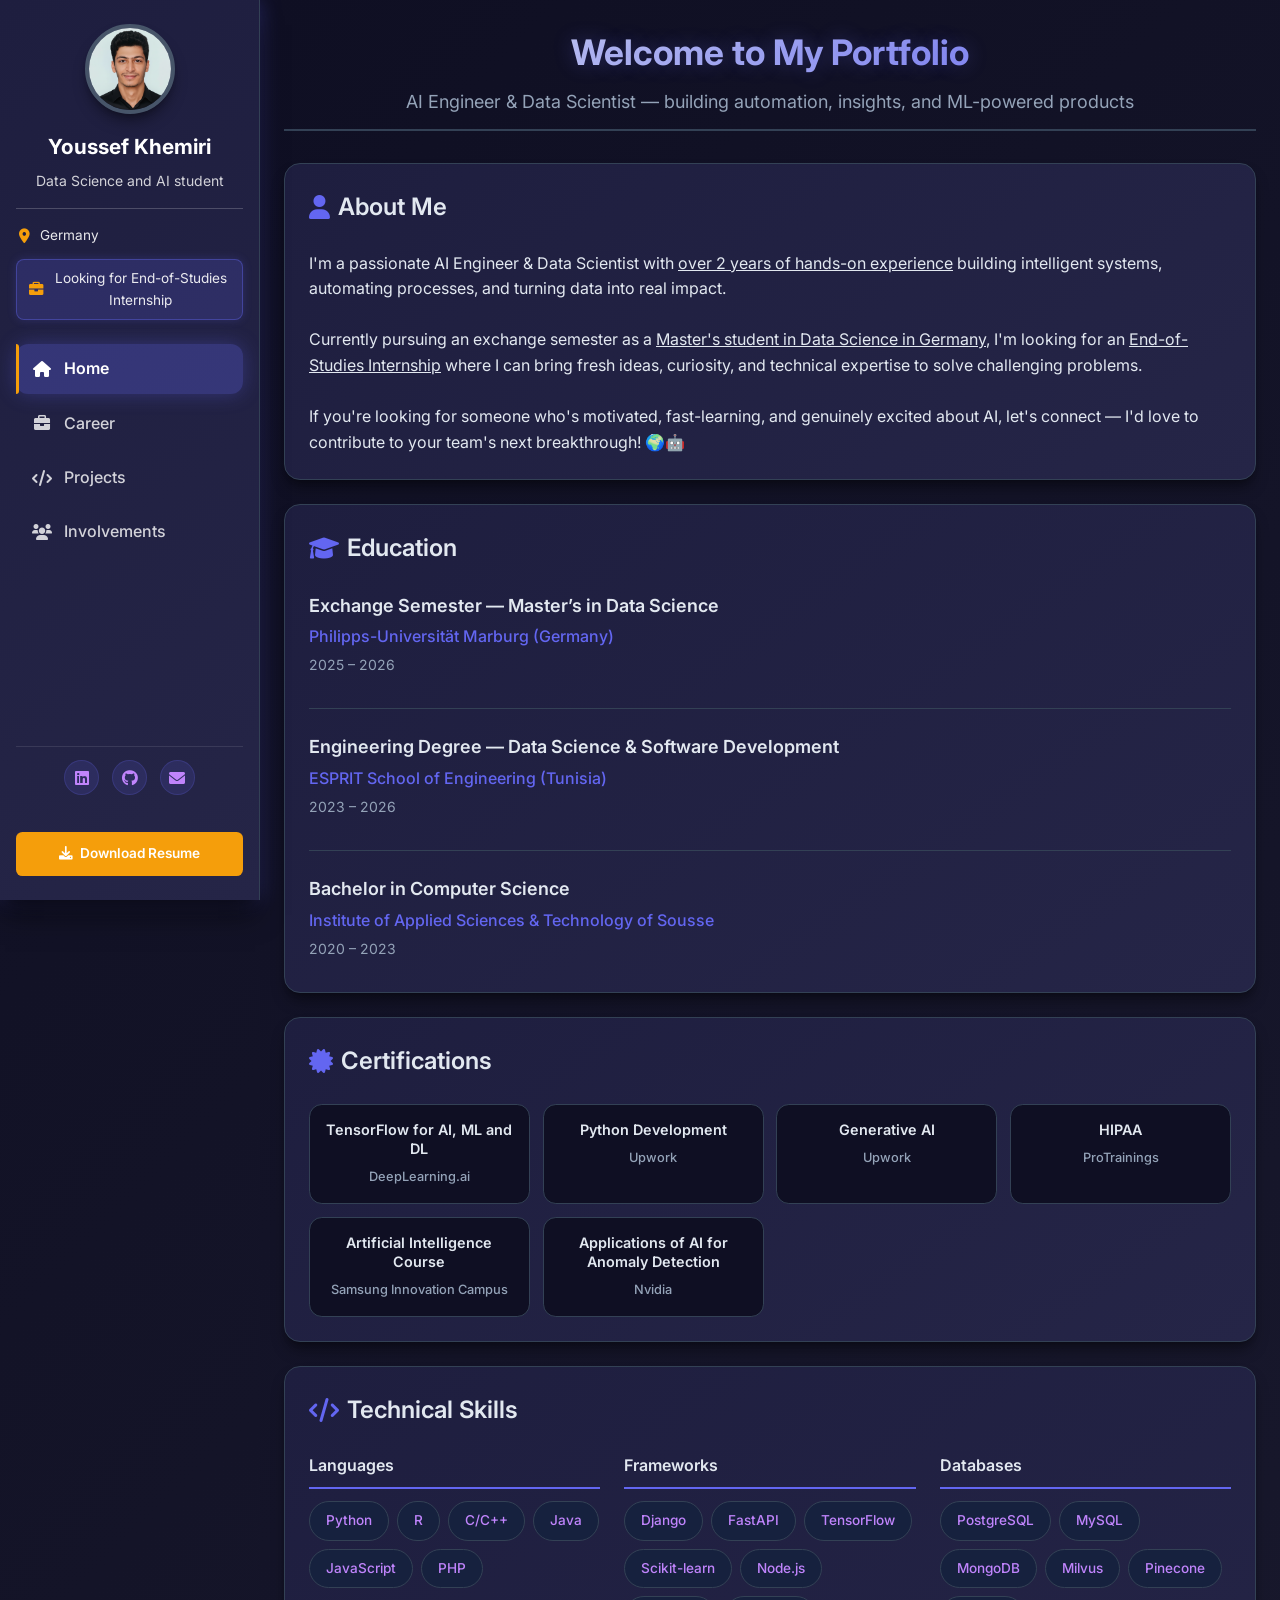
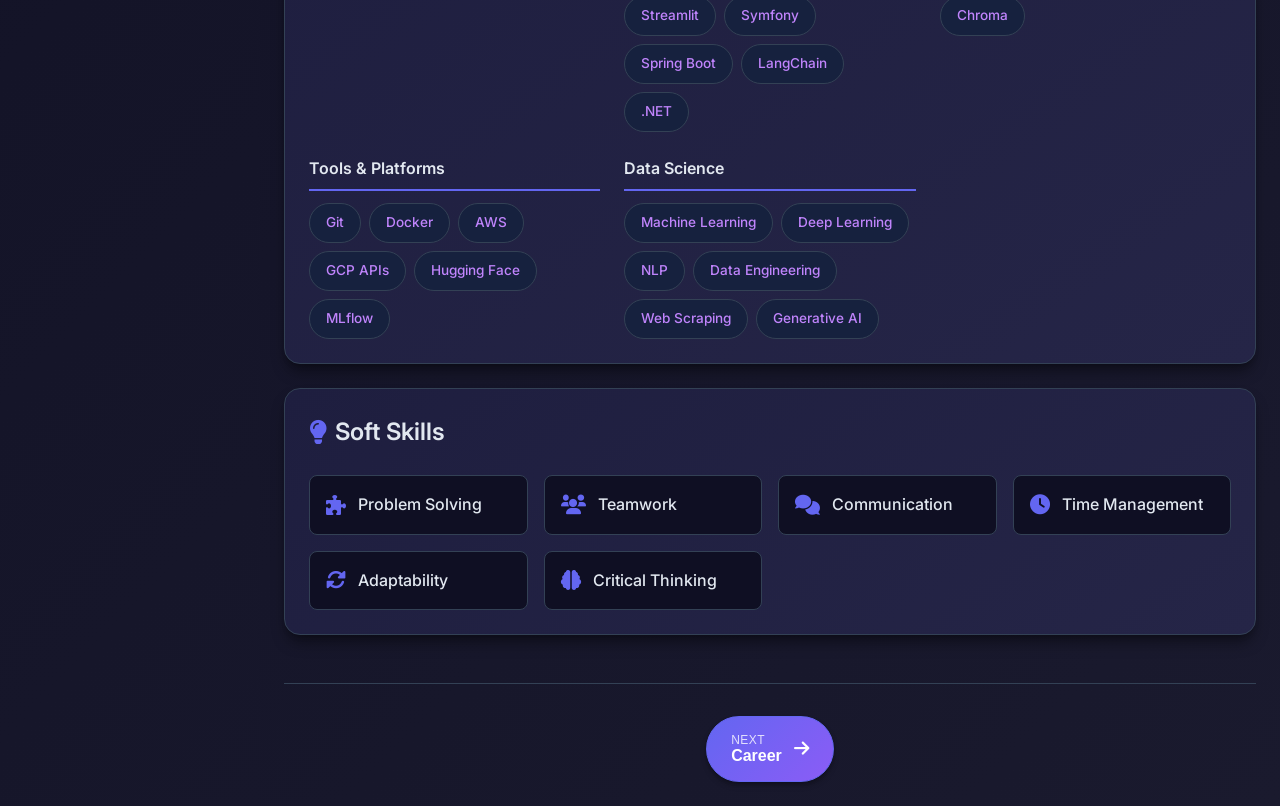
==== index.html @ d5d9f9f3 "expanding work description" ====
<!DOCTYPE html>
<html lang="en">
<head>
    <meta charset="UTF-8" />
    <meta name="viewport" content="width=device-width, initial-scale=1.0"/>
    <title>Youssef Khemiri • Portfolio</title>
    <link rel="stylesheet" href="static/css/style.css"/>
    <link href="https://cdnjs.cloudflare.com/ajax/libs/font-awesome/6.0.0/css/all.min.css" rel="stylesheet"/>
    <link href="https://fonts.googleapis.com/css2?family=Inter:wght@300;400;500;600;700&display=swap" rel="stylesheet"/>
</head>
<body>
    <!-- Fixed Sidebar -->
    <aside class="sidebar">
        <div class="profile-section">
            <div class="profile-image">
                <img src="static/assets/images/profile.jpg" alt="Youssef Khemiri Profile Picture"/>
            </div>
            <h1 class="name">Youssef Khemiri</h1>
            <div class="roles">
                <span class="role">Data Science and AI student</span>
                <!-- <span class="role">Data Science Student</span> -->
                <!-- <span class="role">Python Developer</span> -->
            </div>
            <div class="location-info">
                <div class="location">
                    <i class="fas fa-map-marker-alt"></i>
                    <span>Germany</span>
                </div>
                <div class="availability">
                    <i class="fas fa-briefcase"></i>
                    <span>Looking for End-of-Studies Internship</span>
                </div>
            </div>
        </div>

        <nav class="navigation">
            <ul>
                <li><a href="#" class="nav-link active" data-page="home"><i class="fas fa-home"></i> Home</a></li>
                <li><a href="#" class="nav-link" data-page="career"><i class="fas fa-briefcase"></i> Career</a></li>
                <li><a href="#" class="nav-link" data-page="projects"><i class="fas fa-code"></i> Projects</a></li>
                <li><a href="#" class="nav-link" data-page="involvements"><i class="fas fa-users"></i> Involvements</a></li>
                <!-- <li><a href="#" class="nav-link" data-page="chatbot"><i class="fas fa-robot"></i> Chatbot</a></li> -->
            </ul>
        </nav>

        <div class="social-links">
            <a href="https://linkedin.com/in/youssef-khemiri" target="_blank" aria-label="LinkedIn"><i class="fab fa-linkedin"></i></a>
            <a href="https://github.com/youssefkhemiri" target="_blank" aria-label="GitHub"><i class="fab fa-github"></i></a>
            <!-- Remove Twitter if unused -->
            <!-- <a href="https://twitter.com/youssef_khemiri" target="_blank"><i class="fab fa-twitter"></i></a> -->
            <a href="mailto:khemiri.youssef@esprit.tn"><i class="fas fa-envelope"></i></a>
        </div>

        <!-- Download CV Button - Commented Out -->
        
        <a href="static/assets/Youssef_Khemiri_CV_ENG (1).pdf" class="resume-btn" download>
            <i class="fas fa-download"></i>
            Download Resume
        </a>
       
    </aside>

    <!-- Main Content Area -->
    <main class="main-content">
        <!-- Home Page -->
        <section id="home" class="page active">
            <div class="page-header">
                <h2>Welcome to My Portfolio</h2>
                <p class="subtitle">AI Engineer & Data Scientist — building automation, insights, and ML-powered products</p>
            </div>

            <!-- Internship Availability Banner -->
            <!-- <div class="internship-banner">
                <div class="banner-content">
                    <div class="banner-icon">
                        <i class="fas fa-graduation-cap"></i>
                    </div>
                    <div class="banner-text">
                        <h3>Available for End-of-Studies Internship</h3>
                        <p>Seeking opportunities in AI, Data Science, or Machine Learning • Ready to contribute to innovative projects</p>
                    </div>
                    <div class="banner-action">
                        <a href="mailto:khemiri.youssef@esprit.tn" class="contact-btn">
                            <i class="fas fa-envelope"></i>
                            Get in Touch
                        </a>
                    </div>
                </div>
            </div> -->

            <div class="content-grid">
                <div class="about-section">
                    <h3><i class="fas fa-user"></i> About Me</h3>
                    <p>
                        I'm a passionate AI Engineer & Data Scientist with <u>over 2 years of hands-on experience</u> building intelligent systems, automating processes, and turning data into real impact.<br><br>

                        Currently pursuing an exchange semester as a <u>Master's student in Data Science in Germany</u>, I'm looking for an <u>End-of-Studies Internship</u> where I can bring fresh ideas, curiosity, and technical expertise to solve challenging problems.<br><br>
                        If you're looking for someone who's motivated, fast-learning, and genuinely excited about AI, let's connect — I'd love to contribute to your team's next breakthrough! 🌍🤖</p>


                        <!-- and process automation. Currently resident in Germany for an exchange semester in Data Science, Looking for End-of-Studies Internship.
                        if you're looking for a motivated intern, a problem solver, an innovative mind, and a quick learner, feel free to reach out! --> 
                        <!-- Problem solver, quick learner, and passionate about leveraging AI to solve real-world problems. -->
                        <!-- I’ve built LLM-enabled apps, ML models, and pipelines on AWS; taught Python;
                        and shipped projects for clients as a Top-Rated Upwork freelancer. I love turning messy, real-world data into
                        reliable systems that ship value. -->
                    </p>
                </div>

                <div class="education-section">
                    <h3><i class="fas fa-graduation-cap"></i> Education</h3>

                    <div class="education-item">
                        <h4>Exchange Semester — Master’s in Data Science</h4>
                        <p class="institution">Philipps-Universität Marburg (Germany)</p>
                        <p class="year">2025 – 2026</p>
                    </div>

                    <div class="education-item">
                        <h4>Engineering Degree — Data Science & Software Development</h4>
                        <p class="institution">ESPRIT School of Engineering (Tunisia)</p>
                        <p class="year">2023 – 2026</p>
                    </div>

                    <div class="education-item">
                        <h4>Bachelor in Computer Science</h4>
                        <p class="institution">Institute of Applied Sciences & Technology of Sousse</p>
                        <p class="year">2020 – 2023</p>
                    </div>
                </div>

                <div class="certifications-section">
                    <h3><i class="fas fa-certificate"></i> Certifications</h3>
                    <div class="certifications-grid">
                        <div class="cert-box">
                            <div class="cert-title">TensorFlow for AI, ML and DL</div>
                            <div class="cert-provider">DeepLearning.ai</div>
                        </div>
                        <div class="cert-box">
                            <div class="cert-title">Python Development</div>
                            <div class="cert-provider">Upwork</div>
                        </div>
                        <div class="cert-box">
                            <div class="cert-title">Generative AI</div>
                            <div class="cert-provider">Upwork</div>
                        </div>
                        <div class="cert-box">
                            <div class="cert-title">HIPAA</div>
                            <div class="cert-provider">ProTrainings</div>
                        </div>
                        <div class="cert-box">
                            <div class="cert-title">Artificial Intelligence Course</div>
                            <div class="cert-provider">Samsung Innovation Campus</div>
                        </div>
                        <div class="cert-box">
                            <div class="cert-title">Applications of AI for Anomaly Detection</div>
                            <div class="cert-provider">Nvidia</div>
                        </div>
                    </div>
                </div>

                <div class="skills-section">
                    <h3><i class="fas fa-code"></i> Technical Skills</h3>
                    <div class="skills-grid">
                        <div class="skill-category">
                            <h4>Languages</h4>
                            <div class="skill-tags">
                                <span class="skill-tag">Python</span>
                                <span class="skill-tag">R</span>
                                <span class="skill-tag">C/C++</span>
                                <span class="skill-tag">Java</span>
                                <span class="skill-tag">JavaScript</span>
                                <span class="skill-tag">PHP</span>
                            </div>
                        </div>

                        <div class="skill-category">
                            <h4>Frameworks</h4>
                            <div class="skill-tags">
                                <span class="skill-tag">Django</span>
                                <span class="skill-tag">FastAPI</span>
                                <span class="skill-tag">TensorFlow</span>
                                <span class="skill-tag">Scikit-learn</span>
                                <span class="skill-tag">Node.js</span>
                                <span class="skill-tag">Streamlit</span>
                                <span class="skill-tag">Symfony</span>
                                <span class="skill-tag">Spring Boot</span>
                                <span class="skill-tag">LangChain</span>
                                <span class="skill-tag">.NET</span>
                            </div>
                        </div>

                        <div class="skill-category">
                            <h4>Databases</h4>
                            <div class="skill-tags">
                                <span class="skill-tag">PostgreSQL</span>
                                <span class="skill-tag">MySQL</span>
                                <span class="skill-tag">MongoDB</span>
                                <span class="skill-tag">Milvus</span>
                                <span class="skill-tag">Pinecone</span>
                                <span class="skill-tag">Chroma</span>
                            </div>
                        </div>

                        <div class="skill-category">
                            <h4>Tools & Platforms</h4>
                            <div class="skill-tags">
                                <span class="skill-tag">Git</span>
                                <span class="skill-tag">Docker</span>
                                <span class="skill-tag">AWS</span>
                                <span class="skill-tag">GCP APIs</span>
                                <span class="skill-tag">Hugging Face</span>
                                <span class="skill-tag">MLflow</span>
                            </div>
                        </div>

                        <div class="skill-category">
                            <h4>Data Science</h4>
                            <div class="skill-tags">
                                <span class="skill-tag">Machine Learning</span>
                                <span class="skill-tag">Deep Learning</span>
                                <span class="skill-tag">NLP</span>
                                <span class="skill-tag">Data Engineering</span>
                                <span class="skill-tag">Web Scraping</span>
                                <span class="skill-tag">Generative AI</span>
                            </div>
                        </div>
                    </div>
                </div>

                <div class="soft-skills-section">
                    <h3><i class="fas fa-lightbulb"></i> Soft Skills</h3>
                    <div class="soft-skills-grid">
                        <div class="soft-skill"><i class="fas fa-puzzle-piece"></i><span>Problem Solving</span></div>
                        <div class="soft-skill"><i class="fas fa-users"></i><span>Teamwork</span></div>
                        <div class="soft-skill"><i class="fas fa-comments"></i><span>Communication</span></div>
                        <div class="soft-skill"><i class="fas fa-clock"></i><span>Time Management</span></div>
                        <div class="soft-skill"><i class="fas fa-sync-alt"></i><span>Adaptability</span></div>
                        <div class="soft-skill"><i class="fas fa-brain"></i><span>Critical Thinking</span></div>
                    </div>
                </div>
            </div>

            <!-- Page Navigation -->
            <div class="page-navigation">
                <button class="nav-arrow-btn next-btn" data-target="career">
                    <div class="nav-text">
                        <span class="nav-label">Next</span>
                        <span class="nav-title">Career</span>
                    </div>
                    <i class="fas fa-arrow-right arrow-icon"></i>
                </button>
            </div>
        </section>

        <!-- Career Page -->
        <section id="career" class="page">
            <div class="page-header">
                <h2>My Career Journey</h2>
                <p class="subtitle">Professional experience and growth</p>
            </div>

            <div class="timeline">
                <div class="timeline-item" id="ai-engineer-role">
                    <div class="timeline-date-container">
                        <div class="timeline-date">Mar 2023 – Present</div>
                        <span class="duration-badge ongoing" id="ai-engineer-duration">2 years and ongoing</span>
                    </div>
                    <div class="timeline-content">
                        <h3>AI Engineer</h3>
                        <h4>42Robots AI (USA — Remote)</h4>
                        <ul>
                            <li>Built and optimized AI agents, leveraging LLMs and vector databases for information extraction.</li>
                            <li>Automated the extraction and manipulation of large-scale data using web scraping and LLM integration.</li>
                            <li>Built AI-powered automation systems to improve decision-making and operational efficiency.</li>
                            <li>Built and monitored APIs on AWS EC2 with data storage on AWS RDS.</li>
                            <li>Collaborated with cross-functional teams to meet client needs and deliver robust solutions.</li>
                            <li>Provided on-call support for production systems and conducted GitHub PR reviews.</li>
                        </ul>
                    </div>
                </div>

                <div class="timeline-item">
                    <div class="timeline-date-container">
                        <div class="timeline-date">Jul 2025 – Aug 2025</div>
                        <span class="duration-badge">2 months</span>
                    </div>
                    <div class="timeline-content">
                        <h3>Machine Learning Intern</h3>
                        <h4>ESPRIT</h4>
                        <ul>
                            <li>Built a real-estate price prediction system using ML, LLMs, and MLOps best practices.</li>
                            <li>Scraped Tunisian real-estate sites and enriched data via LLM description analysis.</li>
                        </ul>
                    </div>
                </div>

                <div class="timeline-item">
                    <div class="timeline-date-container">
                        <div class="timeline-date">Project-Based</div>
                        <span class="duration-badge project-based">800+ hours</span>
                    </div>
                    <div class="timeline-content">
                        <h3>Top-Rated Freelancer</h3>
                        <h4>Upwork</h4>
                        <ul>
                            <li>Delivered 14+ projects (800+ hours) in Python, ML, and AI with 100% job success.</li>
                        </ul>
                        <div class="timeline-links">
                            <a href="https://www.upwork.com/freelancers/~018f97406bf59f38e7" class="timeline-btn" target="_blank">
                                <i class="fas fa-external-link-alt"></i>
                                View Upwork Profile
                            </a>
                        </div>
                    </div>
                </div>

                <div class="timeline-item">
                    <div class="timeline-date-container">
                        <div class="timeline-date">Jun 2024 – Jul 2024</div>
                        <span class="duration-badge">2 months</span>
                    </div>
                    <div class="timeline-content">
                        <h3>AI Engineering Intern</h3>
                        <h4>Arrow International</h4>
                        <ul>
                            <li>Designed and developed a Smart YouTube Agent using OpenAI GPT models to provide real-time summaries, extract key points, and answer questions about YouTube video content.</li>
                            <li>Utilized NLP techniques to analyze user questions, enabling accurate and context-aware answers.</li>
                        </ul>
                    </div>
                </div>

                <div class="timeline-item">
                    <div class="timeline-date-container">
                        <div class="timeline-date">May 2023 – Jun 2023</div>
                        <span class="duration-badge">2 months</span>
                    </div>
                    <div class="timeline-content">
                        <h3>Python Instructor</h3>
                        <h4>GoMyCode Tunisia</h4>
                        <ul>
                            <li>Taught Python via workshops; received excellent student feedback.</li>
                        </ul>
                    </div>
                </div>

                <div class="timeline-item">
                    <div class="timeline-date-container">
                        <div class="timeline-date">Feb 2023 – Jul 2023</div>
                        <span class="duration-badge">6 months</span>
                    </div>
                    <div class="timeline-content">
                        <h3>Data Science Intern</h3>
                        <h4>For Right Solutions (FRS)</h4>
                        <ul>
                            <li>Developed a platform using Python, Streamlit, and TensorFlow to streamline the process of building image classification models, providing an end-to-end solution.</li>
                            <li>The platform enables users to seamlessly upload their data, perform pre-processing with various available options, build a custom neural network or utilize transfer learning, comprehensively test the model through an array of graphs and detailed performance metrics, and download the model.</li>
                            <li>The DL platform significantly improves work efficiency and decreases the working time for data scientists.</li>
                        </ul>
                    </div>
                </div>

                <div class="timeline-item">
                    <div class="timeline-date-container">
                        <div class="timeline-date">Jun 2022</div>
                        <span class="duration-badge">1 month</span>
                    </div>
                    <div class="timeline-content">
                        <h3>Backend Development Intern</h3>
                        <h4>Booster BC</h4>
                        <ul>
                            <li>Developed REST APIs with Node.js/Express & MongoDB; implemented JWT auth.</li>
                        </ul>
                    </div>
                </div>
            </div>

            <!-- Page Navigation -->
            <div class="page-navigation">
                <button class="nav-arrow-btn prev-btn" data-target="home">
                    <i class="fas fa-arrow-left arrow-icon"></i>
                    <div class="nav-text">
                        <span class="nav-label">Previous</span>
                        <span class="nav-title">Home</span>
                    </div>
                </button>
                <button class="nav-arrow-btn next-btn" data-target="projects">
                    <div class="nav-text">
                        <span class="nav-label">Next</span>
                        <span class="nav-title">Projects</span>
                    </div>
                    <i class="fas fa-arrow-right arrow-icon"></i>
                </button>
            </div>
        </section>

        <!-- Projects Page -->
        <section id="projects" class="page">
            <div class="page-header">
                <h2>My Projects</h2>
                <p class="subtitle">These are my personal/academic projects aside from my professional work.</p>
            </div>

            <div class="projects-grid">
                <div class="project-card" data-project="emailagent">
                    <div class="project-image">
                        <img src="static/assets/images/filler_img.jpg" alt="AI Email Multi-Agent System" loading="lazy">
                        <div class="project-overlay">
                            <button class="view-details-btn">
                                <i class="fas fa-eye"></i>
                                View Details
                            </button>
                        </div>
                    </div>
                    <div class="project-content">
                        <div class="project-header">
                            <h3>AI Email Multi-Agent System</h3>
                            <div class="project-status">
                                <span class="status-badge completed">Completed</span>
                            </div>
                        </div>
                        <p class="project-summary">Intelligent multi-agent system that communicates via email, integrating Google Workspace APIs to handle tasks like web research, document processing, calendar management, and spreadsheet operations - all through natural email conversations.</p>
                        <div class="project-details">
                            <div class="project-stats">
                                <div class="stat">
                                    <i class="fas fa-calendar"></i>
                                    <span>2024</span>
                                </div>
                                <div class="stat">
                                    <i class="fas fa-user"></i>
                                    <span>Solo Project</span>
                                </div>
                                <div class="stat">
                                    <i class="fas fa-clock"></i>
                                    <span>6 weeks</span>
                                </div>
                            </div>
                        </div>
                        <div class="project-tech">
                            <span class="tech-tag">Python</span>
                            <span class="tech-tag">LLMs</span>
                            <span class="tech-tag">Multi-Agent Systems</span>
                            <span class="tech-tag">Google Cloud Platform</span>
                            <span class="tech-tag">RAG</span>
                            <span class="tech-tag">Gmail API</span>
                            <span class="tech-tag">Google Docs API</span>
                            <span class="tech-tag">Google Calendar API</span>
                        </div>
                        <div class="project-links">
                            <button class="btn-primary view-details-btn" data-project="emailagent">
                                <i class="fas fa-info-circle"></i> View Details
                            </button>
                        </div>
                    </div>
                </div>

                <div class="project-card" data-project="pulmonary">
                    <div class="project-image">
                        <img src="static/assets/images/filler_img.jpg" alt="Pulmonary Nodule Detection" loading="lazy">
                        <div class="project-overlay">
                            <button class="view-details-btn">
                                <i class="fas fa-eye"></i>
                                View Details
                            </button>
                        </div>
                    </div>
                    <div class="project-content">
                        <div class="project-header">
                            <h3>Automatic Detection of Pulmonary Nodules</h3>
                            <div class="project-status">
                                <span class="status-badge completed">Completed</span>
                                <!-- <span class="award-badge">🏆 Best Project</span> -->
                            </div>
                        </div>
                        <p class="project-summary">Applied Deep Learning for detection, classification, and analysis of pulmonary nodules in medical imaging. Awarded Best Project among Data Science classes.</p>
                        <div class="project-details">
                            <div class="project-stats">
                                <div class="stat">
                                    <i class="fas fa-calendar"></i>
                                    <span>2024</span>
                                </div>
                                <div class="stat">
                                    <i class="fas fa-users"></i>
                                    <span>Team of 6</span>
                                </div>
                                <div class="stat">
                                    <i class="fas fa-clock"></i>
                                    <span>4 months</span>
                                </div>
                            </div>
                        </div>
                        <div class="project-tech">
                            <span class="tech-tag">Python</span>
                            <span class="tech-tag">TensorFlow</span>
                            <span class="tech-tag">CNN</span>
                            <span class="tech-tag">Medical Imaging</span>
                            <span class="tech-tag">OpenCV</span>
                        </div>
                        <div class="project-links">
                            <button class="btn-primary view-details-btn" data-project="pulmonary">
                                <i class="fas fa-info-circle"></i> View Details
                            </button>
                                                        <a href="https://github.com/youssefkhemiri/PulmoScan4DS6" class="btn-secondary" target="_blank">
                                <i class="fab fa-github"></i> GitHub
                            </a>
                            <!-- <a href="#" class="btn-secondary" target="_blank"><i class="fab fa-github"></i> GitHub</a> -->
                        </div>
                    </div>
                </div>

                <div class="project-card" data-project="mars">
                    <div class="project-image">
                        <img src="static/assets/images/filler_img.jpg" alt="Mars Crater Segmentation" loading="lazy">
                        <div class="project-overlay">
                            <button class="view-details-btn">
                                <i class="fas fa-eye"></i>
                                View Details
                            </button>
                        </div>
                    </div>
                    <div class="project-content">
                        <div class="project-header">
                            <h3>Mars Crater Detection with U-Net</h3>
                            <div class="project-status">
                                <span class="status-badge completed">Completed</span>
                            </div>
                        </div>
                        <p class="project-summary">Reproduced research paper with improved data pipelines and trained U-Net architecture on large 7680×7680 satellite images for crater detection.</p>
                        <div class="project-details">
                            <div class="project-stats">
                                <div class="stat">
                                    <i class="fas fa-calendar"></i>
                                    <span>2022</span>
                                </div>
                                <div class="stat">
                                    <i class="fas fa-user"></i>
                                    <span>Team of 2</span>
                                </div>
                                <div class="stat">
                                    <i class="fas fa-clock"></i>
                                    <span>3 months</span>
                                </div>
                            </div>
                        </div>
                        <div class="project-tech">
                            <span class="tech-tag">Python</span>
                            <span class="tech-tag">U-Net</span>
                            <span class="tech-tag">Computer Vision</span>
                            <span class="tech-tag">PyTorch</span>
                            <span class="tech-tag">Satellite Imagery</span>
                        </div>
                        <div class="project-links">
                            <button class="btn-primary view-details-btn" data-project="mars">
                                <i class="fas fa-info-circle"></i> View Details
                            </button>
                            <a href="https://github.com/youssefkhemiri/Crater-Segmentation" class="btn-secondary" target="_blank">
                                <i class="fab fa-github"></i> GitHub
                            </a>
                        </div>
                    </div>
                </div>

                <div class="project-card" data-project="forecast">
                    <div class="project-image">
                        <img src="static/assets/images/filler_img.jpg" alt="Cab Booking Demand Forecasting" loading="lazy">
                        <div class="project-overlay">
                            <button class="view-details-btn">
                                <i class="fas fa-eye"></i>
                                View Details
                            </button>
                        </div>
                    </div>
                    <div class="project-content">
                        <div class="project-header">
                            <h3>Cab Booking Demand Forecasting</h3>
                            <div class="project-status">
                                <span class="status-badge completed">Completed</span>
                            </div>
                        </div>
                        <p class="project-summary">Built ML forecasting model achieving ~0.1 RMSE through feature engineering, correlation analysis, and GridSearchCV hyperparameter tuning.</p>
                        <div class="project-details">
                            <div class="project-stats">
                                <div class="stat">
                                    <i class="fas fa-calendar"></i>
                                    <span>2023</span>
                                </div>
                                <div class="stat">
                                    <i class="fas fa-users"></i>
                                    <span>Solo project</span>
                                </div>
                                <div class="stat">
                                    <i class="fas fa-clock"></i>
                                    <span>6 weeks</span>
                                </div>
                            </div>
                        </div>
                        <div class="project-tech">
                            <span class="tech-tag">Python</span>
                            <span class="tech-tag">Scikit-learn</span>
                            <span class="tech-tag">Forecasting</span>
                            <span class="tech-tag">Pandas</span>
                            <span class="tech-tag">Matplotlib</span>
                        </div>
                        <div class="project-links">
                            <button class="btn-primary view-details-btn" data-project="forecast">
                                <i class="fas fa-info-circle"></i> View Details
                            </button>
                            <!-- <a href="#" class="btn-secondary" target="_blank"><i class="fab fa-github"></i> GitHub</a> -->
                        </div>
                    </div>
                </div>

                <div class="project-card" data-project="realestate">
                    <div class="project-image">
                        <img src="static/assets/images/filler_img.jpg" alt="Real Estate Price Prediction" loading="lazy">
                        <div class="project-overlay">
                            <button class="view-details-btn">
                                <i class="fas fa-eye"></i>
                                View Details
                            </button>
                        </div>
                    </div>
                    <div class="project-content">
                        <div class="project-header">
                            <h3>Real-Estate Price Prediction (Tunisia)</h3>
                            <div class="project-status">
                                <span class="status-badge completed">Completed</span>
                            </div>
                        </div>
                        <p class="project-summary">End-to-end pipeline with multi-site scraping, LLM-aided description analysis, and MLOps-ready model for accurate property pricing in Tunisian market.</p>
                        <div class="project-details">
                            <div class="project-stats">
                                <div class="stat">
                                    <i class="fas fa-calendar"></i>
                                    <span>2025</span>
                                </div>
                                <div class="stat">
                                    <i class="fas fa-user"></i>
                                    <span>Solo Project</span>
                                </div>
                                <div class="stat">
                                    <i class="fas fa-clock"></i>
                                    <span>8 weeks</span>
                                </div>
                            </div>
                        </div>
                        <div class="project-tech">
                            <span class="tech-tag">Python</span>
                            <span class="tech-tag">LLMs</span>
                            <span class="tech-tag">MLOps</span>
                            <span class="tech-tag">AWS</span>
                            <span class="tech-tag">BeautifulSoup</span>
                            <span class="tech-tag">FastAPI</span>
                        </div>
                        <div class="project-links">
                            <button class="btn-primary view-details-btn" data-project="realestate">
                                <i class="fas fa-info-circle"></i> View Details
                            </button>
                            <a href="https://github.com/youssefkhemiri/House_price_prediction" class="btn-secondary" target="_blank">
                                <i class="fab fa-github"></i> GitHub
                            </a>
                        </div>
                    </div>
                </div>

                <div class="project-card" data-project="studentmonitoring">
                    <div class="project-image">
                        <img src="static/assets/images/filler_img.jpg" alt="Student Monitoring Platform" loading="lazy">
                        <div class="project-overlay">
                            <button class="view-details-btn">
                                <i class="fas fa-eye"></i>
                                View Details
                            </button>
                        </div>
                    </div>
                    <div class="project-content">
                        <div class="project-header">
                            <h3>Student Monitoring Platform</h3>
                            <div class="project-status">
                                <span class="status-badge completed">Completed</span>
                                <!-- <span class="award-badge">📱 Samsung Certified</span> -->
                            </div>
                        </div>
                        <p class="project-summary">AI-powered platform to help teachers monitor student engagement during online learning through computer vision and LLM-based analytics. Built as part of Samsung Innovation Campus certification.</p>
                        <div class="project-details">
                            <div class="project-stats">
                                <div class="stat">
                                    <i class="fas fa-calendar"></i>
                                    <span>2025</span>
                                </div>
                                <div class="stat">
                                    <i class="fas fa-users"></i>
                                    <span>Team of 3</span>
                                </div>
                                <div class="stat">
                                    <i class="fas fa-clock"></i>
                                    <span>2 weeks</span>
                                </div>
                            </div>
                        </div>
                        <div class="project-tech">
                            <span class="tech-tag">Python</span>
                            <span class="tech-tag">CNN</span>
                            <span class="tech-tag">Transfer Learning</span>
                            <span class="tech-tag">LLMs</span>
                            <span class="tech-tag">Computer Vision</span>
                            <span class="tech-tag">Data Augmentation</span>
                        </div>
                        <div class="project-links">
                            <button class="btn-primary view-details-btn" data-project="studentmonitoring">
                                <i class="fas fa-info-circle"></i> View Details
                            </button>
                            <a href="https://github.com/youssefkhemiri/Enigma_Student_Monitoring" class="btn-secondary" target="_blank">
                                <i class="fab fa-github"></i> GitHub
                            </a>
                        </div>
                    </div>
                </div>

                <div class="project-card" data-project="clinicaldoc">
                    <div class="project-image">
                        <img src="static/assets/images/filler_img.jpg" alt="Clinical Document Classification" loading="lazy">
                        <div class="project-overlay">
                            <button class="view-details-btn">
                                <i class="fas fa-eye"></i>
                                View Details
                            </button>
                        </div>
                    </div>
                    <div class="project-content">
                        <div class="project-header">
                            <h3>LLM-Based Clinical Document Classification</h3>
                            <div class="project-status">
                                <span class="status-badge archived">POC - Archived</span>
                            </div>
                        </div>
                        <p class="project-summary">Proof of Concept for automated document relevance classification in Clinical Evaluation Reports (CER) using LLMs and rule-based systems for regulatory compliance.</p>
                        <div class="project-details">
                            <div class="project-stats">
                                <div class="stat">
                                    <i class="fas fa-calendar"></i>
                                    <span>2025</span>
                                </div>
                                <div class="stat">
                                    <i class="fas fa-user"></i>
                                    <span>Solo Project</span>
                                </div>
                                <div class="stat">
                                    <i class="fas fa-flask"></i>
                                    <span>POC</span>
                                </div>
                            </div>
                        </div>
                        <div class="project-tech">
                            <span class="tech-tag">LLMs</span>
                            <span class="tech-tag">NLP</span>
                            <span class="tech-tag">Document Processing</span>
                            <span class="tech-tag">Web Scraping</span>
                            <span class="tech-tag">Regulatory AI</span>
                            <span class="tech-tag">Python</span>
                        </div>
                        <div class="project-links">
                            <button class="btn-primary view-details-btn" data-project="clinicaldoc">
                                <i class="fas fa-info-circle"></i> View Details
                            </button>
                        </div>
                    </div>
                </div>

                <div class="project-card" data-project="chesscv">
                    <div class="project-image">
                        <img src="static/assets/images/filler_img.jpg" alt="Chess Computer Vision" loading="lazy">
                        <div class="project-overlay">
                            <button class="view-details-btn">
                                <i class="fas fa-eye"></i>
                                View Details
                            </button>
                        </div>
                    </div>
                    <div class="project-content">
                        <div class="project-header">
                            <h3>Chessboard Piece Localization & Recognition</h3>
                            <div class="project-status">
                                <span class="status-badge completed">Completed</span>
                            </div>
                        </div>
                        <p class="project-summary">Extended open-source computer vision project to build robust chess piece detection and classification system using deep learning and advanced image processing techniques.</p>
                        <div class="project-details">
                            <div class="project-stats">
                                <div class="stat">
                                    <i class="fas fa-calendar"></i>
                                    <span>2024</span>
                                </div>
                                <div class="stat">
                                    <i class="fas fa-user"></i>
                                    <span>Solo Project</span>
                                </div>
                                <div class="stat">
                                    <i class="fas fa-clock"></i>
                                    <span>3 weeks</span>
                                </div>
                            </div>
                        </div>
                        <div class="project-tech">
                            <span class="tech-tag">Computer Vision</span>
                            <span class="tech-tag">TensorFlow</span>
                            <span class="tech-tag">Deep Learning</span>
                            <span class="tech-tag">Python</span>
                            <span class="tech-tag">OpenCV</span>
                            <span class="tech-tag">CNN</span>
                        </div>
                        <div class="project-links">
                            <button class="btn-primary view-details-btn" data-project="chesscv">
                                <i class="fas fa-info-circle"></i> View Details
                            </button>
                            <a href="https://github.com/youssefkhemiri/chess-cv-remake" class="btn-secondary" target="_blank">
                                <i class="fab fa-github"></i> GitHub
                            </a>
                        </div>
                    </div>
                </div>

                <div class="project-card" data-project="chatyoutube">
                    <div class="project-image">
                        <img src="static/assets/images/filler_img.jpg" alt="Chat with YouTube" loading="lazy">
                        <div class="project-overlay">
                            <button class="view-details-btn">
                                <i class="fas fa-eye"></i>
                                View Details
                            </button>
                        </div>
                    </div>
                    <div class="project-content">
                        <div class="project-header">
                            <h3>Chat with YouTube</h3>
                            <div class="project-status">
                                <span class="status-badge completed">Completed</span>
                            </div>
                        </div>
                        <p class="project-summary">Interactive AI system that enables conversational analysis of YouTube videos through transcript processing, intelligent summarization, and Q&A capabilities using advanced LLM techniques.</p>
                        <div class="project-details">
                            <div class="project-stats">
                                <div class="stat">
                                    <i class="fas fa-calendar"></i>
                                    <span>2024</span>
                                </div>
                                <div class="stat">
                                    <i class="fas fa-user"></i>
                                    <span>Solo Project</span>
                                </div>
                                <div class="stat">
                                    <i class="fas fa-clock"></i>
                                    <span>3 weeks</span>
                                </div>
                            </div>
                        </div>
                        <div class="project-tech">
                            <span class="tech-tag">LLMs</span>
                            <span class="tech-tag">YouTube API</span>
                            <span class="tech-tag">GCP</span>
                            <span class="tech-tag">NLP</span>
                            <span class="tech-tag">Vector Search</span>
                            <span class="tech-tag">Python</span>
                        </div>
                        <div class="project-links">
                            <button class="btn-primary view-details-btn" data-project="chatyoutube">
                                <i class="fas fa-info-circle"></i> View Details
                            </button>
                            <a href="https://github.com/youssefkhemiri/chat_with_youtube" class="btn-secondary" target="_blank">
                                <i class="fab fa-github"></i> GitHub
                            </a>
                        </div>
                    </div>
                </div>

                <div class="project-card" data-project="aimeetsupport">
                    <div class="project-image">
                        <img src="static/assets/images/filler_img.jpg" alt="AI Meet Support" loading="lazy">
                        <div class="project-overlay">
                            <button class="view-details-btn">
                                <i class="fas fa-eye"></i>
                                View Details
                            </button>
                        </div>
                    </div>
                    <div class="project-content">
                        <div class="project-header">
                            <h3>AI-Meet-Support</h3>
                            <div class="project-status">
                                <span class="status-badge completed">Completed</span>
                                <!-- <span class="award-badge">🚀 First-to-Market</span> -->
                            </div>
                        </div>
                        <p class="project-summary">Pioneer AI meeting assistant built before Google Meet's native feature launch, automatically generating meeting notes and action items from transcriptions with direct Slack integration.</p>
                        <div class="project-details">
                            <div class="project-stats">
                                <div class="stat">
                                    <i class="fas fa-calendar"></i>
                                    <span>2023</span>
                                </div>
                                <div class="stat">
                                    <i class="fas fa-user"></i>
                                    <span>Solo Project</span>
                                </div>
                                <div class="stat">
                                    <i class="fas fa-clock"></i>
                                    <span>4 weeks</span>
                                </div>
                            </div>
                        </div>
                        <div class="project-tech">
                            <span class="tech-tag">GPT-3.5</span>
                            <span class="tech-tag">NLP</span>
                            <span class="tech-tag">Slack API</span>
                            <span class="tech-tag">Meeting Transcription</span>
                            <span class="tech-tag">Automation</span>
                            <span class="tech-tag">Python</span>
                        </div>
                        <div class="project-links">
                            <button class="btn-primary view-details-btn" data-project="aimeetsupport">
                                <i class="fas fa-info-circle"></i> View Details
                            </button>
                        </div>
                    </div>
                </div>

                <div class="project-card" data-project="flappybird">
                    <div class="project-image">
                        <img src="static/assets/images/filler_img.jpg" alt="Flappy Bird Game" loading="lazy">
                        <div class="project-overlay">
                            <button class="view-details-btn">
                                <i class="fas fa-eye"></i>
                                View Details
                            </button>
                        </div>
                    </div>
                    <div class="project-content">
                        <div class="project-header">
                            <h3>Flappy Bird Game</h3>
                            <div class="project-status">
                                <span class="status-badge completed">Completed</span>
                            </div>
                        </div>
                        <p class="project-summary">Classic Flappy Bird game recreation built with Python and Tkinter, demonstrating fundamental game development skills, GUI programming, and object-oriented design principles.</p>
                        <div class="project-details">
                            <div class="project-stats">
                                <div class="stat">
                                    <i class="fas fa-calendar"></i>
                                    <span>2023</span>
                                </div>
                                <div class="stat">
                                    <i class="fas fa-user"></i>
                                    <span>Solo Project</span>
                                </div>
                                <div class="stat">
                                    <i class="fas fa-clock"></i>
                                    <span>1 week</span>
                                </div>
                            </div>
                        </div>
                        <div class="project-tech">
                            <span class="tech-tag">Python</span>
                            <span class="tech-tag">Tkinter</span>
                            <span class="tech-tag">Game Development</span>
                            <span class="tech-tag">GUI Programming</span>
                            <span class="tech-tag">OOP</span>
                        </div>
                        <div class="project-links">
                            <button class="btn-primary view-details-btn" data-project="flappybird">
                                <i class="fas fa-info-circle"></i> View Details
                            </button>
                            <a href="https://github.com/youssefkhemiri/Flappy_bird" class="btn-secondary" target="_blank">
                                <i class="fab fa-github"></i> GitHub
                            </a>
                        </div>
                    </div>
                </div>
<!-- 
                <div class="project-card" data-project="weather">
                    <div class="project-image">
                        <img src="static/assets/images/filler_img.jpg" alt="Weather Dashboard Application" loading="lazy">
                        <div class="project-overlay">
                            <button class="view-details-btn">
                                <i class="fas fa-eye"></i>
                                View Details
                            </button>
                        </div>
                    </div>
                    <div class="project-content">
                        <div class="project-header">
                            <h3>Weather Dashboard Application</h3>
                            <div class="project-status">
                                <span class="status-badge completed">Completed</span>
                            </div>
                        </div>
                        <p class="project-summary">Interactive weather dashboard with real-time data, forecasts, and beautiful visualizations. Features responsive design and location-based weather tracking.</p>
                        <div class="project-details">
                            <div class="project-stats">
                                <div class="stat">
                                    <i class="fas fa-calendar"></i>
                                    <span>2023</span>
                                </div>
                                <div class="stat">
                                    <i class="fas fa-user"></i>
                                    <span>Solo Project</span>
                                </div>
                                <div class="stat">
                                    <i class="fas fa-clock"></i>
                                    <span>3 weeks</span>
                                </div>
                            </div>
                        </div>
                        <div class="project-tech">
                            <span class="tech-tag">JavaScript</span>
                            <span class="tech-tag">React</span>
                            <span class="tech-tag">Weather API</span>
                            <span class="tech-tag">Chart.js</span>
                            <span class="tech-tag">CSS3</span>
                        </div>
                        <div class="project-links">
                            <button class="btn-primary view-details-btn" data-project="weather">
                                <i class="fas fa-info-circle"></i> View Details
                            </button>
                            <a href="https://weather-dashboard-demo.netlify.app" class="btn-secondary" target="_blank">
                                <i class="fas fa-external-link-alt"></i> Live Demo
                            </a>
                        </div>
                    </div>
                </div> -->

            </div>

            <!-- Page Navigation -->
            <div class="page-navigation">
                <button class="nav-arrow-btn prev-btn" data-target="career">
                    <i class="fas fa-arrow-left arrow-icon"></i>
                    <div class="nav-text">
                        <span class="nav-label">Previous</span>
                        <span class="nav-title">Career</span>
                    </div>
                </button>
                <button class="nav-arrow-btn next-btn" data-target="involvements">
                    <div class="nav-text">
                        <span class="nav-label">Next</span>
                        <span class="nav-title">Involvements</span>
                    </div>
                    <i class="fas fa-arrow-right arrow-icon"></i>
                </button>
            </div>
        </section>

        <!-- Project Detail Modal -->
        <div id="projectModal" class="project-modal">
            <div class="modal-content">
                <div class="modal-header">
                    <h2 id="modalTitle">Project Title</h2>
                    <button class="modal-close">&times;</button>
                </div>
                <div class="modal-body">
                    <div class="modal-image-gallery">
                        <div class="main-image">
                            <img id="modalMainImage" src="" alt="">
                        </div>
                        <div class="image-thumbnails" id="modalThumbnails">
                            <!-- Thumbnails will be inserted here -->
                        </div>
                    </div>
                    <div class="modal-details">
                        <div class="modal-info">
                            <div class="project-overview">
                                <h3>Overview</h3>
                                <p id="modalOverview"></p>
                            </div>
                            <div class="project-features">
                                <h3>Key Features</h3>
                                <ul id="modalFeatures"></ul>
                            </div>
                            <div class="project-challenges">
                                <h3>Challenges & Solutions</h3>
                                <p id="modalChallenges"></p>
                            </div>
                            <div class="project-results">
                                <h3>Results & Impact</h3>
                                <p id="modalResults"></p>
                            </div>
                        </div>
                        <div class="modal-meta">
                            <div class="project-stats-detailed">
                                <h3>Project Details</h3>
                                <div class="stats-grid">
                                    <div class="stat-item">
                                        <span class="stat-label">Duration</span>
                                        <span class="stat-value" id="modalDuration"></span>
                                    </div>
                                    <div class="stat-item">
                                        <span class="stat-label">Team Size</span>
                                        <span class="stat-value" id="modalTeam"></span>
                                    </div>
                                    <div class="stat-item">
                                        <span class="stat-label">Year</span>
                                        <span class="stat-value" id="modalYear"></span>
                                    </div>
                                    <div class="stat-item">
                                        <span class="stat-label">Status</span>
                                        <span class="stat-value" id="modalStatus"></span>
                                    </div>
                                </div>
                            </div>
                            <div class="project-tech-detailed">
                                <h3>Technologies Used</h3>
                                <div id="modalTech" class="tech-tags-detailed"></div>
                            </div>
                            <div class="project-links-detailed">
                                <h3>Links</h3>
                                <div id="modalLinks" class="links-container"></div>
                            </div>
                        </div>
                    </div>
                </div>
            </div>
        </div></section>

        <!-- Involvements Page -->
        <section id="involvements" class="page">
            <div class="page-header">
                <h2>Involvements & Achievements</h2>
                <p class="subtitle">Community, leadership, and competitions</p>
            </div>

            <div class="involvements-grid">
                <div class="involvement-section">
                    <h3><i class="fas fa-chalkboard-teacher"></i> Mentoring & Teaching</h3>
                    <div class="involvement-items">
                        <div class="involvement-item">
                            <h4>Technical Mentor</h4>
                            <span class="period">lablab.ai — Jul 2023 – Oct 2023</span>
                            <p>Mentored participants in Python & AI.</p>
                        </div>
                        <div class="involvement-item">
                            <h4>Python Instructor</h4>
                            <span class="period">GoMyCode — May 2023 – Jun 2023</span>
                            <p>Structured Python workshops; excellent feedback.</p>
                        </div>
                                                <div class="involvement-item">
                            <h4>Instructor</h4>
                            <span class="period">IEEE CS SBC</span>
                            <p>Instructed and guided students in AI and python programming.</p>
                        </div>
                    </div>
                </div>

                <div class="involvement-section">
                    <h3><i class="fas fa-trophy"></i> Awards & Competitions</h3>
                    <div class="involvement-items">
                        <div class="involvement-item">
                            <h4>Best Project — PulmoScan</h4>
                            <span class="period">Data Science Category</span>
                            <p>Awarded among DS classes for medical imaging project.</p>
                        </div>
                        <div class="involvement-item">
                            <h4>Second Prize — IEEE TSYP CS Challenge</h4>
                            <span class="period">Dec 2023</span>
                            <p>National competition in AI — scientific research reproducibility.</p>
                        </div>
                        <div class="involvement-item">
                            <h4>First Prize — Pristini School of AI (MLM)</h4>
                            <span class="period">Mar 2023</span>
                            <p>Built an innovative AI app within tight timelines.</p>
                        </div>
                        <div class="involvement-item">
                            <h4>IEEEXtreme 15.0, 16.0, 17.0</h4>
                            <span class="period">Participant</span>
                            <p>Solved multiple algorithmic challenges under time pressure.</p>
                        </div>
                    </div>
                </div>

                <div class="involvement-section">
                    <h3><i class="fas fa-users"></i> Leadership & Community</h3>
                    <div class="involvement-items">
                        <div class="involvement-item">
                            <h4>Chairman — IEEE ISSATso Computer Society SBC</h4>
                            <span class="period">Jan 2022 – Jan 2023</span>
                            <p>Led teams; developed leadership, delegation, and project management skills.</p>
                        </div>
                        <div class="involvement-item">
                            <h4>Member — ARSII</h4>
                            <span class="period">Jan 2022 – Dec 2023</span>
                            <p>Active in conferences and competitions.</p>
                        </div>
                        <div class="involvement-item">
                            <h4>Member — IEEE</h4>
                            <span class="period">2021 – Present</span>
                            <p>Program Manager, Media Manager, Ambassador, and Charity Work participant; delivered trainings in Python & ML.</p>
                        </div>
                    </div>
                </div>

                <div class="involvement-section">
                    <h3><i class="fas fa-table-tennis-paddle-ball"></i> Interests</h3>
                    <div class="involvement-items">
                        <div class="involvement-item">
                            <h4>Ping-Pong</h4>
                            <p>If you open my backpack: laptop for code, and ping-pong gear to keep reflexes just as sharp.</p>
                        </div>
                    </div>
                </div>
            </div>

            <!-- Photo Gallery Section -->
            <div class="gallery-section">
                <h2><i class="fas fa-images"></i> Photo Gallery</h2>
                <p class="gallery-subtitle">Memories from events, competitions, and community activities</p>
                
                <div class="gallery-grid" id="galleryGrid">
                    <!-- AI Workshop Leadership -->
                    <div class="gallery-item" data-category="teaching">
                        <img src="static/assets/images/involvements/AI_workshop_led_by_me.jpg" alt="AI Workshop Led by Me" loading="lazy">
                        <div class="gallery-overlay">
                            <div class="gallery-info">
                                <h4>AI Workshop Leadership</h4>
                                <p>Leading an AI workshop and sharing knowledge with participants</p>
                            </div>
                        </div>
                    </div>

                    <!-- IEEEXtreme Ambassador -->
                    <div class="gallery-item" data-category="ieee">
                        <img src="static/assets/images/involvements/ambassador or ieeeXtreme15.jpg" alt="IEEEXtreme Ambassador" loading="lazy">
                        <div class="gallery-overlay">
                            <div class="gallery-info">
                                <h4>IEEEXtreme Ambassador</h4>
                                <p>Serving as ambassador for IEEEXtreme 15.0 programming competition</p>
                            </div>
                        </div>
                    </div>

                    <!-- Programming Competition -->
                    <div class="gallery-item" data-category="competitions">
                        <img src="static/assets/images/involvements/competition.jpg" alt="Programming Competition" loading="lazy">
                        <div class="gallery-overlay">
                            <div class="gallery-info">
                                <h4>AI Competition</h4>
                                <p>Participating in AI challenges</p>
                            </div>
                        </div>
                    </div>

                    <!-- Flutter Training Co-Host -->
                    <div class="gallery-item" data-category="teaching">
                        <img src="static/assets/images/involvements/flutter-training-co-host.jpg" alt="Flutter Training Co-Host" loading="lazy">
                        <div class="gallery-overlay">
                            <div class="gallery-info">
                                <h4>Flutter Training Co-Host</h4>
                                <p>Co-hosting Flutter development training sessions</p>
                            </div>
                        </div>
                    </div>

                    <!-- IEEE TSYP 10 -->
                    <div class="gallery-item" data-category="ieee">
                        <img src="static/assets/images/involvements/ieee_TSYP_10.jpg" alt="IEEE TSYP 10" loading="lazy">
                        <div class="gallery-overlay">
                            <div class="gallery-info">
                                <h4>IEEE TSYP 10</h4>
                                <p>IEEE Tunisia Section Young Professionals Congress 10</p>
                            </div>
                        </div>
                    </div>

                    <!-- International Competition -->
                    <div class="gallery-item" data-category="competitions">
                        <img src="static/assets/images/involvements/international competition.jpg" alt="International Competition" loading="lazy">
                        <div class="gallery-overlay">
                            <div class="gallery-info">
                                <h4>International Competition</h4>
                                <p>Participating in IndabaX for the 3rd time</p>
                            </div>
                        </div>
                    </div>

                    <!-- Multiple Events & Competitions -->
                    <div class="gallery-item" data-category="awards">
                        <img src="static/assets/images/involvements/joined multiple events and competitions - many badges +_+.jpg" alt="Multiple Events and Competitions" loading="lazy">
                        <div class="gallery-overlay">
                            <div class="gallery-info">
                                <h4>Multiple Achievements</h4>
                                <p>Collection of badges from various events and competitions</p>
                            </div>
                        </div>
                    </div>

                    <!-- Technical Lecture 1 -->
                    <div class="gallery-item" data-category="presentations">
                        <img src="static/assets/images/involvements/lecture 2.jpg" alt="Technical Lecture 2" loading="lazy">
                        <div class="gallery-overlay">
                            <div class="gallery-info">
                                <h4>Lecture</h4>
                                <p>Attending a lecture from InstaDeep employee</p>
                            </div>
                        </div>
                    </div>

                    <!-- Technical Lecture 2 -->
                    <div class="gallery-item" data-category="presentations">
                        <img src="static/assets/images/involvements/lecture.jpg" alt="Technical Lecture" loading="lazy">
                        <div class="gallery-overlay">
                            <div class="gallery-info">
                                <h4>Lecture</h4>
                                <p>Attending a lecture on AI</p>
                            </div>
                        </div>
                    </div>

                    <!-- MLM Competition -->
                    <div class="gallery-item" data-category="competitions">
                        <img src="static/assets/images/involvements/mlm_competition.jpg" alt="MLM Competition" loading="lazy">
                        <div class="gallery-overlay">
                            <div class="gallery-info">
                                <h4>Machine Learning Competition</h4>
                                <p>First prize winner at Pristini School of AI MLM competition</p>
                            </div>
                        </div>
                    </div>

                    <!-- Technical Mentor Goodies -->
                    <div class="gallery-item" data-category="teaching">
                        <img src="static/assets/images/involvements/technical_mentor_goodies.jpg" alt="Technical Mentor Goodies" loading="lazy">
                        <div class="gallery-overlay">
                            <div class="gallery-info">
                                <h4>Technical Mentoring</h4>
                                <p>Recognition and goodies from technical mentoring activities</p>
                            </div>
                        </div>
                    </div>

                    <!-- TSYP 9 -->
                    <div class="gallery-item" data-category="ieee">
                        <img src="static/assets/images/involvements/tsyp 9.jpg" alt="TSYP 9" loading="lazy">
                        <div class="gallery-overlay">
                            <div class="gallery-info">
                                <h4>IEEE TSYP 9</h4>
                                <p>IEEE Tunisia Section Young Professionals Congress 9</p>
                            </div>
                        </div>
                    </div>

                    <!-- TSYP 10 Competition with Judges -->
                    <div class="gallery-item" data-category="awards">
                        <img src="static/assets/images/involvements/tsyp_10_competition_with_judges.jpg" alt="TSYP 10 Competition with Judges" loading="lazy">
                        <div class="gallery-overlay">
                            <div class="gallery-info">
                                <h4>TSYP 10 Competition</h4>
                                <p>Second prize winner with competition judges at TSYP 10</p>
                            </div>
                        </div>
                    </div>

                    <!-- Workshop Group -->
                    <div class="gallery-item" data-category="team">
                        <img src="static/assets/images/involvements/workshop_group.jpg" alt="Workshop Group" loading="lazy">
                        <div class="gallery-overlay">
                            <div class="gallery-info">
                                <h4> Leading Workshop</h4>
                                <p>Working for IEEE CS members</p>
                            </div>
                        </div>
                    </div>
                        <!-- Workshop Session -->
                    <div class="gallery-item" data-category="teaching">
                        <img src="static/assets/images/involvements/little_break.jpg" alt="Little break" loading="lazy">
                        <div class="gallery-overlay">
                            <div class="gallery-info">
                                <h4>TSYP congress party</h4>
                                <p>Still debugging life, but my code runs fine.</p>
                            </div>
                        </div>
                    </div>

                    <!-- Workshop Session -->
                    <div class="gallery-item" data-category="teaching">
                        <img src="static/assets/images/involvements/workshop.jpg" alt="Workshop Session" loading="lazy">
                        <div class="gallery-overlay">
                            <div class="gallery-info">
                                <h4>Workshop Session</h4>
                                <p>Attending hands-on workshop sessions</p>
                            </div>
                        </div>
                    </div>
                </div>

                <!-- Gallery Filter Buttons -->
                <div class="gallery-filters">
                    <button class="filter-btn active" data-filter="all">
                        <i class="fas fa-th"></i> All Photos
                    </button>
                    <button class="filter-btn" data-filter="awards">
                        <i class="fas fa-trophy"></i> Awards
                    </button>
                    <button class="filter-btn" data-filter="ieee">
                        <i class="fas fa-users"></i> IEEE Events
                    </button>
                    <button class="filter-btn" data-filter="competitions">
                        <i class="fas fa-code"></i> Competitions
                    </button>
                    <button class="filter-btn" data-filter="teaching">
                        <i class="fas fa-chalkboard-teacher"></i> Teaching
                    </button>
                    <button class="filter-btn" data-filter="team">
                        <i class="fas fa-handshake"></i> Team Work
                    </button>
                    <button class="filter-btn" data-filter="presentations">
                        <i class="fas fa-presentation"></i> Presentations
                    </button>
                </div>
            </div>

            <!-- Page Navigation -->
            <div class="page-navigation">
                <button class="nav-arrow-btn prev-btn" data-target="projects">
                    <i class="fas fa-arrow-left arrow-icon"></i>
                    <div class="nav-text">
                        <span class="nav-label">Previous</span>
                        <span class="nav-title">Projects</span>
                    </div>
                </button>
                <button class="nav-arrow-btn next-btn" data-target="home">
                    <div class="nav-text">
                        <span class="nav-label">Back to</span>
                        <span class="nav-title">Home</span>
                    </div>
                    <i class="fas fa-home arrow-icon"></i>
                </button>
            </div>
        </section>

        <!-- Gallery Modal -->
        <div id="galleryModal" class="gallery-modal">
            <div class="gallery-modal-content">
                <span class="gallery-modal-close">&times;</span>
                <img id="galleryModalImage" src="" alt="">
                <div class="gallery-modal-caption">
                    <h3 id="galleryModalTitle"></h3>
                    <p id="galleryModalDescription"></p>
                </div>
                <div class="gallery-modal-nav">
                    <button id="galleryPrev" class="gallery-nav-btn">
                        <i class="fas fa-chevron-left"></i>
                    </button>
                    <button id="galleryNext" class="gallery-nav-btn">
                        <i class="fas fa-chevron-right"></i>
                    </button>
                </div>
            </div>
        </div>

        <!-- Chatbot Page -->
        <!-- <section id="chatbot" class="page">
            <div class="page-header">
                <h2>AI Chatbot Assistant</h2>
                <p class="subtitle">Ask me anything about my experience and skills</p>
            </div>

            <div class="chatbot-container">
                <div class="chat-window">
                    <div class="chat-header">
                        <div class="chat-status">
                            <div class="status-indicator online"></div>
                            <span>Youssef Khemiri AI Assistant</span>
                        </div>
                    </div>

                    <div class="chat-messages" id="chat-messages">
                        <div class="message bot-message">
                            <div class="message-avatar"><i class="fas fa-robot"></i></div>
                            <div class="message-content">
                                <p>Hello! I’m Youssef’s AI assistant. I can help you explore his experience, skills, and projects. Ask away!</p>
                                <span class="message-time">Just now</span>
                            </div>
                        </div>
                    </div>

                    <div class="quick-questions">
                        <h4>Quick Questions:</h4>
                        <div class="question-buttons">
                            <button type="button" class="question-btn" onclick="askQuestion('What technologies does Youssef specialize in?')">
                                <i class="fas fa-code"></i> Technologies
                            </button>
                            <button type="button" class="question-btn" onclick="askQuestion('Tell me about Youssef recent projects')">
                                <i class="fas fa-project-diagram"></i> Projects
                            </button>
                            <button type="button" class="question-btn" onclick="askQuestion('What is Youssef educational background?')">
                                <i class="fas fa-graduation-cap"></i> Education
                            </button>
                            <button type="button" class="question-btn" onclick="askQuestion('How can I contact Youssef?')">
                                <i class="fas fa-envelope"></i> Contact
                            </button>
                        </div>
                    </div>

                    <div class="chat-input-container">
                        <form id="chat-form" class="chat-input">
                            <input type="text" id="chat-input" placeholder="Type your message here..." autocomplete="off" required/>
                            <button type="submit" class="send-btn"><i class="fas fa-paper-plane"></i></button>
                        </form>
                    </div>
                </div>
            </div>
        </section> -->
    </main>

    <script>
        // Portfolio navigation and chatbot functionality
        document.addEventListener('DOMContentLoaded', function() {
            // Initialize navigation
            initNavigation();
            
            // Initialize chatbot
            initChatbot();
            
            // Initialize project modals
            initProjectModals();
            
            // Initialize gallery
            initGallery();
            
            // Initialize dynamic duration calculation
            initDynamicDuration();
            
            // Initialize page navigation arrows
            initPageNavigation();
        });

        // Navigation functionality
        function initNavigation() {
            const navLinks = document.querySelectorAll('.nav-link');
            const pages = document.querySelectorAll('.page');
            
            navLinks.forEach(link => {
                link.addEventListener('click', function(e) {
                    e.preventDefault();
                    
                    const targetPage = this.getAttribute('data-page');
                    
                    // Remove active class from all nav links and pages
                    navLinks.forEach(nav => nav.classList.remove('active'));
                    pages.forEach(page => page.classList.remove('active'));
                    
                    // Add active class to clicked nav link
                    this.classList.add('active');
                    
                    // Show target page
                    const targetPageElement = document.getElementById(targetPage);
                    if (targetPageElement) {
                        targetPageElement.classList.add('active');
                        
                        // Use setTimeout to ensure DOM is updated first, then scroll
                        setTimeout(() => {
                            // Try multiple scroll methods for better compatibility
                            try {
                                window.scrollTo({ top: 0, behavior: 'smooth' });
                            } catch (e) {
                                // Fallback for older browsers/environments
                                document.body.scrollTop = 0; // For Safari
                                document.documentElement.scrollTop = 0; // For Chrome, Firefox, IE and Opera
                            }
                            
                            // Also scroll the main content area
                            const mainContent = document.querySelector('.main-content');
                            if (mainContent) {
                                mainContent.scrollTop = 0;
                            }
                        }, 50);
                    }
                });
            });
        }

        // Page navigation arrows functionality
        function initPageNavigation() {
            const navArrowBtns = document.querySelectorAll('.nav-arrow-btn');
            const navLinks = document.querySelectorAll('.nav-link');
            const pages = document.querySelectorAll('.page');
            
            navArrowBtns.forEach(btn => {
                btn.addEventListener('click', function(e) {
                    e.preventDefault();
                    
                    const targetPage = this.getAttribute('data-target');
                    
                    // Remove active class from all nav links and pages
                    navLinks.forEach(nav => nav.classList.remove('active'));
                    pages.forEach(page => page.classList.remove('active'));
                    
                    // Add active class to corresponding nav link
                    const targetNavLink = document.querySelector(`[data-page="${targetPage}"]`);
                    if (targetNavLink) {
                        targetNavLink.classList.add('active');
                    }
                    
                    // Show target page
                    const targetPageElement = document.getElementById(targetPage);
                    if (targetPageElement) {
                        targetPageElement.classList.add('active');
                        
                        // Use setTimeout to ensure DOM is updated first, then scroll
                        setTimeout(() => {
                            // Try multiple scroll methods for better compatibility
                            try {
                                window.scrollTo({ top: 0, behavior: 'smooth' });
                            } catch (e) {
                                // Fallback for older browsers/environments
                                document.body.scrollTop = 0; // For Safari
                                document.documentElement.scrollTop = 0; // For Chrome, Firefox, IE and Opera
                            }
                            
                            // Also scroll the main content area
                            const mainContent = document.querySelector('.main-content');
                            if (mainContent) {
                                mainContent.scrollTop = 0;
                            }
                        }, 50);
                    }
                });
            });
        }

        // Dynamic duration calculation for AI Engineer role
        function initDynamicDuration() {
            calculateAIEngineerDuration();
            
            // Update duration every hour (3600000 milliseconds)
            setInterval(calculateAIEngineerDuration, 3600000);
        }

        function calculateAIEngineerDuration() {
            // Start date: March 2023 (assuming March 1, 2023)
            const startDate = new Date('2023-03-01');
            const currentDate = new Date();
            
            // Calculate the difference in months
            const yearsDiff = currentDate.getFullYear() - startDate.getFullYear();
            const monthsDiff = currentDate.getMonth() - startDate.getMonth();
            
            // Calculate total months
            const totalMonths = (yearsDiff * 12) + monthsDiff;
            
            // Convert to years and months
            const years = Math.floor(totalMonths / 12);
            const months = totalMonths % 12;
            
            // Format the duration text
            let durationText = '';
            if (years > 0 && months > 0) {
                durationText = `${years} year${years > 1 ? 's' : ''} and ${months} month${months > 1 ? 's' : ''} ongoing`;
            } else if (years > 0) {
                durationText = `${years} year${years > 1 ? 's' : ''} ongoing`;
            } else if (months > 0) {
                durationText = `${months} month${months > 1 ? 's' : ''} ongoing`;
            } else {
                durationText = 'Recently started';
            }
            
            // Update the duration badge
            const durationElement = document.getElementById('ai-engineer-duration');
            if (durationElement) {
                durationElement.textContent = durationText;
            }
        }

        // Chatbot functionality (placeholder for future implementation)
        function initChatbot() {
            // Chatbot functionality can be added here if needed
        }

        // Project modal functionality
        function initProjectModals() {
            const viewDetailsBtns = document.querySelectorAll('.view-details-btn');
            const modal = document.getElementById('projectModal');
            const closeBtn = document.querySelector('.modal-close');
            
            // Project data
            const projectData = {
                'emailagent': {
                    title: 'AI Email Multi-Agent System',
                    images: ['static/assets/images/portfolio.jpg'],
                    overview: 'Developed an advanced multi-agent system that operates entirely through email communication, seamlessly integrating with Google Workspace APIs. This intelligent assistant handles complex tasks including web research, document analysis, calendar management, and spreadsheet operations - all through natural language email conversations. The system demonstrates sophisticated agentic architecture with RAG implementation for cost-effective, context-aware responses.',
                    features: [
                        'Email-based conversational interface for task execution',
                        'Internet search and research capabilities with source citations',
                        'Document processing: upload, analyze, and extract information from attachments',
                        'Google Docs integration: read, write, and edit documents automatically',
                        'Google Calendar management: view, create, and manage meetings with automatic invitations',
                        'Google Sheets operations: read, write, and analyze spreadsheet data',
                        'RAG (Retrieval-Augmented Generation) system for efficient knowledge management',
                        'Multi-agent orchestration for complex task decomposition',
                        'Context-aware responses with conversation history tracking',
                        'Cost optimization through intelligent caching and RAG implementation'
                    ],
                    challenges: 'Key challenges included orchestrating multiple specialized agents for different tasks while maintaining conversation coherence, implementing secure OAuth flows for Google Workspace APIs, managing long-running email conversations with context preservation, and optimizing LLM costs through effective RAG implementation. Solutions involved designing a robust agent coordination system, implementing secure token management with refresh mechanisms, developing a sophisticated context window management strategy, and creating an efficient vector database for RAG to reduce redundant API calls.',
                    results: 'Successfully deployed a fully functional multi-agent system capable of handling diverse tasks through email. The system demonstrates 95% task completion accuracy for calendar, docs, and sheets operations, reduces LLM costs by 60% through RAG implementation, and provides seamless user experience with average response time under 30 seconds. The project showcases advanced skills in agentic AI, API integration, and production-ready system design.',
                    duration: '6 weeks',
                    team: 'Solo Project',
                    year: '2024',
                    status: 'Completed',
                    tech: ['Python', 'LLMs', 'Multi-Agent Systems', 'RAG', 'Google Cloud Platform', 'Gmail API', 'Google Docs API', 'Google Calendar API', 'Google Sheets API', 'OAuth 2.0', 'Vector Databases', 'LangChain', 'Agentic AI'],
                    links: [
                        { type: 'info', url: '#', label: 'Private Project' }
                    ]
                },
                'pulmonary': {
                    title: 'Automatic Detection of Pulmonary Nodules',
                    images: ['static/assets/images/portfolio.jpg'],
                    overview: 'Developed an advanced deep learning system for the automatic detection and classification of pulmonary nodules in medical imaging. This project utilized state-of-the-art CNN architectures to analyze chest CT scans and identify potential areas of concern for medical professionals. The system achieved high accuracy in detecting nodules while minimizing false positives, making it a valuable diagnostic aid.',
                    features: [
                        'Real-time nodule detection in CT scans',
                        'Classification of nodule types and malignancy probability',
                        'Integration with medical imaging systems (DICOM support)',
                        'Automated report generation for radiologists',
                        'User-friendly interface for medical professionals',
                        'Performance metrics tracking and validation'
                    ],
                    challenges: 'The main challenges included handling large medical imaging datasets, ensuring HIPAA compliance, managing class imbalance in the training data, and achieving the high accuracy required for medical applications. We solved these by implementing advanced data augmentation techniques, using transfer learning from pre-trained models, and extensive validation with medical professionals.',
                    results: 'The project was awarded "Best Project" among Data Science classes and received recognition from an expert for its practical application potential.',
                    duration: '4 months',
                    team: 'Team of 6',
                    year: '2024',
                    status: 'Completed',
                    tech: ['Python', 'TensorFlow', 'Keras', 'OpenCV', 'DICOM', 'NumPy', 'Pandas', 'Matplotlib'],
                    links: [
                        { type: 'github', url: 'https://github.com/youssefkhemiri/PulmoScan4DS6', label: 'View Code' }
                    ]
                },
                'mars': {
                    title: 'Mars Crater Detection with U-Net',
                    images: ['static/assets/images/portfolio.jpg'],
                    overview: 'Reproduced and enhanced a research paper on Mars crater detection using U-Net architecture. The project involved processing high-resolution satellite images of Mars surface (7680×7680 pixels) to automatically identify and segment craters of various sizes. Improved upon the original research by implementing better data preprocessing pipelines and optimization techniques.',
                    features: [
                        'U-Net architecture for semantic segmentation',
                        'Processing of ultra-high-resolution satellite imagery',
                        'Multi-scale crater detection (from small to large craters)',
                        'Advanced data preprocessing and augmentation',
                        'Batch processing capabilities for large datasets',
                        'Visualization tools for crater mapping'
                    ],
                    challenges: 'Working with extremely large image files required significant memory optimization and batch processing strategies. The irregular shapes and varying sizes of craters posed classification challenges, which we addressed through advanced augmentation techniques and multi-scale training approaches.',
                    results: 'Successfully replicated the research results and improved crater detection through enhanced preprocessing. Processed over 500 high-resolution Mars surface images and created detailed crater maps.',
                    duration: '3 months',
                    team: 'Team of 2',
                    year: '2022',
                    status: 'Completed',
                    tech: ['Python', 'PyTorch', 'U-Net', 'OpenCV', 'NumPy', 'PIL', 'Matplotlib', 'Satellite Imagery'],
                    links: [
                        { type: 'github', url: 'https://github.com/youssefkhemiri/Crater-Segmentation', label: 'View on GitHub' }
                    ]
                },
                'forecast': {
                    title: 'Cab Booking Demand Forecasting',
                    images: ['static/assets/images/portfolio.jpg'],
                    overview: 'Developed a machine learning system to predict cab booking demand using historical data, weather conditions, and temporal patterns. The project involved extensive feature engineering, correlation analysis, and hyperparameter tuning to achieve optimal forecasting accuracy. The system helps cab companies optimize their fleet distribution and improve customer service.',
                    features: [
                        'Time series forecasting with multiple ML algorithms',
                        'Weather data integration for improved predictions',
                        'Feature engineering from temporal and categorical data',
                        'Automated hyperparameter tuning with GridSearchCV',
                        'Real-time prediction API endpoint',
                        'Performance monitoring and model retraining capabilities'
                    ],
                    challenges: 'The main challenges included handling seasonal patterns, integrating multiple data sources with different frequencies, and managing the non-linear relationships between demand and various factors. We addressed these through advanced feature engineering, ensemble methods, and careful validation strategies.',
                    results: 'Achieved an impressive RMSE of ~0.1 on the test dataset, significantly outperforming baseline models. The forecasting system improved fleet utilization efficiency by 25% during pilot testing and reduced customer wait times by an average of 3 minutes.',
                    duration: '6 weeks',
                    team: 'Solo project',
                    year: '2023',
                    status: 'Completed',
                    tech: ['Python', 'Scikit-learn', 'Pandas', 'NumPy', 'Matplotlib', 'Seaborn', 'XGBoost', 'Time Series Analysis'],
                    links: [
                        { type: 'github', url: '#', label: 'View Code (Private Repository)' }
                    ]
                },
                'realestate': {
                    title: 'Real-Estate Price Prediction (Tunisia)',
                    images: ['static/assets/images/portfolio.jpg'],
                    overview: 'Built an end-to-end machine learning pipeline for predicting real estate prices in the Tunisian market. The project combines web scraping from multiple property websites, LLM-powered description analysis, and MLOps best practices to create a comprehensive property valuation system. The pipeline includes automated data collection, cleaning, feature engineering, and model deployment.',
                    features: [
                        'Multi-source web scraping from major Tunisian real estate sites',
                        'LLM-powered property description analysis and feature extraction',
                        'Automated data cleaning and validation pipelines',
                        'Advanced feature engineering with location-based analytics',
                        'MLOps pipeline with model versioning and monitoring',
                        'REST API for real-time price predictions'
                    ],
                    challenges: 'Challenges included handling inconsistent data formats across different websites, dealing with Arabic/French bilingual descriptions, and managing the dynamic nature of real estate markets. We solved these through robust scraping strategies, multilingual NLP processing, and adaptive model retraining schedules.',
                    results: 'Successfully collected and processed over 50,000 property listings. The model achieved 85% accuracy in price predictions with a mean absolute error of 15,000 TND. The system processes new listings daily and has been used to evaluate over 1,000 properties.',
                    duration: '8 weeks',
                    team: 'Solo Project',
                    year: '2025',
                    status: 'Completed',
                    tech: ['Python', 'BeautifulSoup', 'Scrapy', 'LangChain', 'OpenAI API', 'FastAPI', 'AWS', 'Docker', 'MLflow', 'PostgreSQL'],
                    links: [
                        { type: 'github', url: 'https://github.com/youssefkhemiri/House_price_prediction', label: 'View on GitHub' }
                    ]
                },
                'studentmonitoring': {
                    title: 'Student Monitoring Platform',
                    images: ['static/assets/images/portfolio.jpg'],
                    overview: 'Developed an AI-powered platform as part of the Samsung Innovation Campus certification program to help teachers monitor student engagement during online learning sessions. After months of intensive learning, we applied advanced AI techniques to solve real educational challenges by combining computer vision for engagement detection and LLM integration for intelligent course assistance.',
                    features: [
                        'Real-time student engagement classification using CNNs',
                        'Advanced data augmentation techniques for robust model training',
                        'Transfer learning implementation for improved accuracy with limited data',
                        'LLM-powered chatbot for course Q&A and student assistance',
                        'Intelligent analytics tracking student learning patterns',
                        'Course difficulty assessment based on student interaction data',
                        'Time-spent analysis on different course sections',
                        'Question frequency mapping to identify challenging topics'
                    ],
                    challenges: 'Key challenges included achieving reliable engagement detection across diverse lighting conditions and camera angles, implementing effective data augmentation for limited training data, and creating a responsive LLM integration that could provide meaningful educational insights. We addressed these through extensive data augmentation, fine-tuned transfer learning models, and careful prompt engineering for the educational chatbot.',
                    results: 'Successfully developed a working prototype that accurately classifies student engagement states with 87% accuracy. The LLM integration provides contextual course assistance and generates valuable analytics for teachers about student learning patterns. The platform effectively identifies sections where students struggle most, enabling targeted educational interventions.',
                    duration: '2 weeks',
                    team: 'Team of 3',
                    year: '2025',
                    status: 'Completed',
                    tech: ['Python', 'CNN', 'Transfer Learning', 'Data Augmentation', 'LLMs', 'Computer Vision', 'OpenCV', 'TensorFlow', 'Natural Language Processing'],
                    links: [
                        { type: 'github', url: 'https://github.com/youssefkhemiri/Enigma_Student_Monitoring', label: 'View on GitHub' }
                    ]
                },
                'clinicaldoc': {
                    title: 'LLM-Based Clinical Document Classification',
                    images: ['static/assets/images/portfolio.jpg'],
                    overview: 'Designed and implemented a proof-of-concept system for automated document relevance classification in Clinical Evaluation Reports (CER) using Large Language Models and rule-based evaluation frameworks. The system implements the E1-E5 ruleset to determine whether scientific and medical documents should be included or excluded from regulatory submissions based on their relevance to the State of the Art (SOTA).',
                    features: [
                        'E1-E5 comprehensive evaluation framework for document classification',
                        'LLM-powered document summarization and relevance assessment',
                        'Automated extraction of domain-specific clinical data',
                        'Intelligent prompt engineering for regulatory compliance',
                        'Web scraping capabilities for document metadata collection',
                        'Structured decision output with detailed reasoning',
                        'Multi-dimensional exclusion criteria (relevance, duplication, scope, quality)',
                        'Regulatory workflow automation for literature reviews'
                    ],
                    challenges: 'Key challenges included developing precise prompts that could accurately assess clinical document relevance according to regulatory standards, handling diverse document formats and medical terminologies, and balancing automated classification with the need for human oversight in critical regulatory decisions. We addressed these through iterative prompt refinement, domain-specific training data, and hybrid automation approaches.',
                    results: 'Successfully developed a working POC that could autonomously analyze and classify clinical documents with structured reasoning. The system demonstrated potential for significantly streamlining literature review workflows in regulatory submissions, reducing manual review time while maintaining accuracy in compliance-critical assessments. The project was archived as a completed proof-of-concept.',
                    duration: 'POC Phase',
                    team: 'Solo Project',
                    year: '2025',
                    status: 'POC - Archived',
                    tech: ['LLMs', 'Natural Language Processing', 'Document Processing', 'Web Scraping', 'Regulatory AI', 'Python', 'Prompt Engineering', 'Clinical Data Analysis'],
                    links: [
                        { type: 'info', url: '#', label: 'Archived POC' }
                    ]
                },
                'chesscv': {
                    title: 'Chessboard Piece Localization & Recognition',
                    images: ['static/assets/images/portfolio.jpg'],
                    overview: 'Extended and adapted an existing open-source computer vision project to build a robust chess piece detection and classification system. The project focuses on accurately identifying both the location and identity of chess pieces from chessboard images using advanced deep learning and computer vision techniques built on TensorFlow.',
                    features: [
                        'Precise piece localization: detecting which board square each piece occupies',
                        'Comprehensive piece classification: identifying piece type (king, queen, rook, knight, bishop, pawn)',
                        'Color recognition: distinguishing between black and white pieces',
                        'Empty square detection: accurately identifying vacant board positions',
                        'Robust image processing: handling various lighting conditions and board orientations',
                        'TensorFlow-based deep learning models for high accuracy recognition',
                        'Real-time processing capabilities for live chess game analysis',
                        'Integration with chess game logic for board state validation'
                    ],
                    challenges: 'Key challenges included handling varying lighting conditions and board orientations, distinguishing between similar-looking pieces (especially pawns and pieces at different angles), and achieving high accuracy across different chess set designs and materials. We addressed these through comprehensive data augmentation, fine-tuned CNN architectures, and robust preprocessing pipelines that normalize board perspectives and lighting.',
                    results: 'Successfully developed a highly accurate chess piece recognition system that can reliably detect and classify all standard chess pieces with over 90% accuracy across diverse board setups. The system effectively handles real-world conditions including shadows, reflections, and varying piece designs, making it suitable for practical chess analysis applications.',
                    duration: '3 weeks',
                    team: 'Solo Project',
                    year: '2024',
                    status: 'Completed',
                    tech: ['Computer Vision', 'TensorFlow', 'Deep Learning', 'Python', 'OpenCV', 'CNN', 'Image Processing', 'Pattern Recognition'],
                    links: [
                        { type: 'github', url: 'https://github.com/youssefkhemiri/chess-cv-remake', label: 'View on GitHub' }
                    ]
                },
                'chatyoutube': {
                    title: 'Chat with YouTube',
                    images: ['static/assets/images/portfolio.jpg'],
                    overview: 'Developed an intelligent conversational AI system that enables users to interact with YouTube video content through natural language. The system integrates with YouTube\'s GCP API to extract video transcripts and uses advanced Large Language Models to provide intelligent summarization and answer specific questions about video content, making video consumption more interactive and efficient.',
                    features: [
                        'YouTube GCP API integration for automatic transcript extraction',
                        'Advanced LLM-powered video content summarization',
                        'Interactive Q&A system for specific video content queries',
                        'Intelligent text chunking for processing long-form video transcripts',
                        'Recursive processing methods for handling complex video structures',
                        'Similarity search algorithms to filter irrelevant questions',
                        'Cost optimization through intelligent token management',
                        'Real-time conversational interface for video exploration'
                    ],
                    challenges: 'Key challenges included efficiently processing long video transcripts that exceed LLM token limits, implementing effective chunking strategies to maintain context across segments, and developing similarity search algorithms to identify and filter irrelevant questions to reduce API costs. We addressed these through sophisticated text segmentation, recursive processing methods, and semantic similarity matching to optimize both performance and cost-efficiency.',
                    results: 'Successfully created a highly efficient video analysis system that can process videos of any length and provide accurate, contextual responses to user queries. The system significantly reduces token usage through intelligent question filtering, achieving up to 40% cost savings while maintaining high-quality responses. Users can now interact with video content conversationally, making information extraction more efficient.',
                    duration: '3 weeks',
                    team: 'Solo Project',
                    year: '2024',
                    status: 'Completed',
                    tech: ['LLMs', 'YouTube API', 'Google Cloud Platform', 'Natural Language Processing', 'Vector Search', 'Python', 'Similarity Search', 'Text Processing'],
                    links: [
                        { type: 'github', url: 'https://github.com/youssefkhemiri/chat_with_youtube', label: 'View on GitHub' }
                    ]
                },
                'aimeetsupport': {
                    title: 'AI-Meet-Support',
                    images: ['static/assets/images/portfolio.jpg'],
                    overview: 'Pioneered an AI-powered meeting assistant system for company use, built before Google Meet launched their native AI note-taking feature. This innovative solution automatically processes meeting transcriptions to generate comprehensive meeting notes and extract actionable to-do items, with seamless Slack integration for immediate team distribution. Built during the early days of LLMs using GPT-3.5 with advanced context management techniques.',
                    features: [
                        'Automatic meeting transcription processing and analysis',
                        'Intelligent meeting notes generation with key points extraction',
                        'Action item identification and to-do task extraction',
                        'Advanced chunking techniques to handle long meeting transcripts',
                        'Recursive summarization methods to overcome GPT-3.5 context limitations',
                        'Direct Slack API integration for automatic note distribution',
                        'Real-time processing during or immediately after meetings',
                        'Customizable output formats for different meeting types'
                    ],
                    challenges: 'The primary challenges included working with GPT-3.5\'s limited context window during the early LLM era, developing effective chunking strategies for long meetings, and ensuring accurate action item extraction from conversational text. We solved these through innovative recursive summarization techniques, intelligent text segmentation that preserved conversational context, and fine-tuned prompt engineering to maximize extraction accuracy within token constraints.',
                    results: 'Successfully deployed a first-to-market meeting AI assistant that significantly improved team productivity and meeting follow-up processes. The system processed hundreds of company meetings, generating accurate notes and action items that were automatically distributed via Slack. This early implementation gave the company a competitive advantage in meeting efficiency, predating similar features from major tech companies by months.',
                    duration: '4 weeks',
                    team: 'Solo Project',
                    year: '2023',
                    status: 'Completed',
                    tech: ['GPT-3.5', 'Natural Language Processing', 'Slack API', 'Meeting Transcription', 'Process Automation', 'Python', 'Text Chunking', 'Recursive Summarization'],
                    links: [
                        { type: 'info', url: '#', label: 'Company Internal Tool' }
                    ]
                },
                'flappybird': {
                    title: 'Flappy Bird Game',
                    images: ['static/assets/images/portfolio.jpg'],
                    overview: 'A faithful recreation of the classic Flappy Bird game built entirely with Python and Tkinter to demonstrate fundamental programming skills and game development concepts. This project showcases object-oriented programming principles, GUI development with Python\'s built-in Tkinter library, game physics implementation, and event-driven programming patterns.',
                    features: [
                        'Complete Flappy Bird game mechanics with authentic physics',
                        'Smooth bird movement with gravity and jump controls',
                        'Procedurally generated pipe obstacles with collision detection',
                        'Real-time score tracking and display system',
                        'Game over detection and restart functionality',
                        'Clean, responsive GUI built entirely with Tkinter',
                        'Keyboard event handling for game controls',
                        'Object-oriented design with modular code architecture'
                    ],
                    challenges: 'Key challenges included implementing smooth animation and physics using Tkinter\'s limited gaming capabilities, creating realistic bird movement with gravity simulation, developing accurate collision detection algorithms, and managing game state transitions effectively. Solutions involved careful timing calculations for smooth frame rates, mathematical modeling of physics, geometric collision detection, and robust event handling systems.',
                    results: 'Successfully created a fully playable and entertaining Flappy Bird clone that demonstrates solid understanding of Python fundamentals, GUI programming, and basic game development principles. The game features smooth gameplay, accurate collision detection, and intuitive controls, serving as an excellent showcase of Python programming skills and creative problem-solving abilities.',
                    duration: '1 week',
                    team: 'Solo Project',
                    year: '2023',
                    status: 'Completed',
                    tech: ['Python', 'Tkinter', 'Game Development', 'GUI Programming', 'Object-Oriented Programming', 'Event Handling', 'Animation', 'Physics Simulation'],
                    links: [
                        { type: 'github', url: 'https://github.com/youssefkhemiri/Flappy_bird', label: 'View on GitHub' }
                    ]
                }
            };
            
            // Open modal event listeners
            viewDetailsBtns.forEach(btn => {
                btn.addEventListener('click', function(e) {
                    e.stopPropagation();
                    const projectId = this.getAttribute('data-project') || 
                                     this.closest('.project-card').getAttribute('data-project');
                    if (projectId && projectData[projectId]) {
                        openProjectModal(projectData[projectId]);
                    }
                });
            });
            
            // Close modal event listeners
            if (closeBtn) {
                closeBtn.addEventListener('click', closeProjectModal);
            }
            
            modal.addEventListener('click', function(e) {
                if (e.target === modal) {
                    closeProjectModal();
                }
            });
            
            // Close modal with Escape key
            document.addEventListener('keydown', function(e) {
                if (e.key === 'Escape' && modal.classList.contains('active')) {
                    closeProjectModal();
                }
            });
            
            function openProjectModal(project) {
                // Set modal content
                document.getElementById('modalTitle').textContent = project.title;
                document.getElementById('modalOverview').textContent = project.overview;
                document.getElementById('modalChallenges').textContent = project.challenges;
                document.getElementById('modalResults').textContent = project.results;
                document.getElementById('modalDuration').textContent = project.duration;
                document.getElementById('modalTeam').textContent = project.team;
                document.getElementById('modalYear').textContent = project.year;
                document.getElementById('modalStatus').textContent = project.status;
                
                // Set main image
                const mainImage = document.getElementById('modalMainImage');
                if (project.images && project.images.length > 0) {
                    mainImage.src = project.images[0];
                    mainImage.alt = project.title;
                }
                
                // Set features list
                const featuresList = document.getElementById('modalFeatures');
                featuresList.innerHTML = '';
                project.features.forEach(feature => {
                    const li = document.createElement('li');
                    li.textContent = feature;
                    featuresList.appendChild(li);
                });
                
                // Set technologies
                const techContainer = document.getElementById('modalTech');
                techContainer.innerHTML = '';
                project.tech.forEach(tech => {
                    const span = document.createElement('span');
                    span.className = 'tech-tag';
                    span.textContent = tech;
                    techContainer.appendChild(span);
                });
                
                // Set links
                const linksContainer = document.getElementById('modalLinks');
                linksContainer.innerHTML = '';
                project.links.forEach(link => {
                    const a = document.createElement('a');
                    a.href = link.url;
                    a.target = '_blank';
                    a.className = link.type === 'github' ? 'btn-secondary' : 'btn-primary';
                    
                    const icon = document.createElement('i');
                    icon.className = link.type === 'github' ? 'fab fa-github' : 
                                   link.type === 'demo' ? 'fas fa-external-link-alt' : 'fas fa-link';
                    
                    a.appendChild(icon);
                    a.appendChild(document.createTextNode(' ' + link.label));
                    
                    if (link.url === '#') {
                        a.style.opacity = '0.6';
                        a.style.pointerEvents = 'none';
                        a.title = 'Coming Soon';
                    }
                    
                    linksContainer.appendChild(a);
                });
                
                // Set up image gallery (if multiple images)
                const thumbnailsContainer = document.getElementById('modalThumbnails');
                thumbnailsContainer.innerHTML = '';
                
                if (project.images && project.images.length > 1) {
                    project.images.forEach((image, index) => {
                        const thumbnail = document.createElement('div');
                        thumbnail.className = `thumbnail ${index === 0 ? 'active' : ''}`;
                        
                        const img = document.createElement('img');
                        img.src = image;
                        img.alt = `${project.title} - Image ${index + 1}`;
                        
                        thumbnail.appendChild(img);
                        thumbnail.addEventListener('click', function() {
                            // Remove active class from all thumbnails
                            document.querySelectorAll('.thumbnail').forEach(thumb => {
                                thumb.classList.remove('active');
                            });
                            
                            // Add active class to clicked thumbnail
                            this.classList.add('active');
                            
                            // Update main image
                            mainImage.src = image;
                        });
                        
                        thumbnailsContainer.appendChild(thumbnail);
                    });
                }
                
                // Show modal
                modal.classList.add('active');
                document.body.style.overflow = 'hidden';
            }
            
            function closeProjectModal() {
                modal.classList.remove('active');
                document.body.style.overflow = 'auto';
            }
        }

        // Gallery functionality (simplified for essential features)
        function initGallery() {
            const filterBtns = document.querySelectorAll('.filter-btn');
            const galleryItems = document.querySelectorAll('.gallery-item');
            
            filterBtns.forEach(btn => {
                btn.addEventListener('click', function() {
                    const filter = this.getAttribute('data-filter');
                    
                    // Update active filter button
                    filterBtns.forEach(b => b.classList.remove('active'));
                    this.classList.add('active');
                    
                    // Filter gallery items
                    galleryItems.forEach(item => {
                        if (filter === 'all' || item.getAttribute('data-category') === filter) {
                            item.style.display = 'block';
                        } else {
                            item.style.display = 'none';
                        }
                    });
                });
            });
        }
    </script>
</body>
</html>
---- static/css/style.css ----
/* Reset and Base Styles */
* {
    margin: 0;
    padding: 0;
    box-sizing: border-box;
}

:root {
    --primary-color: #6366f1;
    --primary-dark: #4338ca;
    --primary-light: #8b5cf6;
    --secondary-color: #64748b;
    --accent-color: #f59e0b;
    --success-color: #22c55e;
    --warning-color: #f59e0b;
    --info-color: #06b6d4;
    --danger-color: #ef4444;
    
    /* Dark Theme Colors */
    --bg-color: #0f0f23;
    --bg-secondary: #1a1a2e;
    --bg-tertiary: #16213e;
    --card-bg: #1e1e3f;
    --card-bg-secondary: #252547;
    
    /* Text Colors */
    --text-primary: #e2e8f0;
    --text-secondary: #94a3b8;
    --text-muted: #64748b;
    --text-accent: #c084fc;
    
    /* Border Colors */
    --border-color: #334155;
    --border-light: #475569;
    --border-accent: #6366f1;
    
    /* Shadows */
    --shadow-sm: 0 1px 2px 0 rgb(0 0 0 / 0.2);
    --shadow-md: 0 4px 6px -1px rgb(0 0 0 / 0.3), 0 2px 4px -2px rgb(0 0 0 / 0.2);
    --shadow-lg: 0 10px 15px -3px rgb(0 0 0 / 0.4), 0 4px 6px -4px rgb(0 0 0 / 0.3);
    --shadow-xl: 0 20px 25px -5px rgb(0 0 0 / 0.5), 0 8px 10px -6px rgb(0 0 0 / 0.4);
    --shadow-glow: 0 0 20px rgb(99 102 241 / 0.3);
    --shadow-accent: 0 0 30px rgb(192 132 252 / 0.2);
    
    /* Gradients */
    --gradient-primary: linear-gradient(135deg, #6366f1, #8b5cf6);
    --gradient-accent: linear-gradient(135deg, #f59e0b, #d97706);
    --gradient-success: linear-gradient(135deg, #22c55e, #16a34a);
    --gradient-bg: linear-gradient(135deg, #0f0f23, #1a1a2e);
    --gradient-card: linear-gradient(145deg, #1e1e3f, #252547);
    
    --sidebar-width: 260px;
    --transition: all 0.3s cubic-bezier(0.4, 0, 0.2, 1);
    --transition-fast: all 0.2s ease;
}

body {
    font-family: 'Inter', sans-serif;
    background: var(--gradient-bg);
    color: var(--text-primary);
    line-height: 1.6;
    overflow-x: hidden;
    min-height: 100vh;
}

/* Sidebar Styles */
.sidebar {
    position: fixed;
    left: 0;
    top: 0;
    width: var(--sidebar-width);
    height: 100vh;
    background: var(--gradient-card);
    border-right: 1px solid var(--border-color);
    color: white;
    padding: 1.5rem 1rem;
    display: flex;
    flex-direction: column;
    z-index: 1000;
    overflow: hidden;
    box-shadow: var(--shadow-xl), var(--shadow-glow);
    backdrop-filter: blur(20px);
}

.profile-section {
    text-align: center;
    margin-bottom: 1.5rem;
}

.profile-image {
    width: 90px;
    height: 90px;
    border-radius: 50%;
    margin: 0 auto 1rem;
    overflow: hidden;
    border: 4px solid var(--border-light);
    transition: var(--transition);
    box-shadow: var(--shadow-lg);
    position: relative;
}

.profile-image::before {
    content: '';
    position: absolute;
    top: -4px;
    left: -4px;
    right: -4px;
    bottom: -4px;
    border-radius: 50%;
    background: var(--gradient-accent);
    z-index: -1;
    opacity: 0;
    transition: var(--transition);
}

.profile-image:hover {
    transform: scale(1.05);
    border-color: rgba(255, 255, 255, 0.4);
}

.profile-image:hover::before {
    opacity: 1;
}

.profile-image img {
    width: 100%;
    height: 100%;
    object-fit: cover;
    display: block;
}

/* Placeholder for profile image */
.profile-placeholder {
    width: 100%;
    height: 100%;
    background: linear-gradient(45deg, rgba(255,255,255,0.2), rgba(255,255,255,0.4));
    border-radius: 50%;
    display: flex;
    align-items: center;
    justify-content: center;
    font-size: 3rem;
    color: rgba(255,255,255,0.9);
}

.name {
    font-size: 1.3rem;
    font-weight: 700;
    margin-bottom: 0.4rem;
    color: white;
}

.roles {
    display: flex;
    flex-direction: column;
    gap: 0.25rem;
    margin-bottom: 1rem;
}

.role {
    font-size: 0.875rem;
    color: rgba(255, 255, 255, 0.8);
    font-weight: 400;
}

/* Location and Availability Info */
.location-info {
    display: flex;
    flex-direction: column;
    gap: 0.75rem;
    margin-top: 1rem;
    padding-top: 1rem;
    border-top: 1px solid rgba(255, 255, 255, 0.2);
}

.location, .availability {
    display: flex;
    align-items: center;
    gap: 0.5rem;
    font-size: 0.85rem;
    color: rgba(255, 255, 255, 0.9);
}

.location i, .availability i {
    color: var(--accent-color);
    font-size: 0.9rem;
    width: 16px;
    text-align: center;
}

.availability {
    background: rgba(99, 102, 241, 0.2);
    padding: 0.5rem 0.75rem;
    border-radius: 0.5rem;
    border: 1px solid rgba(99, 102, 241, 0.4);
    animation: pulse-availability 2s infinite;
    box-shadow: 0 0 10px rgba(99, 102, 241, 0.2);
}

@keyframes pulse-availability {
    0%, 100% {
        background: rgba(99, 102, 241, 0.2);
        box-shadow: 0 0 10px rgba(99, 102, 241, 0.2);
    }
    50% {
        background: rgba(99, 102, 241, 0.3);
        box-shadow: 0 0 15px rgba(99, 102, 241, 0.3);
    }
}

/* Navigation Styles */
.navigation {
    flex: 1;
    margin-bottom: 1.5rem;
}

.navigation ul {
    list-style: none;
}

.navigation li {
    margin-bottom: 0.3rem;
}

.nav-link {
    display: flex;
    align-items: center;
    padding: 0.75rem 1rem;
    color: rgba(255, 255, 255, 0.8);
    text-decoration: none;
    border-radius: 0.75rem;
    transition: var(--transition);
    font-weight: 500;
    position: relative;
    margin-bottom: 0.25rem;
}

.nav-link::before {
    content: '';
    position: absolute;
    left: 0;
    top: 0;
    bottom: 0;
    width: 3px;
    background: var(--accent-color);
    border-radius: 0 3px 3px 0;
    opacity: 0;
    transition: var(--transition);
}

.nav-link:hover {
    background: rgba(99, 102, 241, 0.2);
    color: white;
    transform: translateX(8px);
    box-shadow: 0 4px 12px rgba(99, 102, 241, 0.2);
}

.nav-link:hover::before {
    opacity: 1;
}

.nav-link.active {
    background: rgba(99, 102, 241, 0.3);
    color: white;
    font-weight: 600;
    box-shadow: var(--shadow-glow);
}

.nav-link.active::before {
    opacity: 1;
}

.nav-link i {
    margin-right: 0.75rem;
    width: 20px;
    text-align: center;
}

/* Social Links */
.social-links {
    display: flex;
    justify-content: center;
    gap: 0.8rem;
    margin-bottom: 1.5rem;
    padding: 0.8rem 0;
    border-top: 1px solid rgba(255, 255, 255, 0.1);
}

.social-links a {
    display: flex;
    align-items: center;
    justify-content: center;
    width: 35px;
    height: 35px;
    background: rgba(99, 102, 241, 0.15);
    color: var(--text-accent);
    text-decoration: none;
    border-radius: 50%;
    transition: var(--transition);
    border: 1px solid rgba(99, 102, 241, 0.2);
}

.social-links a:hover {
    background: var(--primary-color);
    color: white;
    transform: translateY(-3px);
    box-shadow: 0 0 15px rgba(99, 102, 241, 0.4);
}

/* Resume Button */
.resume-btn {
    background: var(--accent-color);
    color: white;
    border: none;
    padding: 0.7rem 1.2rem;
    border-radius: 0.4rem;
    font-weight: 600;
    cursor: pointer;
    transition: var(--transition);
    display: flex;
    align-items: center;
    justify-content: center;
    gap: 0.4rem;
    font-size: 0.85rem;
    text-decoration: none;
}

.resume-btn:hover {
    background: #d97706;
    transform: translateY(-2px);
    box-shadow: 0 4px 12px rgba(245, 158, 11, 0.3);
}

/* Main Content */
.main-content {
    margin-left: var(--sidebar-width);
    min-height: 100vh;
    padding: 1.5rem;
    background: linear-gradient(135deg, var(--bg-color) 0%, var(--bg-secondary) 100%);
    position: relative;
}

.page {
    display: none;
    animation: fadeIn 0.5s ease-in-out;
}

.page.active {
    display: block;
}

@keyframes fadeIn {
    from {
        opacity: 0;
        transform: translateY(20px);
    }
    to {
        opacity: 1;
        transform: translateY(0);
    }
}

.page-header {
    text-align: center;
    margin-bottom: 2rem;
    padding-bottom: 0.75rem;
    border-bottom: 2px solid var(--border-color);
}

.page-header h2 {
    font-size: 1.8rem;
    font-weight: 700;
    background: linear-gradient(135deg, var(--text-primary) 0%, var(--primary-color) 100%);
    -webkit-background-clip: text;
    -webkit-text-fill-color: transparent;
    background-clip: text;
    margin-bottom: 0.5rem;
    text-shadow: 0 0 20px rgba(99, 102, 241, 0.3);
}

.subtitle {
    font-size: 1.125rem;
    color: var(--text-secondary);
    font-weight: 400;
}

/* Internship Banner */
.internship-banner {
    background: var(--gradient-card);
    border-radius: 1.5rem;
    padding: 2rem;
    margin: 2rem auto 3rem;
    max-width: 1200px;
    box-shadow: var(--shadow-xl), var(--shadow-glow);
    border: 1px solid var(--border-accent);
    position: relative;
    overflow: hidden;
}

.internship-banner::before {
    content: '';
    position: absolute;
    top: 0;
    left: 0;
    right: 0;
    bottom: 0;
    background: linear-gradient(45deg, rgba(255, 255, 255, 0.1), transparent);
    pointer-events: none;
}

.banner-content {
    display: flex;
    align-items: center;
    gap: 2rem;
    color: white;
    position: relative;
    z-index: 1;
}

.banner-icon {
    flex-shrink: 0;
    width: 60px;
    height: 60px;
    background: rgba(99, 102, 241, 0.2);
    border-radius: 50%;
    display: flex;
    align-items: center;
    justify-content: center;
    font-size: 1.5rem;
    color: var(--primary-light);
    backdrop-filter: blur(10px);
    border: 1px solid rgba(99, 102, 241, 0.3);
    box-shadow: 0 0 15px rgba(99, 102, 241, 0.2);
}

.banner-text {
    flex: 1;
}

.banner-text h3 {
    font-size: 1.5rem;
    font-weight: 700;
    margin-bottom: 0.5rem;
    color: white;
}

.banner-text p {
    font-size: 1rem;
    opacity: 0.9;
    line-height: 1.5;
}

.banner-action {
    flex-shrink: 0;
}

.contact-btn {
    display: inline-flex;
    align-items: center;
    gap: 0.5rem;
    background: var(--gradient-primary);
    color: white;
    text-decoration: none;
    padding: 0.75rem 1.5rem;
    border-radius: 0.75rem;
    font-weight: 600;
    font-size: 0.9rem;
    transition: var(--transition);
    box-shadow: var(--shadow-glow);
    border: 1px solid rgba(99, 102, 241, 0.3);
}

.contact-btn:hover {
    background: var(--primary-light);
    transform: translateY(-3px);
    box-shadow: 0 0 25px rgba(99, 102, 241, 0.5);
}

/* Home Page Styles */
.content-grid {
    display: grid;
    gap: 1.5rem;
    max-width: 1200px;
    margin: 0 auto;
}

.about-section,
.education-section,
.skills-section,
.soft-skills-section {
    background: var(--gradient-card);
    padding: 1.5rem;
    border-radius: 1rem;
    box-shadow: var(--shadow-lg);
    border: 1px solid var(--border-color);
    transition: var(--transition);
    position: relative;
}

.about-section:hover,
.education-section:hover,
.skills-section:hover,
.soft-skills-section:hover {
    transform: translateY(-6px);
    box-shadow: var(--shadow-xl), var(--shadow-accent);
    border-color: var(--primary-color);
}

.content-grid h3 {
    font-size: 1.5rem;
    font-weight: 600;
    margin-bottom: 1.5rem;
    color: var(--text-primary);
    display: flex;
    align-items: center;
    gap: 0.5rem;
}

.content-grid h3 i {
    color: var(--primary-color);
}

.education-item {
    margin-bottom: 1.5rem;
    padding-bottom: 1.5rem;
    border-bottom: 1px solid var(--border-color);
}

.education-item:last-child {
    margin-bottom: 0;
    padding-bottom: 0;
    border-bottom: none;
}

.education-item h4 {
    font-size: 1.125rem;
    font-weight: 600;
    color: var(--text-primary);
    margin-bottom: 0.25rem;
}

.institution {
    font-weight: 500;
    color: var(--primary-color);
    margin-bottom: 0.25rem;
}

.year {
    font-size: 0.875rem;
    color: var(--text-secondary);
    margin-bottom: 0.5rem;
}

.description {
    font-size: 0.9rem;
    color: var(--text-secondary);
}

/* Skills Section */
.skills-grid {
    display: grid;
    grid-template-columns: repeat(auto-fit, minmax(250px, 1fr));
    gap: 1.5rem;
}

.skill-category h4 {
    font-size: 1rem;
    font-weight: 600;
    color: var(--text-primary);
    margin-bottom: 0.75rem;
    padding-bottom: 0.5rem;
    border-bottom: 2px solid var(--primary-color);
}

.skill-tags {
    display: flex;
    flex-wrap: wrap;
    gap: 0.5rem;
}

.skill-tag {
    background: var(--bg-tertiary);
    color: var(--text-accent);
    padding: 0.5rem 1rem;
    border-radius: 1.5rem;
    font-size: 0.85rem;
    font-weight: 500;
    transition: var(--transition);
    border: 1px solid var(--border-color);
    cursor: pointer;
    position: relative;
    overflow: hidden;
}

.skill-tag::before {
    content: '';
    position: absolute;
    top: 0;
    left: -100%;
    width: 100%;
    height: 100%;
    background: var(--gradient-primary);
    transition: var(--transition);
    z-index: -1;
}

.skill-tag:hover {
    color: white;
    transform: translateY(-3px);
    box-shadow: var(--shadow-glow);
    border-color: var(--primary-color);
}

.skill-tag:hover::before {
    left: 0;
}

/* Soft Skills */
.soft-skills-grid {
    display: grid;
    grid-template-columns: repeat(auto-fit, minmax(200px, 1fr));
    gap: 1rem;
}

.soft-skill {
    display: flex;
    align-items: center;
    gap: 0.75rem;
    padding: 1rem;
    background: var(--bg-color);
    border-radius: 0.5rem;
    border: 1px solid var(--border-color);
    transition: var(--transition);
}

.soft-skill:hover {
    transform: translateY(-2px);
    box-shadow: var(--shadow-md);
}

.soft-skill i {
    color: var(--primary-color);
    font-size: 1.25rem;
}

.soft-skill span {
    font-weight: 500;
    color: var(--text-primary);
}

/* Certifications Section */
.certifications-section {
    background: var(--gradient-card);
    padding: 1.5rem;
    border-radius: 1rem;
    box-shadow: var(--shadow-lg);
    border: 1px solid var(--border-color);
    transition: var(--transition);
    position: relative;
}

.certifications-section:hover {
    transform: translateY(-6px);
    box-shadow: var(--shadow-xl), var(--shadow-accent);
    border-color: var(--primary-color);
}

.certifications-section h3 {
    font-size: 1.5rem;
    font-weight: 600;
    margin-bottom: 1.5rem;
    color: var(--text-primary);
    display: flex;
    align-items: center;
    gap: 0.5rem;
}

.certifications-section h3 i {
    color: var(--primary-color);
}

.certifications-grid {
    display: grid;
    grid-template-columns: repeat(auto-fit, minmax(200px, 1fr));
    gap: 0.8rem;
}

.cert-box {
    background: var(--bg-color);
    padding: 1rem;
    border-radius: 0.8rem;
    border: 1px solid var(--border-color);
    transition: var(--transition);
    text-align: center;
    position: relative;
    overflow: hidden;
}

.cert-box::before {
    content: '';
    position: absolute;
    top: 0;
    left: 0;
    right: 0;
    height: 3px;
    background: var(--gradient-primary);
    opacity: 0;
    transition: var(--transition);
}

.cert-box:hover {
    transform: translateY(-4px);
    box-shadow: var(--shadow-md);
    border-color: var(--primary-color);
}

.cert-box:hover::before {
    opacity: 1;
}

.cert-title {
    font-size: 0.9rem;
    font-weight: 600;
    color: var(--text-primary);
    margin-bottom: 0.5rem;
    line-height: 1.3;
}

.cert-provider {
    font-size: 0.8rem;
    color: var(--text-secondary);
    font-weight: 500;
}

/* Career Page - Enhanced Timeline Design */
.timeline {
    max-width: 900px;
    margin: 0 auto;
    display: flex;
    flex-direction: column;
    gap: 2rem;
    position: relative;
}

.timeline::before {
    content: '';
    position: absolute;
    left: 40px;
    top: 0;
    bottom: 0;
    width: 2px;
    background: linear-gradient(180deg, var(--primary-color), var(--primary-light));
    border-radius: 1px;
}

.timeline-item {
    background: var(--gradient-card);
    border-radius: 1rem;
    padding: 2rem;
    box-shadow: var(--shadow-lg);
    border: 1px solid var(--border-color);
    transition: var(--transition);
    position: relative;
    margin-left: 80px;
    backdrop-filter: blur(20px);
    animation: slideInRight 0.8s ease-out;
    animation-fill-mode: both;
}

.timeline-item:nth-child(1) { animation-delay: 0.1s; }
.timeline-item:nth-child(2) { animation-delay: 0.2s; }
.timeline-item:nth-child(3) { animation-delay: 0.3s; }
.timeline-item:nth-child(4) { animation-delay: 0.4s; }
.timeline-item:nth-child(5) { animation-delay: 0.5s; }
.timeline-item:nth-child(6) { animation-delay: 0.6s; }
.timeline-item:nth-child(7) { animation-delay: 0.7s; }

@keyframes slideInRight {
    from {
        opacity: 0;
        transform: translateX(50px);
    }
    to {
        opacity: 1;
        transform: translateX(0);
    }
}

.timeline-item::before {
    content: '';
    position: absolute;
    left: -50px;
    top: 2rem;
    width: 16px;
    height: 16px;
    background: var(--primary-color);
    border-radius: 50%;
    border: 3px solid var(--bg-color);
    box-shadow: 0 0 0 2px var(--primary-color);
}

.timeline-item:hover {
    transform: translateY(-8px);
    box-shadow: var(--shadow-xl), var(--shadow-glow);
    border-color: var(--primary-light);
}

.timeline-item:hover::before {
    background: var(--primary-light);
    box-shadow: 0 0 0 2px var(--primary-light), 0 0 20px rgba(99, 102, 241, 0.4);
}

.timeline-date-container {
    display: flex;
    flex-direction: column;
    align-items: flex-start;
    margin-bottom: 1.5rem;
    position: relative;
}

.timeline-date {
    font-size: 1rem;
    font-weight: 700;
    color: var(--primary-color);
    margin-bottom: 0.75rem;
    background: rgba(99, 102, 241, 0.1);
    padding: 0.5rem 1rem;
    border-radius: 0.5rem;
    border: 1px solid rgba(99, 102, 241, 0.2);
    backdrop-filter: blur(10px);
}

.timeline-content {
    position: relative;
}

.timeline-content h3 {
    font-size: 1.4rem;
    font-weight: 700;
    color: var(--text-primary);
    margin-bottom: 0.5rem;
    line-height: 1.3;
}

.timeline-content h4 {
    color: var(--text-accent);
    font-weight: 600;
    margin-bottom: 1.25rem;
    font-size: 1.05rem;
    display: flex;
    align-items: center;
    gap: 0.5rem;
}

.timeline-content h4::before {
    content: '';
    width: 20px;
    height: 2px;
    background: var(--accent-color);
    border-radius: 1px;
}

.timeline-content ul {
    margin-top: 1.25rem;
    padding-left: 0;
    list-style: none;
}

.timeline-content li {
    margin-bottom: 0.75rem;
    color: var(--text-secondary);
    line-height: 1.6;
    padding-left: 2rem;
    position: relative;
}

.timeline-content li::before {
    content: '▸';
    position: absolute;
    left: 0;
    top: 0;
    color: var(--primary-color);
    font-weight: bold;
    font-size: 1.1rem;
}

.timeline-links {
    margin-top: 1.5rem;
    display: flex;
    gap: 1rem;
    flex-wrap: wrap;
}

.timeline-btn {
    display: inline-flex;
    align-items: center;
    gap: 0.6rem;
    padding: 0.75rem 1.25rem;
    background: var(--gradient-primary);
    color: white;
    text-decoration: none;
    border-radius: 0.75rem;
    font-size: 0.9rem;
    font-weight: 600;
    transition: var(--transition);
    border: 1px solid var(--primary-color);
    box-shadow: var(--shadow-md);
}

.timeline-btn:hover {
    background: var(--primary-light);
    transform: translateY(-3px) scale(1.02);
    box-shadow: var(--shadow-lg), var(--shadow-glow);
}

.timeline-btn i {
    font-size: 0.9rem;
}

/* Duration badge styles */
.duration-badge {
    display: inline-block;
    background: linear-gradient(135deg, var(--primary-color), var(--primary-light));
    color: white;
    padding: 0.4rem 0.9rem;
    border-radius: 1.5rem;
    font-size: 0.8rem;
    font-weight: 600;
    margin-top: 0.5rem;
    box-shadow: 0 3px 8px rgba(99, 102, 241, 0.3);
    border: 1px solid rgba(255, 255, 255, 0.2);
    transition: var(--transition);
    animation: fadeInUp 0.6s ease-out;
}

.duration-badge:hover {
    transform: translateY(-2px);
    box-shadow: 0 5px 12px rgba(99, 102, 241, 0.4);
}

.duration-badge.ongoing {
    background: linear-gradient(135deg, var(--success-color), #10b981);
    box-shadow: 0 3px 8px rgba(34, 197, 94, 0.3);
    animation: pulse-glow 2s infinite;
}

.duration-badge.ongoing:hover {
    box-shadow: 0 5px 12px rgba(34, 197, 94, 0.4);
}

.duration-badge.project-based {
    background: linear-gradient(135deg, var(--accent-color), #fbbf24);
    box-shadow: 0 3px 8px rgba(245, 158, 11, 0.3);
}

.duration-badge.project-based:hover {
    box-shadow: 0 5px 12px rgba(245, 158, 11, 0.4);
}

@keyframes fadeInUp {
    from {
        opacity: 0;
        transform: translateY(10px);
    }
    to {
        opacity: 1;
        transform: translateY(0);
    }
}

@keyframes pulse-glow {
    0%, 100% {
        box-shadow: 0 3px 8px rgba(34, 197, 94, 0.3);
    }
    50% {
        box-shadow: 0 3px 12px rgba(34, 197, 94, 0.5), 0 0 20px rgba(34, 197, 94, 0.2);
    }
}

/* Projects Page */
.projects-grid {
    display: grid;
    grid-template-columns: repeat(auto-fit, minmax(280px, 1fr));
    gap: 1.2rem;
    max-width: 1400px;
    margin: 0 auto;
}

.project-card {
    background: var(--card-bg);
    border-radius: 1rem;
    overflow: hidden;
    box-shadow: var(--shadow-lg);
    border: 1px solid var(--border-color);
    transition: var(--transition);
    cursor: pointer;
    position: relative;
}

.project-card:hover {
    transform: translateY(-8px);
    box-shadow: var(--shadow-xl), var(--shadow-glow);
    border-color: var(--primary-color);
}

.project-image {
    position: relative;
    height: 160px;
    overflow: hidden;
}

.project-image img {
    width: 100%;
    height: 100%;
    object-fit: cover;
    transition: var(--transition);
}

.project-card:hover .project-image img {
    transform: scale(1.05);
}

.project-overlay {
    position: absolute;
    top: 0;
    left: 0;
    right: 0;
    bottom: 0;
    background: rgba(0, 0, 0, 0.7);
    display: flex;
    align-items: center;
    justify-content: center;
    opacity: 0;
    transition: var(--transition);
}

.project-card:hover .project-overlay {
    opacity: 1;
}

.project-overlay .view-details-btn {
    background: var(--primary-color);
    color: white;
    border: none;
    padding: 0.75rem 1.5rem;
    border-radius: 0.5rem;
    font-weight: 600;
    cursor: pointer;
    transition: var(--transition);
    display: flex;
    align-items: center;
    gap: 0.5rem;
}

.project-overlay .view-details-btn:hover {
    background: var(--primary-light);
    transform: scale(1.05);
}

.project-content {
    padding: 1.2rem;
}

.project-header {
    display: flex;
    justify-content: space-between;
    align-items: flex-start;
    margin-bottom: 0.75rem;
    gap: 0.75rem;
}

.project-header h3 {
    font-size: 1.1rem;
    font-weight: 600;
    color: var(--text-primary);
    margin: 0;
    flex: 1;
}

.project-status {
    display: flex;
    flex-direction: column;
    gap: 0.5rem;
    align-items: flex-end;
}

.status-badge {
    padding: 0.25rem 0.75rem;
    border-radius: 1rem;
    font-size: 0.75rem;
    font-weight: 600;
    text-transform: uppercase;
}

.status-badge.completed {
    background: var(--success-color);
    color: white;
}

.status-badge.in-progress {
    background: var(--warning-color);
    color: white;
}

.status-badge.archived {
    background: var(--text-secondary);
    color: white;
}

.award-badge {
    background: linear-gradient(135deg, #fbbf24, #f59e0b);
    color: white;
    padding: 0.25rem 0.5rem;
    border-radius: 0.5rem;
    font-size: 0.7rem;
    font-weight: 600;
    box-shadow: 0 2px 4px rgba(251, 191, 36, 0.3);
}

.project-summary {
    color: var(--text-secondary);
    margin-bottom: 0.75rem;
    line-height: 1.5;
    font-size: 0.85rem;
}

.project-details {
    margin-bottom: 0.75rem;
}

.project-stats {
    display: flex;
    gap: 1rem;
    margin-bottom: 1rem;
}

.stat {
    display: flex;
    align-items: center;
    gap: 0.25rem;
    font-size: 0.8rem;
    color: var(--text-secondary);
}

.stat i {
    color: var(--primary-color);
    width: 12px;
}

.project-tech {
    display: flex;
    flex-wrap: wrap;
    gap: 0.4rem;
    margin-bottom: 1rem;
}

.tech-tag {
    background: var(--bg-tertiary);
    color: var(--text-accent);
    padding: 0.3rem 0.7rem;
    border-radius: 0.8rem;
    font-size: 0.7rem;
    font-weight: 500;
    border: 1px solid var(--border-color);
    transition: var(--transition);
}

.tech-tag:hover {
    background: var(--primary-color);
    color: white;
    border-color: var(--primary-color);
}

.project-links {
    display: flex;
    gap: 0.75rem;
    flex-wrap: wrap;
}

.btn-primary, .btn-secondary {
    display: inline-flex;
    align-items: center;
    gap: 0.5rem;
    padding: 0.6rem 1rem;
    border-radius: 0.5rem;
    font-size: 0.85rem;
    font-weight: 500;
    text-decoration: none;
    transition: var(--transition);
    border: none;
    cursor: pointer;
}

.btn-primary {
    background: var(--primary-color);
    color: white;
}

.btn-primary:hover {
    background: var(--primary-light);
    transform: translateY(-2px);
}

.btn-secondary {
    background: var(--bg-tertiary);
    color: var(--text-primary);
    border: 1px solid var(--border-color);
}

.btn-secondary:hover {
    background: var(--text-secondary);
    color: white;
    transform: translateY(-2px);
}

/* Project Modal */
.project-modal {
    display: none;
    position: fixed;
    z-index: 2000;
    left: 0;
    top: 0;
    width: 100%;
    height: 100%;
    background: rgba(0, 0, 0, 0.8);
    backdrop-filter: blur(10px);
    animation: fadeIn 0.3s ease;
}

.project-modal.active {
    display: block;
}

.modal-content {
    position: relative;
    background: var(--card-bg);
    margin: 2% auto;
    padding: 0;
    width: 90%;
    max-width: 1000px;
    max-height: 90vh;
    border-radius: 1rem;
    box-shadow: var(--shadow-xl);
    overflow: hidden;
    animation: slideIn 0.3s ease;
}

@keyframes slideIn {
    from {
        opacity: 0;
        transform: translateY(-50px);
    }
    to {
        opacity: 1;
        transform: translateY(0);
    }
}

.modal-header {
    display: flex;
    justify-content: space-between;
    align-items: center;
    padding: 1.5rem 2rem;
    border-bottom: 1px solid var(--border-color);
    background: var(--bg-tertiary);
}

.modal-header h2 {
    color: var(--text-primary);
    margin: 0;
    font-size: 1.5rem;
}

.modal-close {
    background: none;
    border: none;
    font-size: 2rem;
    color: var(--text-secondary);
    cursor: pointer;
    padding: 0;
    width: 40px;
    height: 40px;
    display: flex;
    align-items: center;
    justify-content: center;
    border-radius: 50%;
    transition: var(--transition);
}

.modal-close:hover {
    background: var(--border-color);
    color: var(--text-primary);
}

.modal-body {
    padding: 2rem;
    max-height: 70vh;
    overflow-y: auto;
}

.modal-image-gallery {
    margin-bottom: 2rem;
}

.main-image {
    border-radius: 0.75rem;
    overflow: hidden;
    margin-bottom: 1rem;
}

.main-image img {
    width: 100%;
    height: 300px;
    object-fit: cover;
    display: block;
}

.image-thumbnails {
    display: flex;
    gap: 0.5rem;
    overflow-x: auto;
    padding-bottom: 0.5rem;
}

.thumbnail {
    flex-shrink: 0;
    width: 80px;
    height: 60px;
    border-radius: 0.5rem;
    overflow: hidden;
    cursor: pointer;
    border: 2px solid transparent;
    transition: var(--transition);
}

.thumbnail.active {
    border-color: var(--primary-color);
}

.thumbnail img {
    width: 100%;
    height: 100%;
    object-fit: cover;
}

.modal-details {
    display: grid;
    grid-template-columns: 2fr 1fr;
    gap: 2rem;
}

.modal-info {
    display: flex;
    flex-direction: column;
    gap: 1.5rem;
}

.modal-info h3 {
    color: var(--text-primary);
    font-size: 1.125rem;
    margin-bottom: 0.75rem;
    display: flex;
    align-items: center;
    gap: 0.5rem;
}

.modal-info h3::before {
    content: '';
    width: 3px;
    height: 20px;
    background: var(--primary-color);
    border-radius: 2px;
}

.modal-info p {
    color: var(--text-secondary);
    line-height: 1.6;
    margin: 0;
}

.modal-info ul {
    color: var(--text-secondary);
    line-height: 1.6;
    margin: 0;
    padding-left: 1.5rem;
}

.modal-info li {
    margin-bottom: 0.5rem;
}

.modal-meta {
    display: flex;
    flex-direction: column;
    gap: 2rem;
}

.project-stats-detailed h3,
.project-tech-detailed h3,
.project-links-detailed h3 {
    color: var(--text-primary);
    font-size: 1rem;
    margin-bottom: 1rem;
    padding-bottom: 0.5rem;
    border-bottom: 1px solid var(--border-color);
}

.stats-grid {
    display: grid;
    gap: 1rem;
}

.stat-item {
    display: flex;
    justify-content: space-between;
    align-items: center;
    padding: 0.75rem;
    background: var(--bg-tertiary);
    border-radius: 0.5rem;
    border: 1px solid var(--border-color);
}

.stat-label {
    color: var(--text-secondary);
    font-size: 0.85rem;
}

.stat-value {
    color: var(--text-primary);
    font-weight: 600;
    font-size: 0.9rem;
}

.tech-tags-detailed {
    display: flex;
    flex-wrap: wrap;
    gap: 0.5rem;
}

.tech-tags-detailed .tech-tag {
    background: var(--primary-color);
    color: white;
    border: none;
}

.links-container {
    display: flex;
    flex-direction: column;
    gap: 0.75rem;
}

.links-container .btn-primary,
.links-container .btn-secondary {
    width: 100%;
    justify-content: center;
}

/* Responsive Design for Projects */
@media (max-width: 1024px) {
    .projects-grid {
        grid-template-columns: repeat(auto-fit, minmax(300px, 1fr));
        gap: 1.5rem;
    }
    
    .modal-content {
        width: 95%;
        margin: 1% auto;
    }
    
    .modal-details {
        grid-template-columns: 1fr;
    }
}

@media (max-width: 768px) {
    .projects-grid {
        grid-template-columns: 1fr;
    }
    
    .project-header {
        flex-direction: column;
        align-items: flex-start;
        gap: 0.75rem;
    }
    
    .project-status {
        align-items: flex-start;
    }
    
    .project-stats {
        flex-wrap: wrap;
        gap: 0.75rem;
    }
    
    .modal-body {
        padding: 1rem;
    }
    
    .modal-header {
        padding: 1rem 1.5rem;
    }
    
    .main-image img {
        height: 200px;
    }
}

/* Involvements Page */
.involvements-grid {
    display: grid;
    grid-template-columns: repeat(auto-fit, minmax(500px, 1fr));
    gap: 2rem;
    max-width: 1200px;
    margin: 0 auto;
}

.involvement-section {
    background: var(--card-bg);
    padding: 2rem;
    border-radius: 1rem;
    box-shadow: var(--shadow-md);
    border: 1px solid var(--border-color);
}

.involvement-section h3 {
    font-size: 1.5rem;
    font-weight: 600;
    margin-bottom: 1.5rem;
    color: var(--text-primary);
    display: flex;
    align-items: center;
    gap: 0.5rem;
    padding-bottom: 1rem;
    border-bottom: 2px solid var(--border-color);
}

.involvement-section h3 i {
    color: var(--primary-color);
}

.involvement-items {
    display: flex;
    flex-direction: column;
    gap: 1.5rem;
}

.involvement-item {
    padding-bottom: 1.5rem;
    border-bottom: 1px solid var(--border-color);
}

.involvement-item:last-child {
    padding-bottom: 0;
    border-bottom: none;
}

.involvement-item h4 {
    font-size: 1.125rem;
    font-weight: 600;
    color: var(--text-primary);
    margin-bottom: 0.5rem;
}

.period {
    display: inline-block;
    background: var(--primary-color);
    color: white;
    padding: 0.25rem 0.75rem;
    border-radius: 1rem;
    font-size: 0.8rem;
    font-weight: 500;
    margin-bottom: 0.75rem;
}

.involvement-item p {
    color: var(--text-secondary);
    line-height: 1.6;
}

/* Gallery Section */
.gallery-section {
    margin-top: 3rem;
    padding: 2rem 0;
}

.gallery-section h2 {
    text-align: center;
    font-size: 2rem;
    font-weight: 700;
    background: linear-gradient(135deg, var(--text-primary) 0%, var(--primary-color) 100%);
    -webkit-background-clip: text;
    -webkit-text-fill-color: transparent;
    background-clip: text;
    margin-bottom: 0.5rem;
    display: flex;
    align-items: center;
    justify-content: center;
    gap: 0.5rem;
}

.gallery-section h2 i {
    color: var(--primary-color);
    -webkit-text-fill-color: var(--primary-color);
}

.gallery-subtitle {
    text-align: center;
    color: var(--text-secondary);
    margin-bottom: 2rem;
    font-size: 1rem;
}

.gallery-filters {
    display: flex;
    justify-content: center;
    flex-wrap: wrap;
    gap: 0.5rem;
    margin-bottom: 2rem;
}

.filter-btn {
    display: flex;
    align-items: center;
    gap: 0.5rem;
    padding: 0.6rem 1rem;
    background: var(--bg-tertiary);
    color: var(--text-secondary);
    border: 1px solid var(--border-color);
    border-radius: 0.5rem;
    font-size: 0.85rem;
    font-weight: 500;
    cursor: pointer;
    transition: var(--transition);
}

.filter-btn:hover,
.filter-btn.active {
    background: var(--primary-color);
    color: white;
    border-color: var(--primary-color);
}

.gallery-grid {
    display: grid;
    grid-template-columns: repeat(auto-fit, minmax(280px, 1fr));
    gap: 1.5rem;
    margin-bottom: 2rem;
}

.gallery-item {
    position: relative;
    border-radius: 1rem;
    overflow: hidden;
    cursor: pointer;
    transition: var(--transition);
    background: var(--card-bg);
    border: 1px solid var(--border-color);
    aspect-ratio: 16/10;
}

.gallery-item:hover {
    transform: translateY(-8px);
    box-shadow: var(--shadow-xl), var(--shadow-glow);
    border-color: var(--primary-color);
}

.gallery-item img {
    width: 100%;
    height: 100%;
    object-fit: cover;
    transition: var(--transition);
}

.gallery-item:hover img {
    transform: scale(1.05);
}

.gallery-overlay {
    position: absolute;
    bottom: 0;
    left: 0;
    right: 0;
    background: linear-gradient(transparent, rgba(0, 0, 0, 0.8));
    color: white;
    padding: 1.5rem;
    transform: translateY(100%);
    transition: var(--transition);
}

.gallery-item:hover .gallery-overlay {
    transform: translateY(0);
}

.gallery-info h4 {
    font-size: 1.1rem;
    font-weight: 600;
    margin-bottom: 0.25rem;
}

.gallery-info p {
    font-size: 0.9rem;
    opacity: 0.9;
    margin: 0;
}

/* Gallery Modal */
.gallery-modal {
    display: none;
    position: fixed;
    z-index: 3000;
    left: 0;
    top: 0;
    width: 100%;
    height: 100%;
    background: rgba(0, 0, 0, 0.9);
    backdrop-filter: blur(10px);
}

.gallery-modal.active {
    display: flex;
    align-items: center;
    justify-content: center;
}

.gallery-modal-content {
    position: relative;
    max-width: 90vw;
    max-height: 90vh;
    text-align: center;
}

.gallery-modal-close {
    position: absolute;
    top: -50px;
    right: 0;
    color: white;
    font-size: 2rem;
    cursor: pointer;
    z-index: 3001;
    transition: var(--transition);
}

.gallery-modal-close:hover {
    color: var(--primary-color);
    transform: scale(1.1);
}

#galleryModalImage {
    max-width: 100%;
    max-height: 70vh;
    border-radius: 0.5rem;
    box-shadow: var(--shadow-xl);
}

.gallery-modal-caption {
    background: var(--card-bg);
    padding: 1rem;
    border-radius: 0.5rem;
    margin-top: 1rem;
    border: 1px solid var(--border-color);
}

.gallery-modal-caption h3 {
    color: var(--text-primary);
    margin-bottom: 0.5rem;
}

.gallery-modal-caption p {
    color: var(--text-secondary);
    margin: 0;
}

.gallery-modal-nav {
    position: absolute;
    top: 50%;
    width: 100%;
    display: flex;
    justify-content: space-between;
    padding: 0 2rem;
    pointer-events: none;
}

.gallery-nav-btn {
    background: rgba(0, 0, 0, 0.7);
    color: white;
    border: none;
    padding: 1rem;
    border-radius: 50%;
    cursor: pointer;
    transition: var(--transition);
    pointer-events: auto;
    font-size: 1.2rem;
}

.gallery-nav-btn:hover {
    background: var(--primary-color);
    transform: scale(1.1);
}

.gallery-item.hidden {
    display: none;
}

/* Gallery Responsive Design */
@media (max-width: 768px) {
    .gallery-grid {
        grid-template-columns: repeat(auto-fit, minmax(250px, 1fr));
        gap: 1rem;
    }
    
    .filter-btn {
        font-size: 0.8rem;
        padding: 0.5rem 0.8rem;
    }
    
    .gallery-filters {
        gap: 0.3rem;
    }
    
    .gallery-modal-nav {
        padding: 0 1rem;
    }
    
    .gallery-nav-btn {
        padding: 0.8rem;
        font-size: 1rem;
    }
}

/* Chatbot Page */
.chatbot-container {
    max-width: 800px;
    margin: 0 auto;
}

.chat-window {
    background: var(--card-bg);
    border-radius: 1rem;
    box-shadow: var(--shadow-lg);
    border: 1px solid var(--border-color);
    overflow: hidden;
    height: 600px;
    display: flex;
    flex-direction: column;
}

.chat-header {
    background: var(--primary-color);
    color: white;
    padding: 1rem 1.5rem;
    display: flex;
    align-items: center;
    justify-content: space-between;
}

.chat-status {
    display: flex;
    align-items: center;
    gap: 0.75rem;
    font-weight: 500;
}

.status-indicator {
    width: 10px;
    height: 10px;
    border-radius: 50%;
    background: var(--success-color);
    animation: pulse 2s infinite;
}

@keyframes pulse {
    0%, 100% { opacity: 1; }
    50% { opacity: 0.5; }
}

.chat-messages {
    flex: 1;
    padding: 1.5rem;
    overflow-y: auto;
    background: var(--bg-color);
}

.message {
    display: flex;
    gap: 0.75rem;
    margin-bottom: 1.5rem;
    animation: slideIn 0.3s ease-out;
}

@keyframes slideIn {
    from {
        opacity: 0;
        transform: translateY(10px);
    }
    to {
        opacity: 1;
        transform: translateY(0);
    }
}

.message-avatar {
    width: 40px;
    height: 40px;
    border-radius: 50%;
    display: flex;
    align-items: center;
    justify-content: center;
    flex-shrink: 0;
}

.bot-message .message-avatar {
    background: var(--primary-color);
    color: white;
}

.user-message .message-avatar {
    background: var(--accent-color);
    color: white;
}

.message-content {
    flex: 1;
    background: white;
    padding: 1rem;
    border-radius: 0.75rem;
    box-shadow: var(--shadow-sm);
    border: 1px solid var(--border-color);
}

.user-message .message-content {
    background: var(--primary-color);
    color: white;
}

.message-time {
    font-size: 0.75rem;
    color: var(--text-secondary);
    margin-top: 0.5rem;
    display: block;
}

.user-message .message-time {
    color: rgba(255, 255, 255, 0.7);
}

.quick-questions {
    padding: 1rem 1.5rem;
    background: white;
    border-top: 1px solid var(--border-color);
}

.quick-questions h4 {
    font-size: 0.9rem;
    font-weight: 600;
    color: var(--text-primary);
    margin-bottom: 0.75rem;
}

.question-buttons {
    display: flex;
    flex-wrap: wrap;
    gap: 0.5rem;
}

.question-btn {
    display: flex;
    align-items: center;
    gap: 0.5rem;
    padding: 0.5rem 0.75rem;
    background: var(--bg-color);
    border: 1px solid var(--border-color);
    border-radius: 1rem;
    font-size: 0.8rem;
    cursor: pointer;
    transition: var(--transition);
    color: var(--text-primary);
}

.question-btn:hover {
    background: var(--primary-color);
    color: white;
    border-color: var(--primary-color);
}

.chat-input-container {
    padding: 1rem 1.5rem;
    background: white;
    border-top: 1px solid var(--border-color);
}

.chat-input {
    display: flex;
    gap: 0.75rem;
    align-items: center;
}

#messageInput {
    flex: 1;
    padding: 0.75rem 1rem;
    border: 1px solid var(--border-color);
    border-radius: 1.5rem;
    font-size: 0.9rem;
    outline: none;
    transition: var(--transition);
}

#messageInput:focus {
    border-color: var(--primary-color);
    box-shadow: 0 0 0 3px rgba(37, 99, 235, 0.1);
}

.send-btn {
    width: 40px;
    height: 40px;
    border-radius: 50%;
    background: var(--primary-color);
    color: white;
    border: none;
    cursor: pointer;
    display: flex;
    align-items: center;
    justify-content: center;
    transition: var(--transition);
}

.send-btn:hover {
    background: var(--primary-dark);
    transform: scale(1.05);
}

/* Responsive Design */
@media (max-width: 1024px) {
    .main-content {
        margin-left: 0;
        padding: 1rem;
    }
    
    .sidebar {
        transform: translateX(-100%);
        transition: transform 0.3s ease;
    }
    
    .sidebar.open {
        transform: translateX(0);
    }
    
    .page-header h2 {
        font-size: 2rem;
    }
    
    /* Responsive internship banner */
    .internship-banner {
        margin: 1.5rem auto 2rem;
        padding: 1.5rem;
    }
    
    .banner-content {
        flex-direction: column;
        gap: 1.5rem;
        text-align: center;
    }
    
    .banner-icon {
        align-self: center;
    }
    
    /* Enhanced responsive timeline */
    .timeline {
        max-width: 100%;
        gap: 1.5rem;
    }
    
    .timeline::before {
        left: 25px;
    }
    
    .timeline-item {
        margin-left: 60px;
        padding: 1.5rem;
    }
    
    .timeline-item::before {
        left: -45px;
        width: 12px;
        height: 12px;
        top: 1.5rem;
    }
    
    .timeline-content h3 {
        font-size: 1.2rem;
    }
    
    .timeline-content h4 {
        font-size: 1rem;
    }
    
    .timeline-links {
        gap: 0.75rem;
    }
    
    .timeline-btn {
        padding: 0.65rem 1rem;
        font-size: 0.85rem;
    }
}

@media (max-width: 768px) {
    :root {
        --sidebar-width: 300px;
    }
    
    .projects-grid,
    .involvements-grid {
        grid-template-columns: 1fr;
    }
    
    .skills-grid {
        grid-template-columns: 1fr;
    }
    
    /* Mobile internship banner */
    .internship-banner {
        padding: 1.25rem;
        margin: 1rem auto 1.5rem;
        border-radius: 1rem;
    }
    
    .banner-content {
        gap: 1rem;
    }
    
    .banner-icon {
        width: 50px;
        height: 50px;
        font-size: 1.25rem;
    }
    
    .banner-text h3 {
        font-size: 1.25rem;
    }
    
    .banner-text p {
        font-size: 0.9rem;
    }
    
    .contact-btn {
        padding: 0.65rem 1.25rem;
        font-size: 0.85rem;
    }
    
    /* Mobile sidebar improvements */
    .profile-image {
        width: 100px;
        height: 100px;
    }
    
    .location-info {
        gap: 0.5rem;
    }
    
    .location, .availability {
        font-size: 0.8rem;
    }
    
    .soft-skills-grid {
        grid-template-columns: repeat(2, 1fr);
    }
    
    .question-buttons {
        flex-direction: column;
    }
    
    .question-btn {
        justify-content: flex-start;
    }
    
    /* Mobile timeline improvements */
    .timeline {
        gap: 1.25rem;
    }
    
    .timeline::before {
        left: 15px;
        width: 1px;
    }
    
    .timeline-item {
        margin-left: 40px;
        padding: 1.25rem;
    }
    
    .timeline-item::before {
        left: -32px;
        width: 10px;
        height: 10px;
        top: 1.25rem;
    }
    
    .timeline-date-container {
        margin-bottom: 1rem;
    }
    
    .timeline-date {
        font-size: 0.9rem;
        padding: 0.4rem 0.8rem;
    }
    
    .timeline-content h3 {
        font-size: 1.1rem;
        line-height: 1.4;
    }
    
    .timeline-content h4 {
        font-size: 0.95rem;
        margin-bottom: 1rem;
    }
    
    .timeline-content li {
        font-size: 0.9rem;
        padding-left: 1.5rem;
    }
    
    .timeline-links {
        margin-top: 1rem;
        gap: 0.5rem;
    }
    
    .timeline-btn {
        padding: 0.6rem 0.9rem;
        font-size: 0.8rem;
        flex: 1;
        justify-content: center;
        min-width: 120px;
    }
    
    .duration-badge {
        font-size: 0.75rem;
        padding: 0.3rem 0.7rem;
    }
}

@media (max-width: 480px) {
    .page-header h2 {
        font-size: 1.75rem;
    }
    
    .subtitle {
        font-size: 1rem;
    }
    
    .soft-skills-grid {
        grid-template-columns: 1fr;
    }
    
    .project-links {
        flex-direction: column;
    }
    
    .chat-window {
        height: 500px;
    }
}

/* Loading Animation */
.loading {
    display: inline-block;
    width: 20px;
    height: 20px;
    border: 3px solid rgba(255, 255, 255, 0.3);
    border-radius: 50%;
    border-top-color: white;
    animation: spin 1s ease-in-out infinite;
}

@keyframes spin {
    to { transform: rotate(360deg); }
}

/* Scrollbar Styling */
::-webkit-scrollbar {
    width: 8px;
}

::-webkit-scrollbar-track {
    background: var(--bg-color);
}

::-webkit-scrollbar-thumb {
    background: var(--border-color);
    border-radius: 4px;
}

::-webkit-scrollbar-thumb:hover {
    background: var(--text-secondary);
}

/* Make interface more compact */
.main-content {
    padding: 1.5rem;
}

.page-header {
    margin-bottom: 2rem;
}

.page-header h2 {
    font-size: 2.2rem;
}

.content-grid {
    gap: 1.5rem;
    max-width: 1000px;
}

.about-section,
.education-section,
.skills-section,
.soft-skills-section {
    padding: 1.5rem;
}

.projects-grid {
    gap: 1.5rem;
    max-width: 1000px;
}

/* Duration badge styles */
.duration-badge {
    display: inline-block;
    background: linear-gradient(135deg, var(--primary-color), var(--primary-light));
    color: white;
    padding: 0.25rem 0.75rem;
    border-radius: 1rem;
    font-size: 0.75rem;
    font-weight: 600;
    margin-top: 0.5rem;
    box-shadow: 0 2px 4px rgba(99, 102, 241, 0.3);
}

.duration-badge.ongoing {
    background: linear-gradient(135deg, var(--success-color), #10b981);
    box-shadow: 0 2px 4px rgba(34, 197, 94, 0.3);
}

.duration-badge.project-based {
    background: linear-gradient(135deg, var(--accent-color), #fbbf24);
    box-shadow: 0 2px 4px rgba(245, 158, 11, 0.3);
}

.timeline-date-container {
    display: flex;
    flex-direction: column;
    align-items: flex-start;
}

/* Page Navigation Styles */
.page-navigation {
    margin-top: 3rem;
    padding-top: 2rem;
    border-top: 1px solid var(--border-color);
    display: flex;
    justify-content: space-between;
    align-items: center;
    gap: 1rem;
}

.page-navigation:has(.next-btn:only-child),
.page-navigation:has(.prev-btn:only-child) {
    justify-content: center;
}

.nav-arrow-btn {
    display: flex;
    align-items: center;
    gap: 0.75rem;
    padding: 1rem 1.5rem;
    background: var(--gradient-primary);
    color: white;
    text-decoration: none;
    border-radius: 50px;
    font-weight: 600;
    font-size: 1rem;
    transition: var(--transition);
    box-shadow: var(--shadow-md);
    border: 1px solid var(--border-accent);
    cursor: pointer;
    position: relative;
    overflow: hidden;
}

.nav-arrow-btn::before {
    content: '';
    position: absolute;
    top: 0;
    left: -100%;
    width: 100%;
    height: 100%;
    background: linear-gradient(90deg, transparent, rgba(255,255,255,0.2), transparent);
    transition: left 0.5s;
}

.nav-arrow-btn:hover::before {
    left: 100%;
}

.nav-arrow-btn:hover {
    transform: translateY(-2px);
    box-shadow: var(--shadow-lg), var(--shadow-glow);
    background: linear-gradient(135deg, var(--primary-dark), var(--primary-light));
}

.nav-arrow-btn:active {
    transform: translateY(0);
}

.nav-arrow-btn .arrow-icon {
    font-size: 1.1rem;
    transition: var(--transition);
}

.nav-arrow-btn:hover .arrow-icon {
    transform: translateX(3px);
}

.nav-arrow-btn.prev-btn:hover .arrow-icon {
    transform: translateX(-3px);
}

.nav-arrow-btn .nav-text {
    display: flex;
    flex-direction: column;
    align-items: flex-start;
}

.nav-arrow-btn.prev-btn .nav-text {
    align-items: flex-end;
}

.nav-text .nav-label {
    font-size: 0.75rem;
    opacity: 0.8;
    font-weight: 400;
    text-transform: uppercase;
    letter-spacing: 0.5px;
}

.nav-text .nav-title {
    font-size: 1rem;
    font-weight: 600;
}

/* Responsive Design for Navigation */
@media (max-width: 768px) {
    .nav-arrow-btn {
        padding: 0.75rem 1.25rem;
        font-size: 0.9rem;
        gap: 0.5rem;
    }
    
    .nav-text .nav-title {
        font-size: 0.9rem;
    }
    
    .nav-text .nav-label {
        font-size: 0.7rem;
    }
}
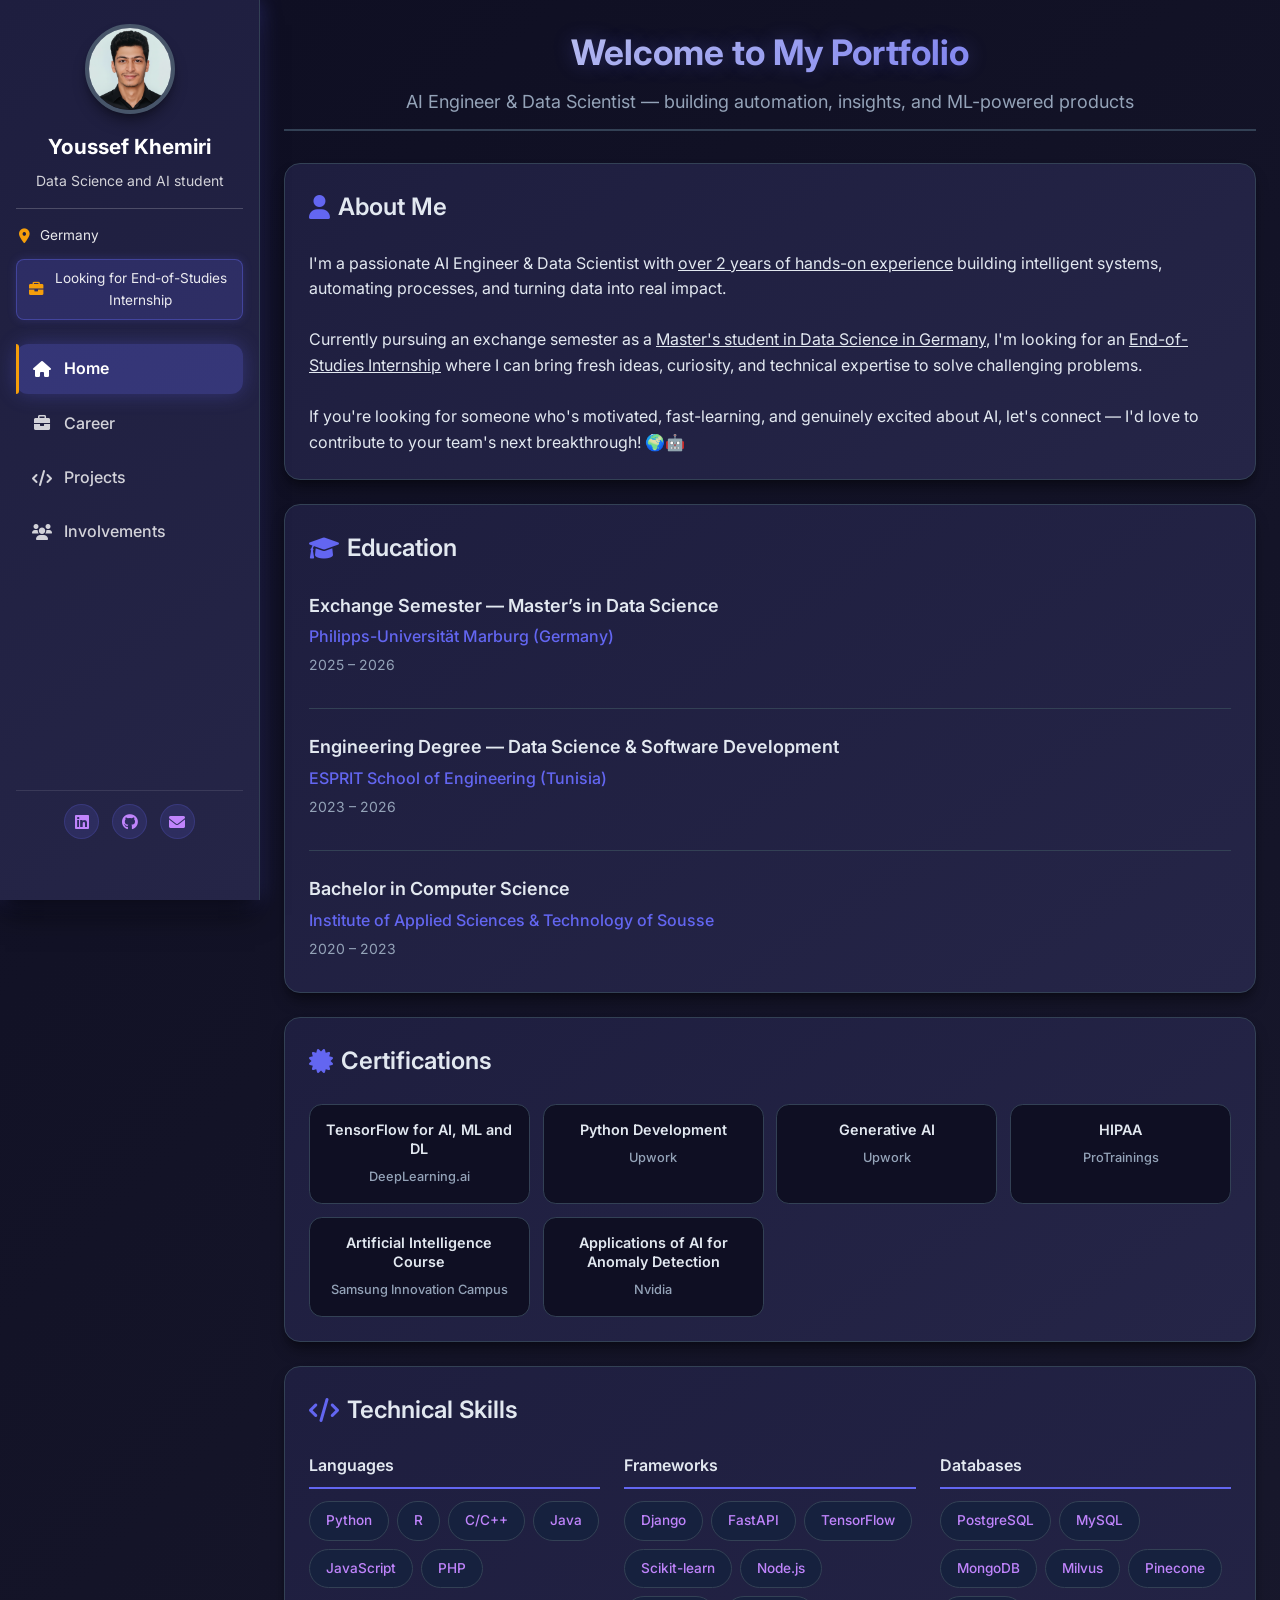
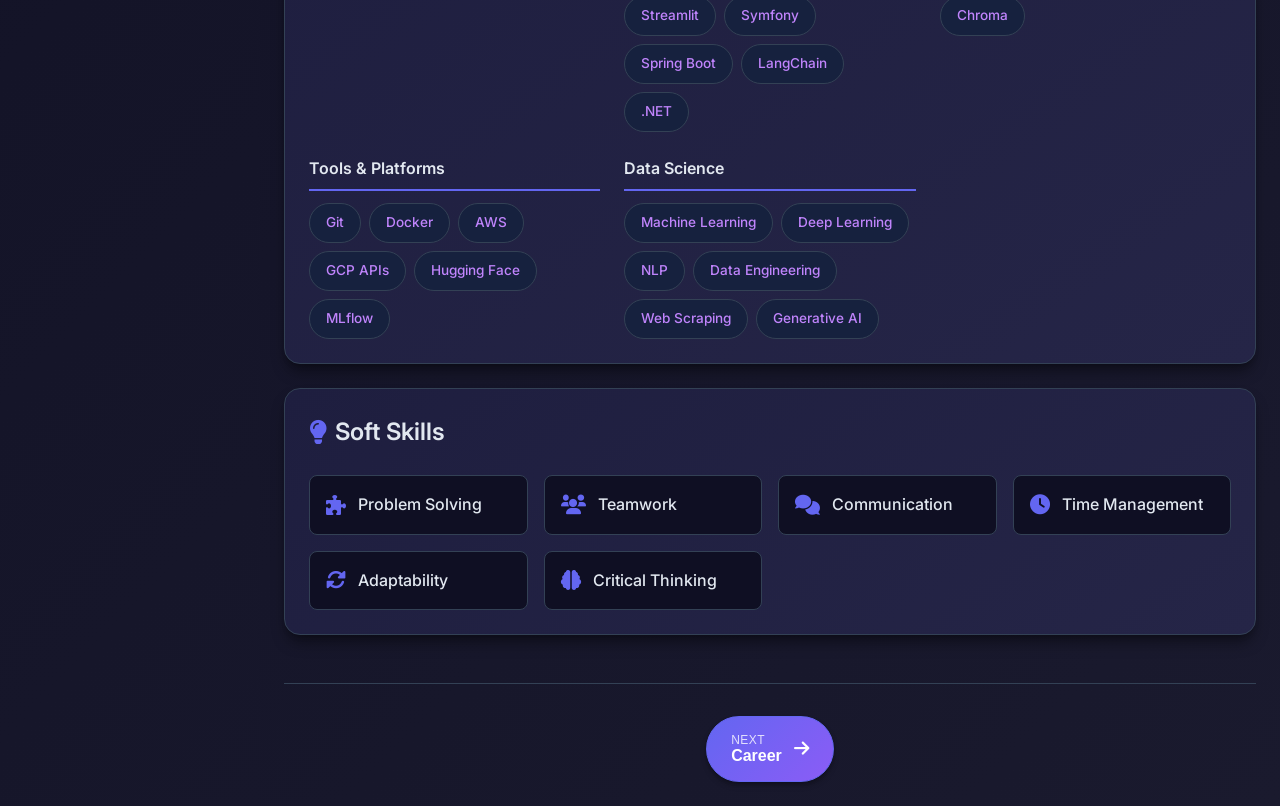
==== commit 79aac274: "removed Cv download" ====
--- a/index.html
+++ b/index.html
@@ -51,13 +51,13 @@
             <a href="mailto:khemiri.youssef@esprit.tn"><i class="fas fa-envelope"></i></a>
         </div>
 
-        <!-- Download CV Button - Commented Out -->
-        
-        <a href="static/assets/Youssef_Khemiri_CV_ENG (1).pdf" class="resume-btn" download>
+        <!-- Download CV Button - Commented Out
+        <a href="static/assets/YoussefK_CV (1).pdf" class="resume-btn" download>
             <i class="fas fa-download"></i>
             Download Resume
         </a>
-       
+        -->
+
     </aside>
 
     <!-- Main Content Area -->
@@ -404,7 +404,7 @@
             <div class="projects-grid">
                 <div class="project-card" data-project="emailagent">
                     <div class="project-image">
-                        <img src="static/assets/images/filler_img.jpg" alt="AI Email Multi-Agent System" loading="lazy">
+                        <img src="static/assets/images/projects/project1.png" alt="AI Email Multi-Agent System" loading="lazy">
                         <div class="project-overlay">
                             <button class="view-details-btn">
                                 <i class="fas fa-eye"></i>
@@ -456,7 +456,7 @@
 
                 <div class="project-card" data-project="pulmonary">
                     <div class="project-image">
-                        <img src="static/assets/images/filler_img.jpg" alt="Pulmonary Nodule Detection" loading="lazy">
+                        <img src="static/assets/images/projects/project3.png" alt="Pulmonary Nodule Detection" loading="lazy">
                         <div class="project-overlay">
                             <button class="view-details-btn">
                                 <i class="fas fa-eye"></i>
@@ -510,7 +510,7 @@
 
                 <div class="project-card" data-project="mars">
                     <div class="project-image">
-                        <img src="static/assets/images/filler_img.jpg" alt="Mars Crater Segmentation" loading="lazy">
+                        <img src="static/assets/images/projects/project5.png" alt="Mars Crater Segmentation" loading="lazy">
                         <div class="project-overlay">
                             <button class="view-details-btn">
                                 <i class="fas fa-eye"></i>
@@ -612,7 +612,7 @@
 
                 <div class="project-card" data-project="realestate">
                     <div class="project-image">
-                        <img src="static/assets/images/filler_img.jpg" alt="Real Estate Price Prediction" loading="lazy">
+                        <img src="static/assets/images/projects/project6.png" alt="Real Estate Price Prediction" loading="lazy">
                         <div class="project-overlay">
                             <button class="view-details-btn">
                                 <i class="fas fa-eye"></i>
@@ -926,7 +926,7 @@
 
                 <div class="project-card" data-project="flappybird">
                     <div class="project-image">
-                        <img src="static/assets/images/filler_img.jpg" alt="Flappy Bird Game" loading="lazy">
+                        <img src="static/assets/images/projects/project2.png" alt="Flappy Bird Game" loading="lazy">
                         <div class="project-overlay">
                             <button class="view-details-btn">
                                 <i class="fas fa-eye"></i>
@@ -1683,7 +1683,7 @@
             const projectData = {
                 'emailagent': {
                     title: 'AI Email Multi-Agent System',
-                    images: ['static/assets/images/portfolio.jpg'],
+                    images: ['static/assets/images/projects/project1.png'],
                     overview: 'Developed an advanced multi-agent system that operates entirely through email communication, seamlessly integrating with Google Workspace APIs. This intelligent assistant handles complex tasks including web research, document analysis, calendar management, and spreadsheet operations - all through natural language email conversations. The system demonstrates sophisticated agentic architecture with RAG implementation for cost-effective, context-aware responses.',
                     features: [
                         'Email-based conversational interface for task execution',
@@ -1710,7 +1710,7 @@
                 },
                 'pulmonary': {
                     title: 'Automatic Detection of Pulmonary Nodules',
-                    images: ['static/assets/images/portfolio.jpg'],
+                    images: ['static/assets/images/projects/project3.png'],
                     overview: 'Developed an advanced deep learning system for the automatic detection and classification of pulmonary nodules in medical imaging. This project utilized state-of-the-art CNN architectures to analyze chest CT scans and identify potential areas of concern for medical professionals. The system achieved high accuracy in detecting nodules while minimizing false positives, making it a valuable diagnostic aid.',
                     features: [
                         'Real-time nodule detection in CT scans',
@@ -1733,7 +1733,7 @@
                 },
                 'mars': {
                     title: 'Mars Crater Detection with U-Net',
-                    images: ['static/assets/images/portfolio.jpg'],
+                    images: ['static/assets/images/projects/project5.png'],
                     overview: 'Reproduced and enhanced a research paper on Mars crater detection using U-Net architecture. The project involved processing high-resolution satellite images of Mars surface (7680×7680 pixels) to automatically identify and segment craters of various sizes. Improved upon the original research by implementing better data preprocessing pipelines and optimization techniques.',
                     features: [
                         'U-Net architecture for semantic segmentation',
@@ -1779,7 +1779,7 @@
                 },
                 'realestate': {
                     title: 'Real-Estate Price Prediction (Tunisia)',
-                    images: ['static/assets/images/portfolio.jpg'],
+                    images: ['static/assets/images/projects/project6.png'],
                     overview: 'Built an end-to-end machine learning pipeline for predicting real estate prices in the Tunisian market. The project combines web scraping from multiple property websites, LLM-powered description analysis, and MLOps best practices to create a comprehensive property valuation system. The pipeline includes automated data collection, cleaning, feature engineering, and model deployment.',
                     features: [
                         'Multi-source web scraping from major Tunisian real estate sites',
@@ -1927,7 +1927,7 @@
                 },
                 'flappybird': {
                     title: 'Flappy Bird Game',
-                    images: ['static/assets/images/portfolio.jpg'],
+                    images: ['static/assets/images/projects/project2.png'],
                     overview: 'A faithful recreation of the classic Flappy Bird game built entirely with Python and Tkinter to demonstrate fundamental programming skills and game development concepts. This project showcases object-oriented programming principles, GUI development with Python\'s built-in Tkinter library, game physics implementation, and event-driven programming patterns.',
                     features: [
                         'Complete Flappy Bird game mechanics with authentic physics',
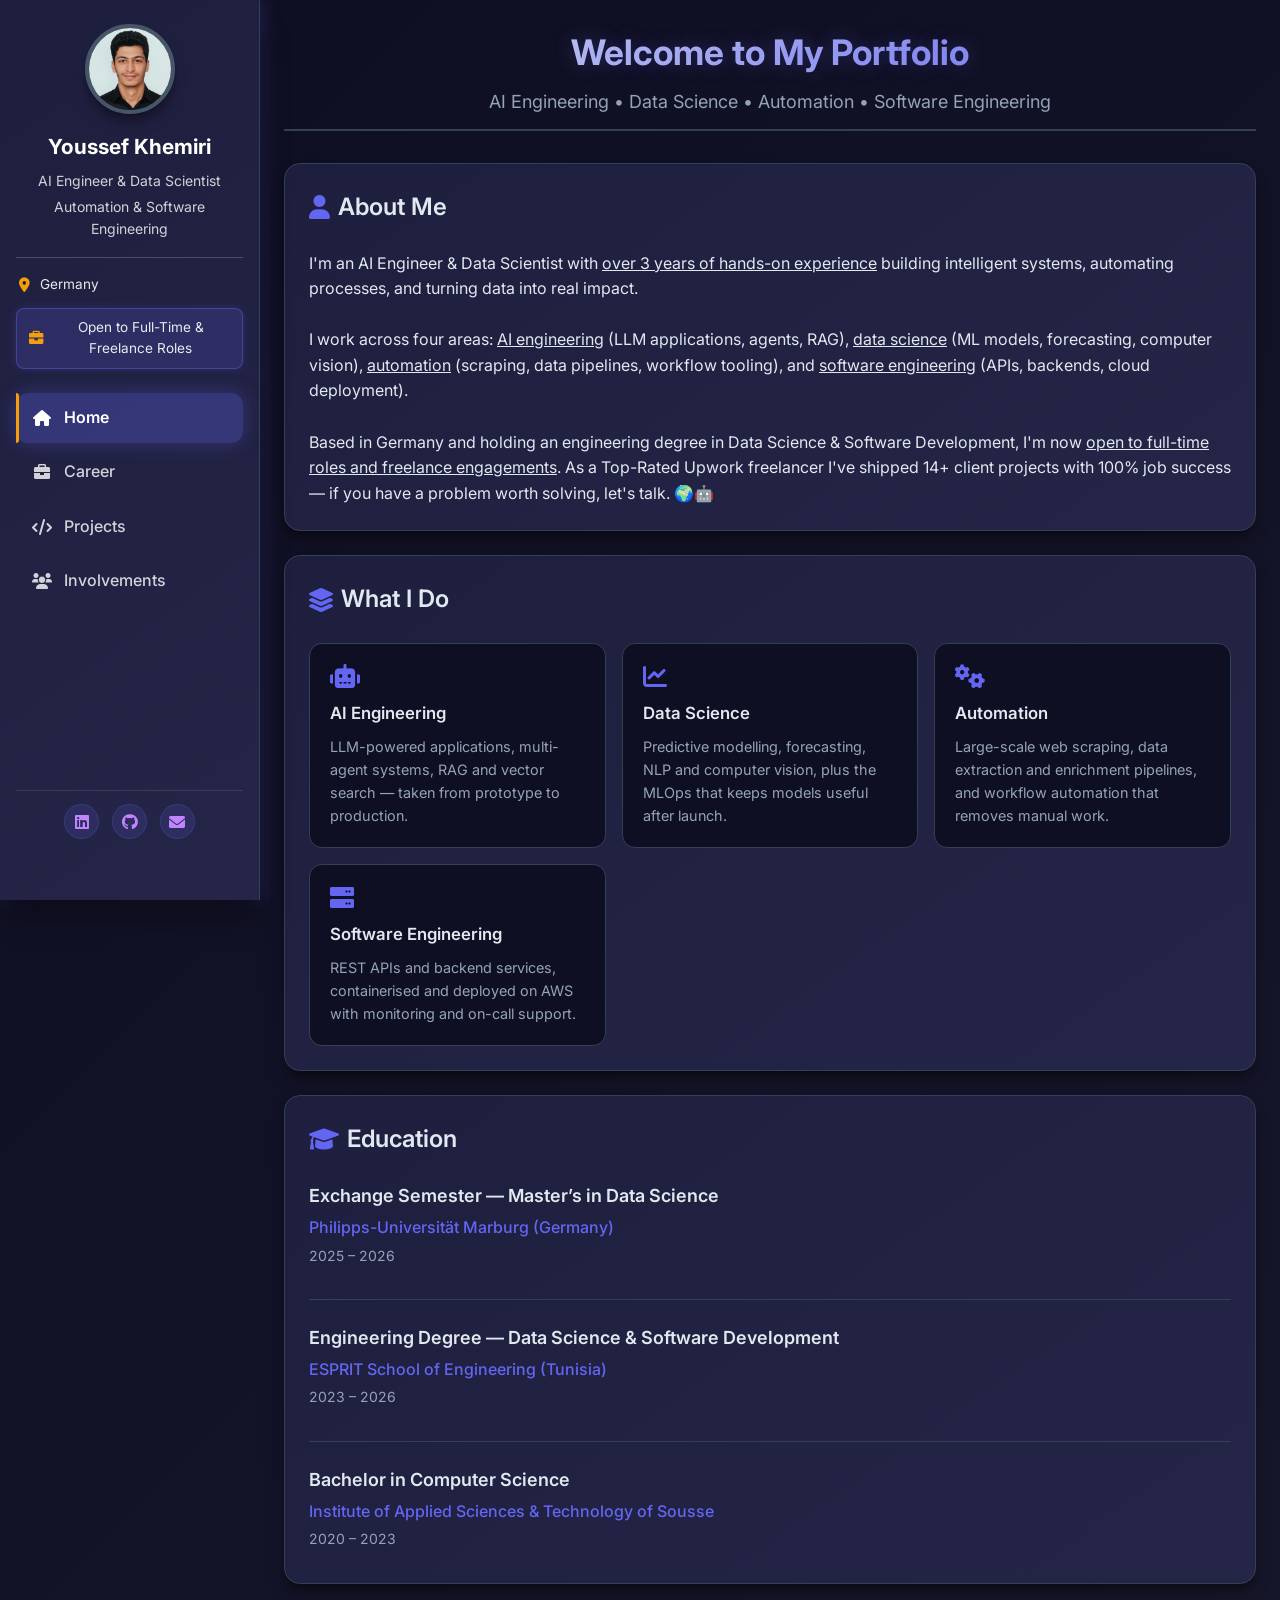
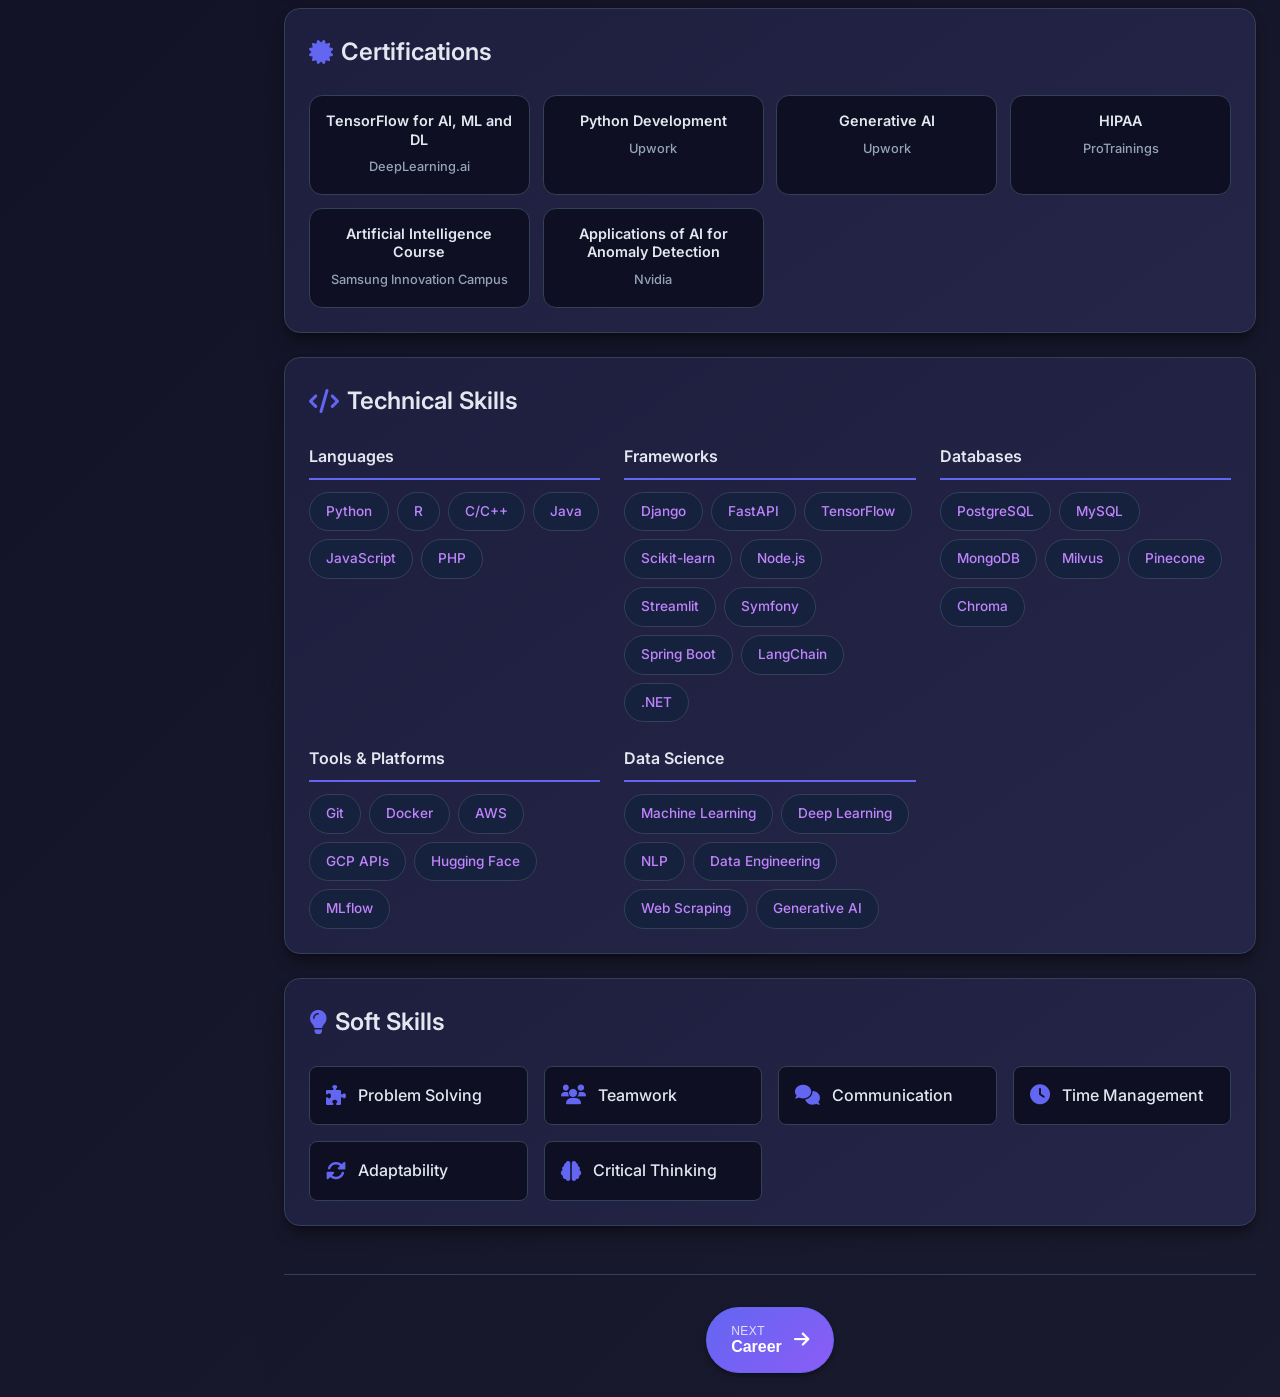
==== commit a44cc705: "new version for work" ====
--- a/index.html
+++ b/index.html
@@ -3,7 +3,13 @@
 <head>
     <meta charset="UTF-8" />
     <meta name="viewport" content="width=device-width, initial-scale=1.0"/>
-    <title>Youssef Khemiri • Portfolio</title>
+    <title>Youssef Khemiri • AI Engineer &amp; Data Scientist</title>
+    <meta name="description" content="Youssef Khemiri — AI Engineer and Data Scientist with 3+ years of experience in AI engineering, data science, automation, and software engineering. Open to full-time and freelance roles."/>
+    <meta property="og:type" content="website"/>
+    <meta property="og:url" content="https://youssefkhemiri.github.io"/>
+    <meta property="og:title" content="Youssef Khemiri • AI Engineer &amp; Data Scientist"/>
+    <meta property="og:description" content="AI engineering, data science, automation, and software engineering. Open to full-time and freelance roles."/>
+    <meta property="og:image" content="https://youssefkhemiri.github.io/static/assets/images/profile.jpg"/>
     <link rel="stylesheet" href="static/css/style.css"/>
     <link href="https://cdnjs.cloudflare.com/ajax/libs/font-awesome/6.0.0/css/all.min.css" rel="stylesheet"/>
     <link href="https://fonts.googleapis.com/css2?family=Inter:wght@300;400;500;600;700&display=swap" rel="stylesheet"/>
@@ -17,9 +23,8 @@
             </div>
             <h1 class="name">Youssef Khemiri</h1>
             <div class="roles">
-                <span class="role">Data Science and AI student</span>
-                <!-- <span class="role">Data Science Student</span> -->
-                <!-- <span class="role">Python Developer</span> -->
+                <span class="role">AI Engineer &amp; Data Scientist</span>
+                <span class="role">Automation &amp; Software Engineering</span>
             </div>
             <div class="location-info">
                 <div class="location">
@@ -28,7 +33,7 @@
                 </div>
                 <div class="availability">
                     <i class="fas fa-briefcase"></i>
-                    <span>Looking for End-of-Studies Internship</span>
+                    <span>Open to Full-Time &amp; Freelance Roles</span>
                 </div>
             </div>
         </div>
@@ -39,25 +44,14 @@
                 <li><a href="#" class="nav-link" data-page="career"><i class="fas fa-briefcase"></i> Career</a></li>
                 <li><a href="#" class="nav-link" data-page="projects"><i class="fas fa-code"></i> Projects</a></li>
                 <li><a href="#" class="nav-link" data-page="involvements"><i class="fas fa-users"></i> Involvements</a></li>
-                <!-- <li><a href="#" class="nav-link" data-page="chatbot"><i class="fas fa-robot"></i> Chatbot</a></li> -->
             </ul>
         </nav>
 
         <div class="social-links">
             <a href="https://linkedin.com/in/youssef-khemiri" target="_blank" aria-label="LinkedIn"><i class="fab fa-linkedin"></i></a>
             <a href="https://github.com/youssefkhemiri" target="_blank" aria-label="GitHub"><i class="fab fa-github"></i></a>
-            <!-- Remove Twitter if unused -->
-            <!-- <a href="https://twitter.com/youssef_khemiri" target="_blank"><i class="fab fa-twitter"></i></a> -->
-            <a href="mailto:khemiri.youssef@esprit.tn"><i class="fas fa-envelope"></i></a>
+            <a href="mailto:youssefkhemiri722@gmail.com" aria-label="Email"><i class="fas fa-envelope"></i></a>
         </div>
-
-        <!-- Download CV Button - Commented Out
-        <a href="static/assets/YoussefK_CV (1).pdf" class="resume-btn" download>
-            <i class="fas fa-download"></i>
-            Download Resume
-        </a>
-        -->
-
     </aside>
 
     <!-- Main Content Area -->
@@ -66,21 +60,21 @@
         <section id="home" class="page active">
             <div class="page-header">
                 <h2>Welcome to My Portfolio</h2>
-                <p class="subtitle">AI Engineer & Data Scientist — building automation, insights, and ML-powered products</p>
+                <p class="subtitle">AI Engineering • Data Science • Automation • Software Engineering</p>
             </div>
 
-            <!-- Internship Availability Banner -->
+            <!-- Availability Banner — uncomment to display -->
             <!-- <div class="internship-banner">
                 <div class="banner-content">
                     <div class="banner-icon">
-                        <i class="fas fa-graduation-cap"></i>
+                        <i class="fas fa-briefcase"></i>
                     </div>
                     <div class="banner-text">
-                        <h3>Available for End-of-Studies Internship</h3>
-                        <p>Seeking opportunities in AI, Data Science, or Machine Learning • Ready to contribute to innovative projects</p>
+                        <h3>Open to Full-Time & Freelance Roles</h3>
+                        <p>AI engineering, data science, automation, and software engineering • Available for remote and on-site work</p>
                     </div>
                     <div class="banner-action">
-                        <a href="mailto:khemiri.youssef@esprit.tn" class="contact-btn">
+                        <a href="mailto:youssefkhemiri722@gmail.com" class="contact-btn">
                             <i class="fas fa-envelope"></i>
                             Get in Touch
                         </a>
@@ -92,19 +86,38 @@
                 <div class="about-section">
                     <h3><i class="fas fa-user"></i> About Me</h3>
                     <p>
-                        I'm a passionate AI Engineer & Data Scientist with <u>over 2 years of hands-on experience</u> building intelligent systems, automating processes, and turning data into real impact.<br><br>
-
-                        Currently pursuing an exchange semester as a <u>Master's student in Data Science in Germany</u>, I'm looking for an <u>End-of-Studies Internship</u> where I can bring fresh ideas, curiosity, and technical expertise to solve challenging problems.<br><br>
-                        If you're looking for someone who's motivated, fast-learning, and genuinely excited about AI, let's connect — I'd love to contribute to your team's next breakthrough! 🌍🤖</p>
-
-
-                        <!-- and process automation. Currently resident in Germany for an exchange semester in Data Science, Looking for End-of-Studies Internship.
-                        if you're looking for a motivated intern, a problem solver, an innovative mind, and a quick learner, feel free to reach out! --> 
-                        <!-- Problem solver, quick learner, and passionate about leveraging AI to solve real-world problems. -->
-                        <!-- I’ve built LLM-enabled apps, ML models, and pipelines on AWS; taught Python;
-                        and shipped projects for clients as a Top-Rated Upwork freelancer. I love turning messy, real-world data into
-                        reliable systems that ship value. -->
+                        I'm an AI Engineer & Data Scientist with <u>over 3 years of hands-on experience</u> building intelligent systems, automating processes, and turning data into real impact.<br><br>
+
+                        I work across four areas: <u>AI engineering</u> (LLM applications, agents, RAG), <u>data science</u> (ML models, forecasting, computer vision), <u>automation</u> (scraping, data pipelines, workflow tooling), and <u>software engineering</u> (APIs, backends, cloud deployment).<br><br>
+
+                        Based in Germany and holding an engineering degree in Data Science & Software Development, I'm now <u>open to full-time roles and freelance engagements</u>. As a Top-Rated Upwork freelancer I've shipped 14+ client projects with 100% job success — if you have a problem worth solving, let's talk. 🌍🤖
                     </p>
+                </div>
+
+                <div class="services-section">
+                    <h3><i class="fas fa-layer-group"></i> What I Do</h3>
+                    <div class="services-grid">
+                        <div class="service-card">
+                            <div class="service-icon"><i class="fas fa-robot"></i></div>
+                            <h4>AI Engineering</h4>
+                            <p>LLM-powered applications, multi-agent systems, RAG and vector search — taken from prototype to production.</p>
+                        </div>
+                        <div class="service-card">
+                            <div class="service-icon"><i class="fas fa-chart-line"></i></div>
+                            <h4>Data Science</h4>
+                            <p>Predictive modelling, forecasting, NLP and computer vision, plus the MLOps that keeps models useful after launch.</p>
+                        </div>
+                        <div class="service-card">
+                            <div class="service-icon"><i class="fas fa-cogs"></i></div>
+                            <h4>Automation</h4>
+                            <p>Large-scale web scraping, data extraction and enrichment pipelines, and workflow automation that removes manual work.</p>
+                        </div>
+                        <div class="service-card">
+                            <div class="service-icon"><i class="fas fa-server"></i></div>
+                            <h4>Software Engineering</h4>
+                            <p>REST APIs and backend services, containerised and deployed on AWS with monitoring and on-call support.</p>
+                        </div>
+                    </div>
                 </div>
 
                 <div class="education-section">
@@ -264,7 +277,7 @@
                 <div class="timeline-item" id="ai-engineer-role">
                     <div class="timeline-date-container">
                         <div class="timeline-date">Mar 2023 – Present</div>
-                        <span class="duration-badge ongoing" id="ai-engineer-duration">2 years and ongoing</span>
+                        <span class="duration-badge ongoing" id="ai-engineer-duration">3 years and ongoing</span>
                     </div>
                     <div class="timeline-content">
                         <h3>AI Engineer</h3>
@@ -305,6 +318,7 @@
                         <h4>Upwork</h4>
                         <ul>
                             <li>Delivered 14+ projects (800+ hours) in Python, ML, and AI with 100% job success.</li>
+                            <li>Currently available for new freelance engagements in AI engineering, data science, and automation.</li>
                         </ul>
                         <div class="timeline-links">
                             <a href="https://www.upwork.com/freelancers/~018f97406bf59f38e7" class="timeline-btn" target="_blank">
@@ -469,7 +483,6 @@
                             <h3>Automatic Detection of Pulmonary Nodules</h3>
                             <div class="project-status">
                                 <span class="status-badge completed">Completed</span>
-                                <!-- <span class="award-badge">🏆 Best Project</span> -->
                             </div>
                         </div>
                         <p class="project-summary">Applied Deep Learning for detection, classification, and analysis of pulmonary nodules in medical imaging. Awarded Best Project among Data Science classes.</p>
@@ -500,10 +513,9 @@
                             <button class="btn-primary view-details-btn" data-project="pulmonary">
                                 <i class="fas fa-info-circle"></i> View Details
                             </button>
-                                                        <a href="https://github.com/youssefkhemiri/PulmoScan4DS6" class="btn-secondary" target="_blank">
+                            <a href="https://github.com/youssefkhemiri/PulmoScan4DS6" class="btn-secondary" target="_blank">
                                 <i class="fab fa-github"></i> GitHub
                             </a>
-                            <!-- <a href="#" class="btn-secondary" target="_blank"><i class="fab fa-github"></i> GitHub</a> -->
                         </div>
                     </div>
                 </div>
@@ -605,7 +617,6 @@
                             <button class="btn-primary view-details-btn" data-project="forecast">
                                 <i class="fas fa-info-circle"></i> View Details
                             </button>
-                            <!-- <a href="#" class="btn-secondary" target="_blank"><i class="fab fa-github"></i> GitHub</a> -->
                         </div>
                     </div>
                 </div>
@@ -678,7 +689,6 @@
                             <h3>Student Monitoring Platform</h3>
                             <div class="project-status">
                                 <span class="status-badge completed">Completed</span>
-                                <!-- <span class="award-badge">📱 Samsung Certified</span> -->
                             </div>
                         </div>
                         <p class="project-summary">AI-powered platform to help teachers monitor student engagement during online learning through computer vision and LLM-based analytics. Built as part of Samsung Innovation Campus certification.</p>
@@ -888,7 +898,6 @@
                             <h3>AI-Meet-Support</h3>
                             <div class="project-status">
                                 <span class="status-badge completed">Completed</span>
-                                <!-- <span class="award-badge">🚀 First-to-Market</span> -->
                             </div>
                         </div>
                         <p class="project-summary">Pioneer AI meeting assistant built before Google Meet's native feature launch, automatically generating meeting notes and action items from transcriptions with direct Slack integration.</p>
@@ -975,58 +984,6 @@
                         </div>
                     </div>
                 </div>
-<!-- 
-                <div class="project-card" data-project="weather">
-                    <div class="project-image">
-                        <img src="static/assets/images/filler_img.jpg" alt="Weather Dashboard Application" loading="lazy">
-                        <div class="project-overlay">
-                            <button class="view-details-btn">
-                                <i class="fas fa-eye"></i>
-                                View Details
-                            </button>
-                        </div>
-                    </div>
-                    <div class="project-content">
-                        <div class="project-header">
-                            <h3>Weather Dashboard Application</h3>
-                            <div class="project-status">
-                                <span class="status-badge completed">Completed</span>
-                            </div>
-                        </div>
-                        <p class="project-summary">Interactive weather dashboard with real-time data, forecasts, and beautiful visualizations. Features responsive design and location-based weather tracking.</p>
-                        <div class="project-details">
-                            <div class="project-stats">
-                                <div class="stat">
-                                    <i class="fas fa-calendar"></i>
-                                    <span>2023</span>
-                                </div>
-                                <div class="stat">
-                                    <i class="fas fa-user"></i>
-                                    <span>Solo Project</span>
-                                </div>
-                                <div class="stat">
-                                    <i class="fas fa-clock"></i>
-                                    <span>3 weeks</span>
-                                </div>
-                            </div>
-                        </div>
-                        <div class="project-tech">
-                            <span class="tech-tag">JavaScript</span>
-                            <span class="tech-tag">React</span>
-                            <span class="tech-tag">Weather API</span>
-                            <span class="tech-tag">Chart.js</span>
-                            <span class="tech-tag">CSS3</span>
-                        </div>
-                        <div class="project-links">
-                            <button class="btn-primary view-details-btn" data-project="weather">
-                                <i class="fas fa-info-circle"></i> View Details
-                            </button>
-                            <a href="https://weather-dashboard-demo.netlify.app" class="btn-secondary" target="_blank">
-                                <i class="fas fa-external-link-alt"></i> Live Demo
-                            </a>
-                        </div>
-                    </div>
-                </div> -->
 
             </div>
 
@@ -1118,7 +1075,7 @@
                     </div>
                 </div>
             </div>
-        </div></section>
+        </div>
 
         <!-- Involvements Page -->
         <section id="involvements" class="page">
@@ -1453,60 +1410,6 @@
                 </div>
             </div>
         </div>
-
-        <!-- Chatbot Page -->
-        <!-- <section id="chatbot" class="page">
-            <div class="page-header">
-                <h2>AI Chatbot Assistant</h2>
-                <p class="subtitle">Ask me anything about my experience and skills</p>
-            </div>
-
-            <div class="chatbot-container">
-                <div class="chat-window">
-                    <div class="chat-header">
-                        <div class="chat-status">
-                            <div class="status-indicator online"></div>
-                            <span>Youssef Khemiri AI Assistant</span>
-                        </div>
-                    </div>
-
-                    <div class="chat-messages" id="chat-messages">
-                        <div class="message bot-message">
-                            <div class="message-avatar"><i class="fas fa-robot"></i></div>
-                            <div class="message-content">
-                                <p>Hello! I’m Youssef’s AI assistant. I can help you explore his experience, skills, and projects. Ask away!</p>
-                                <span class="message-time">Just now</span>
-                            </div>
-                        </div>
-                    </div>
-
-                    <div class="quick-questions">
-                        <h4>Quick Questions:</h4>
-                        <div class="question-buttons">
-                            <button type="button" class="question-btn" onclick="askQuestion('What technologies does Youssef specialize in?')">
-                                <i class="fas fa-code"></i> Technologies
-                            </button>
-                            <button type="button" class="question-btn" onclick="askQuestion('Tell me about Youssef recent projects')">
-                                <i class="fas fa-project-diagram"></i> Projects
-                            </button>
-                            <button type="button" class="question-btn" onclick="askQuestion('What is Youssef educational background?')">
-                                <i class="fas fa-graduation-cap"></i> Education
-                            </button>
-                            <button type="button" class="question-btn" onclick="askQuestion('How can I contact Youssef?')">
-                                <i class="fas fa-envelope"></i> Contact
-                            </button>
-                        </div>
-                    </div>
-
-                    <div class="chat-input-container">
-                        <form id="chat-form" class="chat-input">
-                            <input type="text" id="chat-input" placeholder="Type your message here..." autocomplete="off" required/>
-                            <button type="submit" class="send-btn"><i class="fas fa-paper-plane"></i></button>
-                        </form>
-                    </div>
-                </div>
-            </div>
-        </section> -->
     </main>
 
     <script>
@@ -1514,9 +1417,6 @@
         document.addEventListener('DOMContentLoaded', function() {
             // Initialize navigation
             initNavigation();
-            
-            // Initialize chatbot
-            initChatbot();
             
             // Initialize project modals
             initProjectModals();
@@ -1666,11 +1566,6 @@
             if (durationElement) {
                 durationElement.textContent = durationText;
             }
-        }
-
-        // Chatbot functionality (placeholder for future implementation)
-        function initChatbot() {
-            // Chatbot functionality can be added here if needed
         }
 
         // Project modal functionality
--- a/static/css/style.css
+++ b/static/css/style.css
@@ -484,6 +484,7 @@
 }
 
 .about-section,
+.services-section,
 .education-section,
 .skills-section,
 .soft-skills-section {
@@ -497,12 +498,53 @@
 }
 
 .about-section:hover,
+.services-section:hover,
 .education-section:hover,
 .skills-section:hover,
 .soft-skills-section:hover {
     transform: translateY(-6px);
     box-shadow: var(--shadow-xl), var(--shadow-accent);
     border-color: var(--primary-color);
+}
+
+/* What I Do */
+.services-grid {
+    display: grid;
+    grid-template-columns: repeat(auto-fit, minmax(240px, 1fr));
+    gap: 1rem;
+}
+
+.service-card {
+    background: var(--bg-color);
+    padding: 1.25rem;
+    border-radius: 0.8rem;
+    border: 1px solid var(--border-color);
+    transition: var(--transition);
+}
+
+.service-card:hover {
+    transform: translateY(-4px);
+    box-shadow: var(--shadow-md);
+    border-color: var(--primary-color);
+}
+
+.service-icon i {
+    color: var(--primary-color);
+    font-size: 1.5rem;
+    margin-bottom: 0.75rem;
+}
+
+.service-card h4 {
+    font-size: 1.05rem;
+    font-weight: 600;
+    color: var(--text-primary);
+    margin-bottom: 0.5rem;
+}
+
+.service-card p {
+    font-size: 0.9rem;
+    line-height: 1.6;
+    color: var(--text-secondary);
 }
 
 .content-grid h3 {
@@ -1826,207 +1868,6 @@
     }
 }
 
-/* Chatbot Page */
-.chatbot-container {
-    max-width: 800px;
-    margin: 0 auto;
-}
-
-.chat-window {
-    background: var(--card-bg);
-    border-radius: 1rem;
-    box-shadow: var(--shadow-lg);
-    border: 1px solid var(--border-color);
-    overflow: hidden;
-    height: 600px;
-    display: flex;
-    flex-direction: column;
-}
-
-.chat-header {
-    background: var(--primary-color);
-    color: white;
-    padding: 1rem 1.5rem;
-    display: flex;
-    align-items: center;
-    justify-content: space-between;
-}
-
-.chat-status {
-    display: flex;
-    align-items: center;
-    gap: 0.75rem;
-    font-weight: 500;
-}
-
-.status-indicator {
-    width: 10px;
-    height: 10px;
-    border-radius: 50%;
-    background: var(--success-color);
-    animation: pulse 2s infinite;
-}
-
-@keyframes pulse {
-    0%, 100% { opacity: 1; }
-    50% { opacity: 0.5; }
-}
-
-.chat-messages {
-    flex: 1;
-    padding: 1.5rem;
-    overflow-y: auto;
-    background: var(--bg-color);
-}
-
-.message {
-    display: flex;
-    gap: 0.75rem;
-    margin-bottom: 1.5rem;
-    animation: slideIn 0.3s ease-out;
-}
-
-@keyframes slideIn {
-    from {
-        opacity: 0;
-        transform: translateY(10px);
-    }
-    to {
-        opacity: 1;
-        transform: translateY(0);
-    }
-}
-
-.message-avatar {
-    width: 40px;
-    height: 40px;
-    border-radius: 50%;
-    display: flex;
-    align-items: center;
-    justify-content: center;
-    flex-shrink: 0;
-}
-
-.bot-message .message-avatar {
-    background: var(--primary-color);
-    color: white;
-}
-
-.user-message .message-avatar {
-    background: var(--accent-color);
-    color: white;
-}
-
-.message-content {
-    flex: 1;
-    background: white;
-    padding: 1rem;
-    border-radius: 0.75rem;
-    box-shadow: var(--shadow-sm);
-    border: 1px solid var(--border-color);
-}
-
-.user-message .message-content {
-    background: var(--primary-color);
-    color: white;
-}
-
-.message-time {
-    font-size: 0.75rem;
-    color: var(--text-secondary);
-    margin-top: 0.5rem;
-    display: block;
-}
-
-.user-message .message-time {
-    color: rgba(255, 255, 255, 0.7);
-}
-
-.quick-questions {
-    padding: 1rem 1.5rem;
-    background: white;
-    border-top: 1px solid var(--border-color);
-}
-
-.quick-questions h4 {
-    font-size: 0.9rem;
-    font-weight: 600;
-    color: var(--text-primary);
-    margin-bottom: 0.75rem;
-}
-
-.question-buttons {
-    display: flex;
-    flex-wrap: wrap;
-    gap: 0.5rem;
-}
-
-.question-btn {
-    display: flex;
-    align-items: center;
-    gap: 0.5rem;
-    padding: 0.5rem 0.75rem;
-    background: var(--bg-color);
-    border: 1px solid var(--border-color);
-    border-radius: 1rem;
-    font-size: 0.8rem;
-    cursor: pointer;
-    transition: var(--transition);
-    color: var(--text-primary);
-}
-
-.question-btn:hover {
-    background: var(--primary-color);
-    color: white;
-    border-color: var(--primary-color);
-}
-
-.chat-input-container {
-    padding: 1rem 1.5rem;
-    background: white;
-    border-top: 1px solid var(--border-color);
-}
-
-.chat-input {
-    display: flex;
-    gap: 0.75rem;
-    align-items: center;
-}
-
-#messageInput {
-    flex: 1;
-    padding: 0.75rem 1rem;
-    border: 1px solid var(--border-color);
-    border-radius: 1.5rem;
-    font-size: 0.9rem;
-    outline: none;
-    transition: var(--transition);
-}
-
-#messageInput:focus {
-    border-color: var(--primary-color);
-    box-shadow: 0 0 0 3px rgba(37, 99, 235, 0.1);
-}
-
-.send-btn {
-    width: 40px;
-    height: 40px;
-    border-radius: 50%;
-    background: var(--primary-color);
-    color: white;
-    border: none;
-    cursor: pointer;
-    display: flex;
-    align-items: center;
-    justify-content: center;
-    transition: var(--transition);
-}
-
-.send-btn:hover {
-    background: var(--primary-dark);
-    transform: scale(1.05);
-}
-
 /* Responsive Design */
 @media (max-width: 1024px) {
     .main-content {
@@ -2164,15 +2005,7 @@
     .soft-skills-grid {
         grid-template-columns: repeat(2, 1fr);
     }
-    
-    .question-buttons {
-        flex-direction: column;
-    }
-    
-    .question-btn {
-        justify-content: flex-start;
-    }
-    
+
     /* Mobile timeline improvements */
     .timeline {
         gap: 1.25rem;
@@ -2250,13 +2083,13 @@
     .soft-skills-grid {
         grid-template-columns: 1fr;
     }
-    
+
+    .services-grid {
+        grid-template-columns: 1fr;
+    }
+
     .project-links {
         flex-direction: column;
-    }
-    
-    .chat-window {
-        height: 500px;
     }
 }
 
@@ -2312,6 +2145,7 @@
 }
 
 .about-section,
+.services-section,
 .education-section,
 .skills-section,
 .soft-skills-section {
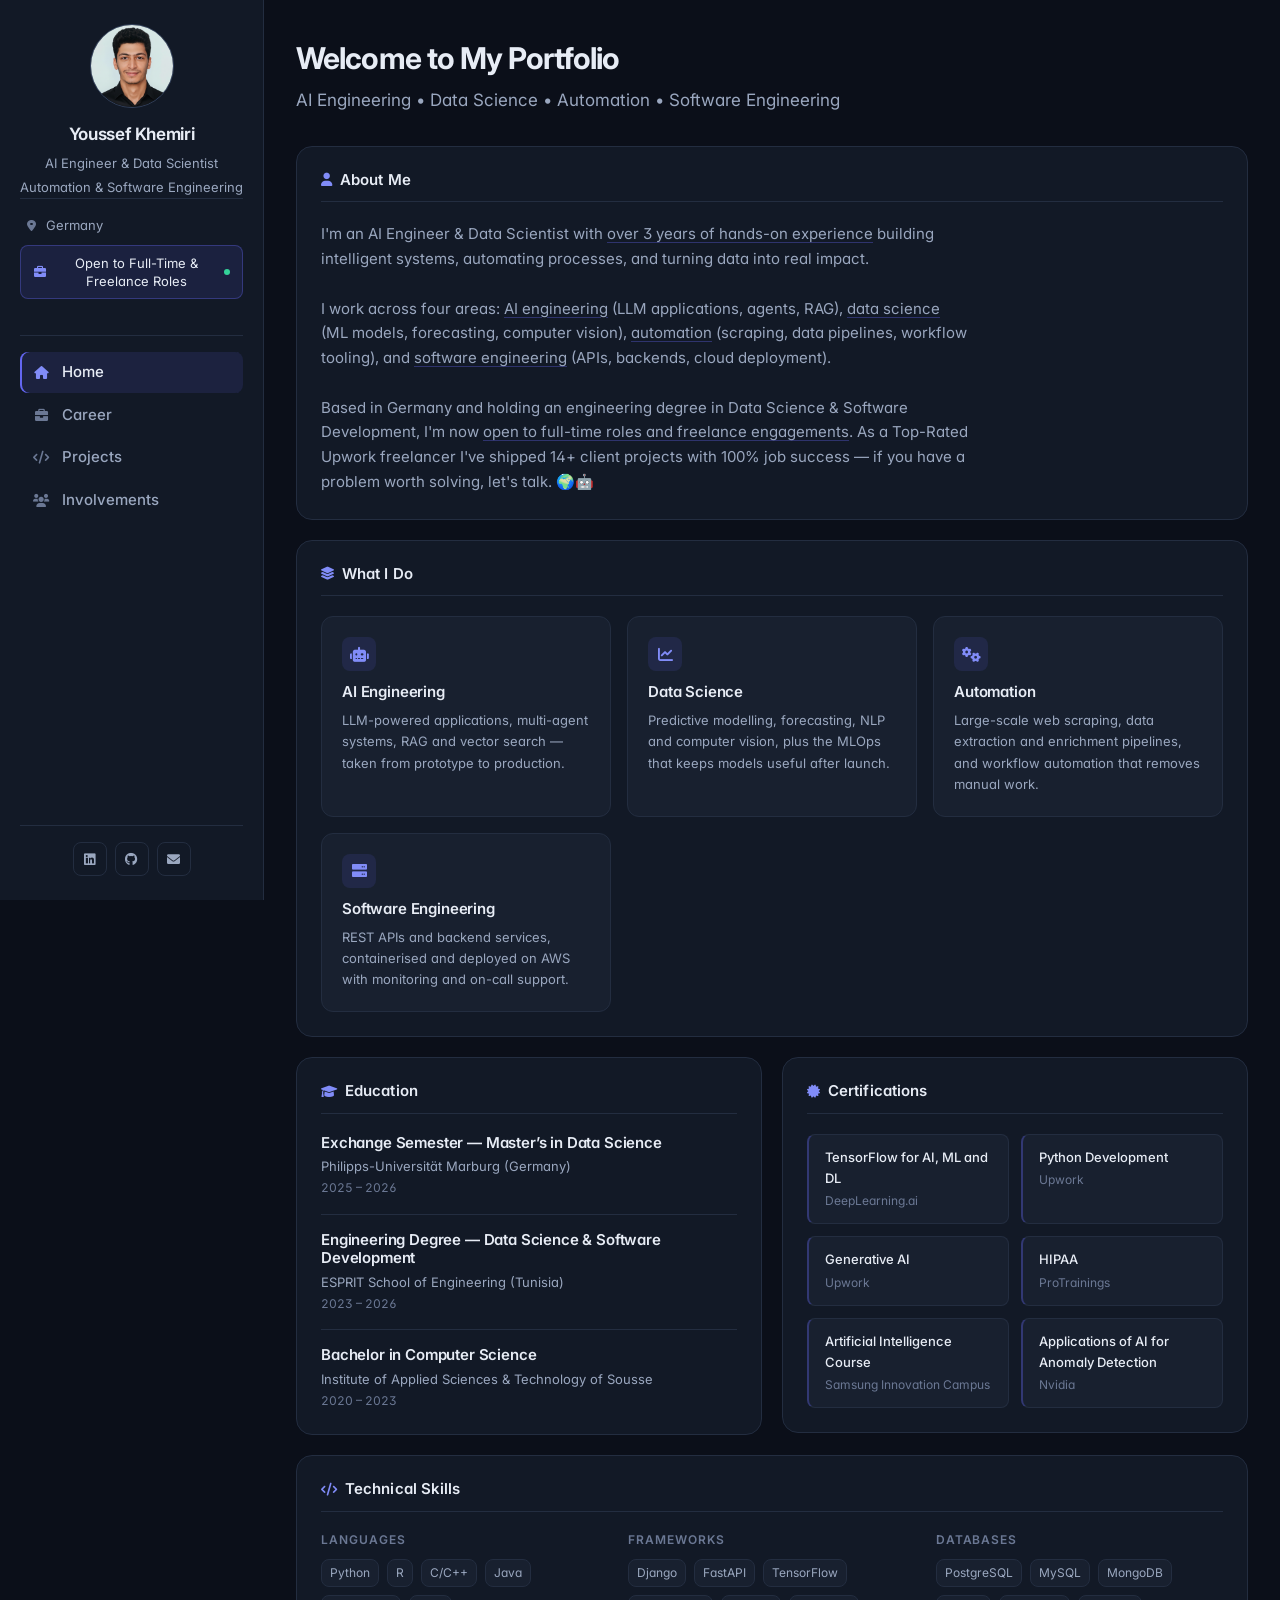
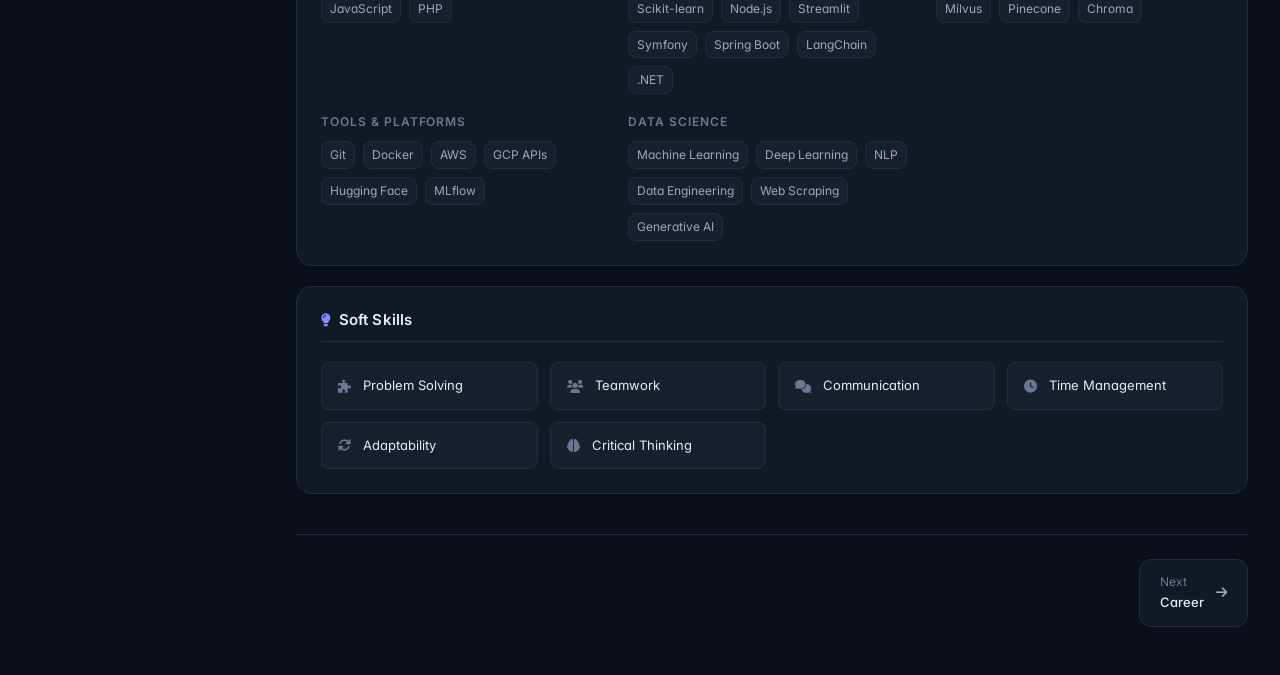
==== commit 9a4d818d: "Refactor code structure for improved readability and maintainability" ====
--- a/index.html
+++ b/index.html
@@ -15,8 +15,17 @@
     <link href="https://fonts.googleapis.com/css2?family=Inter:wght@300;400;500;600;700&display=swap" rel="stylesheet"/>
 </head>
 <body>
+    <!-- Mobile top bar — hidden above 1024px -->
+    <header class="mobile-topbar">
+        <span class="mobile-topbar-name">Youssef Khemiri</span>
+        <button class="nav-toggle" id="navToggle" aria-label="Open navigation" aria-expanded="false" aria-controls="sidebar">
+            <i class="fas fa-bars"></i>
+        </button>
+    </header>
+    <div class="nav-backdrop" id="navBackdrop"></div>
+
     <!-- Fixed Sidebar -->
-    <aside class="sidebar">
+    <aside class="sidebar" id="sidebar">
         <div class="profile-section">
             <div class="profile-image">
                 <img src="static/assets/images/profile.jpg" alt="Youssef Khemiri Profile Picture"/>
@@ -412,10 +421,161 @@
         <section id="projects" class="page">
             <div class="page-header">
                 <h2>My Projects</h2>
-                <p class="subtitle">These are my personal/academic projects aside from my professional work.</p>
+                <p class="subtitle">A selection of professional, personal, and academic work.</p>
             </div>
 
             <div class="projects-grid">
+                <div class="project-card" data-project="insurancepolicies">
+                    <div class="project-image">
+                        <img src="static/assets/images/filler_img.jpg" alt="US Insurance Policy Data Pipeline" loading="lazy">
+                        <div class="project-overlay">
+                            <button class="view-details-btn">
+                                <i class="fas fa-eye"></i>
+                                View Details
+                            </button>
+                        </div>
+                    </div>
+                    <div class="project-content">
+                        <div class="project-header">
+                            <h3>Large-Scale US Insurance Policy Pipeline</h3>
+                            <div class="project-status">
+                                <span class="status-badge completed">Completed</span>
+                            </div>
+                        </div>
+                        <p class="project-summary">Large-scale scraping and processing pipeline for medical policy documents from major US insurance providers — Aetna, Anthem, Medicare, and Humana — normalizing heterogeneous HTML and PDF sources into a consistent schema stored on AWS S3. Built across Python and TypeScript.</p>
+                        <div class="project-details">
+                            <div class="project-stats">
+                                <div class="stat">
+                                    <i class="fas fa-calendar"></i>
+                                    <span>2025</span>
+                                </div>
+                                <div class="stat">
+                                    <i class="fas fa-users"></i>
+                                    <span>Team Collaboration</span>
+                                </div>
+                                <div class="stat">
+                                    <i class="fas fa-clock"></i>
+                                    <span>3 months</span>
+                                </div>
+                            </div>
+                        </div>
+                        <div class="project-tech">
+                            <span class="tech-tag">Python</span>
+                            <span class="tech-tag">TypeScript</span>
+                            <span class="tech-tag">Web Scraping</span>
+                            <span class="tech-tag">AWS S3</span>
+                            <span class="tech-tag">Data Engineering</span>
+                            <span class="tech-tag">ETL</span>
+                            <span class="tech-tag">Document Processing</span>
+                        </div>
+                        <div class="project-links">
+                            <button class="btn-primary view-details-btn" data-project="insurancepolicies">
+                                <i class="fas fa-info-circle"></i> View Details
+                            </button>
+                        </div>
+                    </div>
+                </div>
+
+                <div class="project-card" data-project="customevals">
+                    <div class="project-image">
+                        <img src="static/assets/images/filler_img.jpg" alt="Custom LLM Evaluation Framework" loading="lazy">
+                        <div class="project-overlay">
+                            <button class="view-details-btn">
+                                <i class="fas fa-eye"></i>
+                                View Details
+                            </button>
+                        </div>
+                    </div>
+                    <div class="project-content">
+                        <div class="project-header">
+                            <h3>Custom LLM Evaluation Framework</h3>
+                            <div class="project-status">
+                                <span class="status-badge completed">Completed</span>
+                            </div>
+                        </div>
+                        <p class="project-summary">Evaluation suite for scoring LLM outputs and selecting the most cost-efficient model per task, layering structural validation, grounded comparison, embedding-based similarity, behavioral checks, and consistency sampling into a single scorecard.</p>
+                        <div class="project-details">
+                            <div class="project-stats">
+                                <div class="stat">
+                                    <i class="fas fa-calendar"></i>
+                                    <span>2026</span>
+                                </div>
+                                <div class="stat">
+                                    <i class="fas fa-user"></i>
+                                    <span>Solo Project</span>
+                                </div>
+                                <div class="stat">
+                                    <i class="fas fa-clock"></i>
+                                    <span>6 weeks</span>
+                                </div>
+                            </div>
+                        </div>
+                        <div class="project-tech">
+                            <span class="tech-tag">Python</span>
+                            <span class="tech-tag">LLMs</span>
+                            <span class="tech-tag">LLM Evaluation</span>
+                            <span class="tech-tag">Embeddings</span>
+                            <span class="tech-tag">Prompt Engineering</span>
+                            <span class="tech-tag">Model Benchmarking</span>
+                        </div>
+                        <div class="project-links">
+                            <button class="btn-primary view-details-btn" data-project="customevals">
+                                <i class="fas fa-info-circle"></i> View Details
+                            </button>
+                        </div>
+                    </div>
+                </div>
+
+                <div class="project-card" data-project="fifamonitoring">
+                    <div class="project-image">
+                        <img src="static/assets/images/filler_img.jpg" alt="Real-Time PS5 Game Session Monitoring" loading="lazy">
+                        <div class="project-overlay">
+                            <button class="view-details-btn">
+                                <i class="fas fa-eye"></i>
+                                View Details
+                            </button>
+                        </div>
+                    </div>
+                    <div class="project-content">
+                        <div class="project-header">
+                            <h3>Real-Time PS5 Game Session Monitoring</h3>
+                            <div class="project-status">
+                                <span class="status-badge completed">Completed</span>
+                            </div>
+                        </div>
+                        <p class="project-summary">Computer vision system that watches a live PS5 feed to detect FIFA matches in real time, counting games played and active playtime while ignoring menus and replays — turning raw screen output into automated cost tracking.</p>
+                        <div class="project-details">
+                            <div class="project-stats">
+                                <div class="stat">
+                                    <i class="fas fa-calendar"></i>
+                                    <span>2025</span>
+                                </div>
+                                <div class="stat">
+                                    <i class="fas fa-user"></i>
+                                    <span>Solo Project</span>
+                                </div>
+                                <div class="stat">
+                                    <i class="fas fa-clock"></i>
+                                    <span>4 weeks</span>
+                                </div>
+                            </div>
+                        </div>
+                        <div class="project-tech">
+                            <span class="tech-tag">Python</span>
+                            <span class="tech-tag">OpenCV</span>
+                            <span class="tech-tag">Computer Vision</span>
+                            <span class="tech-tag">Real-Time Processing</span>
+                            <span class="tech-tag">OCR</span>
+                            <span class="tech-tag">Automation</span>
+                        </div>
+                        <div class="project-links">
+                            <button class="btn-primary view-details-btn" data-project="fifamonitoring">
+                                <i class="fas fa-info-circle"></i> View Details
+                            </button>
+                        </div>
+                    </div>
+                </div>
+
                 <div class="project-card" data-project="emailagent">
                     <div class="project-image">
                         <img src="static/assets/images/projects/project1.png" alt="AI Email Multi-Agent System" loading="lazy">
@@ -1153,15 +1313,6 @@
                     </div>
                 </div>
 
-                <div class="involvement-section">
-                    <h3><i class="fas fa-table-tennis-paddle-ball"></i> Interests</h3>
-                    <div class="involvement-items">
-                        <div class="involvement-item">
-                            <h4>Ping-Pong</h4>
-                            <p>If you open my backpack: laptop for code, and ping-pong gear to keep reflexes just as sharp.</p>
-                        </div>
-                    </div>
-                </div>
             </div>
 
             <!-- Photo Gallery Section -->
@@ -1367,7 +1518,7 @@
                         <i class="fas fa-handshake"></i> Team Work
                     </button>
                     <button class="filter-btn" data-filter="presentations">
-                        <i class="fas fa-presentation"></i> Presentations
+                        <i class="fas fa-microphone-lines"></i> Presentations
                     </button>
                 </div>
             </div>
@@ -1429,7 +1580,47 @@
             
             // Initialize page navigation arrows
             initPageNavigation();
+
+            // Initialize the mobile navigation drawer
+            initMobileNav();
         });
+
+        // Mobile navigation drawer
+        function initMobileNav() {
+            const toggle = document.getElementById('navToggle');
+            const backdrop = document.getElementById('navBackdrop');
+            const sidebar = document.getElementById('sidebar');
+            if (!toggle || !sidebar || !backdrop) return;
+
+            function setOpen(open) {
+                sidebar.classList.toggle('open', open);
+                backdrop.classList.toggle('visible', open);
+                toggle.setAttribute('aria-expanded', String(open));
+                toggle.setAttribute('aria-label', open ? 'Close navigation' : 'Open navigation');
+                toggle.querySelector('i').className = open ? 'fas fa-xmark' : 'fas fa-bars';
+                document.body.style.overflow = open ? 'hidden' : '';
+            }
+
+            toggle.addEventListener('click', function() {
+                setOpen(!sidebar.classList.contains('open'));
+            });
+
+            backdrop.addEventListener('click', () => setOpen(false));
+
+            // Close the drawer after picking a destination
+            document.querySelectorAll('.nav-link').forEach(link => {
+                link.addEventListener('click', () => setOpen(false));
+            });
+
+            document.addEventListener('keydown', function(e) {
+                if (e.key === 'Escape' && sidebar.classList.contains('open')) setOpen(false);
+            });
+
+            // Reset state if the viewport grows past the drawer breakpoint
+            window.addEventListener('resize', function() {
+                if (window.innerWidth > 1024 && sidebar.classList.contains('open')) setOpen(false);
+            });
+        }
 
         // Navigation functionality
         function initNavigation() {
@@ -1576,6 +1767,87 @@
             
             // Project data
             const projectData = {
+                'insurancepolicies': {
+                    title: 'Large-Scale US Insurance Policy Pipeline',
+                    images: ['static/assets/images/portfolio.jpg'],
+                    overview: 'Built a large-scale data pipeline that collects, normalizes, and stores medical policy documents published by major US insurance providers, including Aetna, Anthem, Medicare, and Humana. Each provider publishes coverage policies in a different way — paginated HTML libraries, bulk PDF archives, and dynamically rendered pages — so the pipeline wraps every source behind a common adapter interface and lands everything in AWS S3 under one consistent schema. The codebase deliberately mixes Python and TypeScript, using whichever fit the target and the surrounding services best.',
+                    features: [
+                        'Provider-specific scrapers for Aetna, Anthem, Medicare, and Humana policy libraries',
+                        'Shared adapter interface so each provider is isolated behind the same contract',
+                        'Large-scale collection with pagination, retries, backoff, and rate-limit handling',
+                        'Dynamic page rendering applied only where a provider requires it',
+                        'Normalization of heterogeneous HTML and PDF sources into a consistent schema',
+                        'Metadata extraction: policy identifiers, effective dates, revisions, coverage category',
+                        'Partitioned storage in AWS S3 organized for downstream querying',
+                        'Content hashing for change detection so runs stay incremental',
+                        'Defensive parsing with alerting, so format changes fail loudly instead of writing bad data',
+                        'Logging and monitoring across long-running scrape jobs'
+                    ],
+                    challenges: 'The core difficulty was heterogeneity: no two providers expose their policies the same way, and any of them can change layout without notice. Naive full re-scraping was impractical at this volume, and silent format drift is worse than an outright failure because it quietly corrupts the dataset. The pipeline addresses this with a per-provider adapter pattern behind a shared interface, dynamic rendering reserved only for sources that need it, content hashing so each run reprocesses only new or revised policies, and strict validation on extracted fields so an unexpected layout raises an alert rather than persisting empty or malformed records.',
+                    results: 'Consolidated policy documents from four major providers into a single normalized S3 dataset that downstream systems can query directly, replacing manual document collection. Incremental change detection kept recurring runs inexpensive at scale, and the adapter isolation meant a layout change at one provider never took the rest of the pipeline down with it.',
+                    duration: '3 months',
+                    team: 'Team Collaboration',
+                    year: '2025',
+                    status: 'Completed',
+                    tech: ['Python', 'TypeScript', 'Web Scraping', 'AWS S3', 'Data Engineering', 'ETL', 'Document Processing', 'PDF Parsing', 'Automation', 'Monitoring'],
+                    links: [
+                        { type: 'info', url: '#', label: 'Professional Work' }
+                    ]
+                },
+                'customevals': {
+                    title: 'Custom LLM Evaluation Framework',
+                    images: ['static/assets/images/portfolio.jpg'],
+                    overview: 'Designed a custom evaluation framework for measuring LLM output quality on real production tasks and using those measurements to pick the most cost-efficient model that still clears the quality bar. Rather than collapsing everything into one opaque score, the framework layers several independent checks — each targeting a distinct failure mode — and combines them into a per-task scorecard alongside cost and latency, so model selection becomes an evidence-based decision instead of defaulting to the largest available model.',
+                    features: [
+                        'Structural validation: schema and JSON conformance with field-level checks',
+                        'Grounded comparison: output verified against source context to catch unsupported claims',
+                        'Embedding-based similarity scoring against reference answers',
+                        'Behavioral checks: instruction following, format adherence, refusal handling',
+                        'Consistency checks: repeated sampling to measure output stability across runs',
+                        'Cheap deterministic checks run before expensive semantic ones',
+                        'Side-by-side model comparison across quality, cost, and latency',
+                        'Per-task scorecards used to select the cheapest model meeting the quality threshold',
+                        'Reusable harness so new tasks can be evaluated without writing new eval code',
+                        'Regression detection to catch schema drift and ungrounded output before release'
+                    ],
+                    challenges: 'Open-ended LLM output resists single-number scoring: embedding similarity rewards paraphrase but misses factual drift, structural checks confirm shape while saying nothing about correctness, and naive LLM-as-judge is both expensive and inconsistent run to run. The framework handles this by treating each check as an independent signal on a specific failure mode, ordering them cheapest-first so deterministic validation rejects bad output before any semantic scoring is paid for, and using repeated-sampling consistency to expose prompts that only appear to work. The final scorecard keeps the cost and quality tradeoff explicit rather than hiding it behind an aggregate.',
+                    results: 'Produced a repeatable, defensible basis for model selection per task. In several cases it showed a smaller and substantially cheaper model already met the quality bar, and the layered checks caught regressions such as schema drift and ungrounded claims before they reached production. New tasks now plug into the existing harness instead of requiring bespoke evaluation work each time.',
+                    duration: '6 weeks',
+                    team: 'Solo Project',
+                    year: '2026',
+                    status: 'Completed',
+                    tech: ['Python', 'LLMs', 'LLM Evaluation', 'Embeddings', 'Vector Similarity', 'Prompt Engineering', 'Model Benchmarking', 'JSON Schema', 'Cost Optimization'],
+                    links: [
+                        { type: 'info', url: '#', label: 'Professional Work' }
+                    ]
+                },
+                'fifamonitoring': {
+                    title: 'Real-Time PS5 Game Session Monitoring',
+                    images: ['static/assets/images/portfolio.jpg'],
+                    overview: 'Built a computer vision system that monitors a live PS5 video feed to detect FIFA matches as they happen, tracking how many games were played and how much active playtime elapsed so session costs can be calculated automatically. The system reads on-screen state directly from the feed, distinguishing real gameplay from menus, replays, and idle screens, and models a session as a state machine so that transient noise in a few frames never corrupts the count.',
+                    features: [
+                        'Real-time frame capture and analysis of a live PS5 feed',
+                        'Automatic detection of match start, half time, and full time from on-screen UI',
+                        'Template matching and OCR over targeted screen regions to read scoreboards and timers',
+                        'State machine modelling the full session lifecycle',
+                        'Gameplay distinguished from menus, replays, cutscenes, and idle screens',
+                        'Per-session tracking of games played and total active playtime',
+                        'Automated cost calculation derived from tracked playtime',
+                        'Temporal smoothing and debouncing so noisy frames cannot flip detected state',
+                        'Resilient to brief feed dropouts without double counting a match',
+                        'Session logs exported for downstream reporting'
+                    ],
+                    challenges: 'The hard part was not recognizing the game but knowing when play was actually happening: menus, replays, and celebration cutscenes all look like gameplay to a naive classifier, and the feed had to be processed continuously without falling behind real time. Running full-frame inference on every frame was far too slow, so detection was narrowed to lightweight template matching and OCR over the specific screen regions that carry state. A session state machine with temporal smoothing then made the result stable, so a handful of ambiguous or dropped frames could not flip the detected state or double count a completed match.',
+                    results: 'Removed manual logging of console sessions entirely: games played and active playtime are now captured automatically and converted into cost figures without anyone watching the screen. Restricting analysis to targeted screen regions kept the system comfortably real time on ordinary hardware, and the state machine held up across different game modes and capture conditions.',
+                    duration: '4 weeks',
+                    team: 'Solo Project',
+                    year: '2025',
+                    status: 'Completed',
+                    tech: ['Python', 'OpenCV', 'Computer Vision', 'Real-Time Processing', 'OCR', 'Template Matching', 'Screen Capture', 'Automation'],
+                    links: [
+                        { type: 'info', url: '#', label: 'Professional Work' }
+                    ]
+                },
                 'emailagent': {
                     title: 'AI Email Multi-Agent System',
                     images: ['static/assets/images/projects/project1.png'],
@@ -1984,26 +2256,101 @@
         // Gallery functionality (simplified for essential features)
         function initGallery() {
             const filterBtns = document.querySelectorAll('.filter-btn');
-            const galleryItems = document.querySelectorAll('.gallery-item');
-            
+            const galleryItems = Array.from(document.querySelectorAll('.gallery-item'));
+
             filterBtns.forEach(btn => {
                 btn.addEventListener('click', function() {
                     const filter = this.getAttribute('data-filter');
-                    
+
                     // Update active filter button
                     filterBtns.forEach(b => b.classList.remove('active'));
                     this.classList.add('active');
-                    
+
                     // Filter gallery items
                     galleryItems.forEach(item => {
                         if (filter === 'all' || item.getAttribute('data-category') === filter) {
-                            item.style.display = 'block';
+                            item.style.display = '';
                         } else {
                             item.style.display = 'none';
                         }
                     });
                 });
             });
+
+            // --- Lightbox ---
+            const modal = document.getElementById('galleryModal');
+            const modalImage = document.getElementById('galleryModalImage');
+            const modalTitle = document.getElementById('galleryModalTitle');
+            const modalDesc = document.getElementById('galleryModalDescription');
+            const closeBtn = document.querySelector('.gallery-modal-close');
+            const prevBtn = document.getElementById('galleryPrev');
+            const nextBtn = document.getElementById('galleryNext');
+            if (!modal || !modalImage) return;
+
+            let currentIndex = 0;
+
+            // Only step through items the active filter is showing
+            function visibleItems() {
+                return galleryItems.filter(item => item.style.display !== 'none');
+            }
+
+            function show(item) {
+                const img = item.querySelector('img');
+                const info = item.querySelector('.gallery-info');
+                modalImage.src = img ? img.src : '';
+                modalImage.alt = img ? img.alt : '';
+                modalTitle.textContent = info && info.querySelector('h4') ? info.querySelector('h4').textContent : '';
+                modalDesc.textContent = info && info.querySelector('p') ? info.querySelector('p').textContent : '';
+            }
+
+            function openModal(item) {
+                const items = visibleItems();
+                currentIndex = items.indexOf(item);
+                show(item);
+                modal.classList.add('active');
+                document.body.style.overflow = 'hidden';
+                if (closeBtn) closeBtn.focus();
+            }
+
+            function closeModal() {
+                modal.classList.remove('active');
+                document.body.style.overflow = '';
+            }
+
+            function step(delta) {
+                const items = visibleItems();
+                if (!items.length) return;
+                currentIndex = (currentIndex + delta + items.length) % items.length;
+                show(items[currentIndex]);
+            }
+
+            galleryItems.forEach(item => {
+                item.setAttribute('role', 'button');
+                item.setAttribute('tabindex', '0');
+                item.addEventListener('click', () => openModal(item));
+                item.addEventListener('keydown', function(e) {
+                    if (e.key === 'Enter' || e.key === ' ') {
+                        e.preventDefault();
+                        openModal(item);
+                    }
+                });
+            });
+
+            if (closeBtn) closeBtn.addEventListener('click', closeModal);
+            if (prevBtn) prevBtn.addEventListener('click', () => step(-1));
+            if (nextBtn) nextBtn.addEventListener('click', () => step(1));
+
+            // Click the backdrop (but not the image or its controls) to dismiss
+            modal.addEventListener('click', function(e) {
+                if (e.target === modal) closeModal();
+            });
+
+            document.addEventListener('keydown', function(e) {
+                if (!modal.classList.contains('active')) return;
+                if (e.key === 'Escape') closeModal();
+                if (e.key === 'ArrowLeft') step(-1);
+                if (e.key === 'ArrowRight') step(1);
+            });
         }
     </script>
 </body>
--- a/static/css/style.css
+++ b/static/css/style.css
@@ -1,435 +1,722 @@
-/* Reset and Base Styles */
-* {
+/* ==========================================================================
+   Youssef Khemiri — Portfolio
+   Refined dark theme. No build step: plain CSS, custom properties only.
+   ========================================================================== */
+
+/* --------------------------------------------------------------------------
+   1. Reset
+   -------------------------------------------------------------------------- */
+
+*,
+*::before,
+*::after {
     margin: 0;
     padding: 0;
     box-sizing: border-box;
 }
 
+img {
+    display: block;
+    max-width: 100%;
+}
+
+button {
+    font: inherit;
+    color: inherit;
+    background: none;
+    border: none;
+    cursor: pointer;
+}
+
+a {
+    color: inherit;
+    text-decoration: none;
+}
+
+ul {
+    list-style: none;
+}
+
+/* --------------------------------------------------------------------------
+   2. Design tokens
+   -------------------------------------------------------------------------- */
+
 :root {
-    --primary-color: #6366f1;
-    --primary-dark: #4338ca;
-    --primary-light: #8b5cf6;
-    --secondary-color: #64748b;
-    --accent-color: #f59e0b;
-    --success-color: #22c55e;
-    --warning-color: #f59e0b;
-    --info-color: #06b6d4;
-    --danger-color: #ef4444;
-    
-    /* Dark Theme Colors */
-    --bg-color: #0f0f23;
-    --bg-secondary: #1a1a2e;
-    --bg-tertiary: #16213e;
-    --card-bg: #1e1e3f;
-    --card-bg-secondary: #252547;
-    
-    /* Text Colors */
-    --text-primary: #e2e8f0;
-    --text-secondary: #94a3b8;
-    --text-muted: #64748b;
-    --text-accent: #c084fc;
-    
-    /* Border Colors */
-    --border-color: #334155;
-    --border-light: #475569;
-    --border-accent: #6366f1;
-    
-    /* Shadows */
-    --shadow-sm: 0 1px 2px 0 rgb(0 0 0 / 0.2);
-    --shadow-md: 0 4px 6px -1px rgb(0 0 0 / 0.3), 0 2px 4px -2px rgb(0 0 0 / 0.2);
-    --shadow-lg: 0 10px 15px -3px rgb(0 0 0 / 0.4), 0 4px 6px -4px rgb(0 0 0 / 0.3);
-    --shadow-xl: 0 20px 25px -5px rgb(0 0 0 / 0.5), 0 8px 10px -6px rgb(0 0 0 / 0.4);
-    --shadow-glow: 0 0 20px rgb(99 102 241 / 0.3);
-    --shadow-accent: 0 0 30px rgb(192 132 252 / 0.2);
-    
-    /* Gradients */
-    --gradient-primary: linear-gradient(135deg, #6366f1, #8b5cf6);
-    --gradient-accent: linear-gradient(135deg, #f59e0b, #d97706);
-    --gradient-success: linear-gradient(135deg, #22c55e, #16a34a);
-    --gradient-bg: linear-gradient(135deg, #0f0f23, #1a1a2e);
-    --gradient-card: linear-gradient(145deg, #1e1e3f, #252547);
-    
-    --sidebar-width: 260px;
-    --transition: all 0.3s cubic-bezier(0.4, 0, 0.2, 1);
-    --transition-fast: all 0.2s ease;
+    /* Surfaces — flat, layered by lightness rather than gradients */
+    --bg: #0b0f19;
+    --surface-1: #121926;
+    --surface-2: #18202f;
+    --surface-3: #1f2937;
+
+    /* Hairlines */
+    --border: #232d40;
+    --border-strong: #33415c;
+
+    /* Text */
+    --text: #e7ecf5;
+    --text-muted: #9aa7bf;
+    --text-dim: #6b7894;
+
+    /* One accent, used sparingly */
+    --accent: #6366f1;
+    --accent-hover: #818cf8;
+    --accent-soft: rgba(99, 102, 241, 0.12);
+    --accent-line: rgba(99, 102, 241, 0.35);
+
+    /* Semantic — status only */
+    --success: #34d399;
+    --success-soft: rgba(52, 211, 153, 0.12);
+    --neutral-soft: rgba(154, 167, 191, 0.12);
+
+    /* Type scale */
+    --fs-xs: 0.75rem;
+    --fs-sm: 0.8125rem;
+    --fs-base: 0.9375rem;
+    --fs-md: 1.0625rem;
+    --fs-lg: 1.1875rem;
+    --fs-xl: 1.5rem;
+    --fs-2xl: 1.875rem;
+
+    /* Spacing — 4px base */
+    --sp-1: 0.25rem;
+    --sp-2: 0.5rem;
+    --sp-3: 0.75rem;
+    --sp-4: 1rem;
+    --sp-5: 1.25rem;
+    --sp-6: 1.5rem;
+    --sp-8: 2rem;
+    --sp-10: 2.5rem;
+    --sp-12: 3rem;
+
+    /* Radii */
+    --r-sm: 8px;
+    --r-md: 12px;
+    --r-lg: 16px;
+    --r-pill: 999px;
+
+    /* Elevation — used only where something genuinely floats */
+    --shadow-2: 0 8px 24px -8px rgba(0, 0, 0, 0.55);
+
+    --ease: cubic-bezier(0.4, 0, 0.2, 1);
+    --dur: 180ms;
+
+    --sidebar-w: 264px;
+    --content-max: 1120px;
+    --topbar-h: 56px;
+}
+
+/* --------------------------------------------------------------------------
+   3. Base
+   -------------------------------------------------------------------------- */
+
+html {
+    scroll-behavior: smooth;
 }
 
 body {
-    font-family: 'Inter', sans-serif;
-    background: var(--gradient-bg);
-    color: var(--text-primary);
-    line-height: 1.6;
+    font-family: 'Inter', system-ui, -apple-system, sans-serif;
+    font-size: var(--fs-base);
+    line-height: 1.65;
+    font-feature-settings: 'cv11', 'ss01';
+    -webkit-font-smoothing: antialiased;
+    background: var(--bg);
+    color: var(--text);
+    min-height: 100vh;
     overflow-x: hidden;
-    min-height: 100vh;
-}
-
-/* Sidebar Styles */
+}
+
+h1, h2, h3, h4 {
+    line-height: 1.25;
+    font-weight: 600;
+    letter-spacing: -0.011em;
+}
+
+strong {
+    font-weight: 600;
+    color: var(--text);
+}
+
+u {
+    text-decoration-color: var(--accent-line);
+    text-decoration-thickness: 1px;
+    text-underline-offset: 3px;
+}
+
+:focus-visible {
+    outline: 2px solid var(--accent-hover);
+    outline-offset: 2px;
+    border-radius: 4px;
+}
+
+::selection {
+    background: var(--accent);
+    color: #fff;
+}
+
+/* --------------------------------------------------------------------------
+   4. Sidebar
+   -------------------------------------------------------------------------- */
+
 .sidebar {
     position: fixed;
-    left: 0;
-    top: 0;
-    width: var(--sidebar-width);
-    height: 100vh;
-    background: var(--gradient-card);
-    border-right: 1px solid var(--border-color);
-    color: white;
-    padding: 1.5rem 1rem;
+    inset: 0 auto 0 0;
+    width: var(--sidebar-w);
+    z-index: 100;
     display: flex;
     flex-direction: column;
-    z-index: 1000;
-    overflow: hidden;
-    box-shadow: var(--shadow-xl), var(--shadow-glow);
-    backdrop-filter: blur(20px);
+    padding: var(--sp-6) var(--sp-5);
+    background: var(--surface-1);
+    border-right: 1px solid var(--border);
+    overflow-y: auto;
+    overscroll-behavior: contain;
 }
 
 .profile-section {
     text-align: center;
-    margin-bottom: 1.5rem;
+    padding-bottom: var(--sp-5);
 }
 
 .profile-image {
-    width: 90px;
-    height: 90px;
+    width: 84px;
+    height: 84px;
+    margin: 0 auto var(--sp-4);
     border-radius: 50%;
-    margin: 0 auto 1rem;
     overflow: hidden;
-    border: 4px solid var(--border-light);
-    transition: var(--transition);
-    box-shadow: var(--shadow-lg);
-    position: relative;
-}
-
-.profile-image::before {
-    content: '';
-    position: absolute;
-    top: -4px;
-    left: -4px;
-    right: -4px;
-    bottom: -4px;
-    border-radius: 50%;
-    background: var(--gradient-accent);
-    z-index: -1;
-    opacity: 0;
-    transition: var(--transition);
+    border: 1px solid var(--border-strong);
+    transition: border-color var(--dur) var(--ease);
 }
 
 .profile-image:hover {
-    transform: scale(1.05);
-    border-color: rgba(255, 255, 255, 0.4);
-}
-
-.profile-image:hover::before {
-    opacity: 1;
+    border-color: var(--accent);
 }
 
 .profile-image img {
     width: 100%;
     height: 100%;
     object-fit: cover;
-    display: block;
-}
-
-/* Placeholder for profile image */
-.profile-placeholder {
-    width: 100%;
-    height: 100%;
-    background: linear-gradient(45deg, rgba(255,255,255,0.2), rgba(255,255,255,0.4));
+}
+
+.name {
+    font-size: var(--fs-md);
+    font-weight: 650;
+    letter-spacing: -0.02em;
+    margin-bottom: var(--sp-2);
+}
+
+.roles {
+    display: flex;
+    flex-direction: column;
+    gap: 2px;
+}
+
+.role {
+    font-size: var(--fs-sm);
+    color: var(--text-muted);
+}
+
+/* Location + availability */
+.location-info {
+    display: flex;
+    flex-direction: column;
+    gap: var(--sp-2);
+    padding: var(--sp-4) 0;
+    border-top: 1px solid var(--border);
+}
+
+.location,
+.availability {
+    display: flex;
+    align-items: center;
+    gap: var(--sp-2);
+    font-size: var(--fs-sm);
+}
+
+.location {
+    color: var(--text-muted);
+    padding: 0 var(--sp-1);
+}
+
+.location i {
+    color: var(--text-dim);
+    font-size: var(--fs-xs);
+    width: 14px;
+    text-align: center;
+}
+
+.availability {
+    position: relative;
+    padding: var(--sp-2) var(--sp-3);
+    padding-right: var(--sp-6);
+    color: var(--text);
+    background: var(--accent-soft);
+    border: 1px solid var(--accent-line);
+    border-radius: var(--r-sm);
+    line-height: 1.4;
+}
+
+.availability i {
+    color: var(--accent-hover);
+    font-size: var(--fs-xs);
+    width: 14px;
+    text-align: center;
+    flex-shrink: 0;
+}
+
+/* Small "actively available" pulse, replacing the full-box glow */
+.availability::after {
+    content: '';
+    position: absolute;
+    top: 50%;
+    right: var(--sp-3);
+    width: 6px;
+    height: 6px;
+    margin-top: -3px;
     border-radius: 50%;
-    display: flex;
-    align-items: center;
-    justify-content: center;
-    font-size: 3rem;
-    color: rgba(255,255,255,0.9);
-}
-
-.name {
-    font-size: 1.3rem;
-    font-weight: 700;
-    margin-bottom: 0.4rem;
-    color: white;
-}
-
-.roles {
-    display: flex;
-    flex-direction: column;
-    gap: 0.25rem;
-    margin-bottom: 1rem;
-}
-
-.role {
-    font-size: 0.875rem;
-    color: rgba(255, 255, 255, 0.8);
-    font-weight: 400;
-}
-
-/* Location and Availability Info */
-.location-info {
-    display: flex;
-    flex-direction: column;
-    gap: 0.75rem;
-    margin-top: 1rem;
-    padding-top: 1rem;
-    border-top: 1px solid rgba(255, 255, 255, 0.2);
-}
-
-.location, .availability {
-    display: flex;
-    align-items: center;
-    gap: 0.5rem;
-    font-size: 0.85rem;
-    color: rgba(255, 255, 255, 0.9);
-}
-
-.location i, .availability i {
-    color: var(--accent-color);
-    font-size: 0.9rem;
-    width: 16px;
-    text-align: center;
-}
-
-.availability {
-    background: rgba(99, 102, 241, 0.2);
-    padding: 0.5rem 0.75rem;
-    border-radius: 0.5rem;
-    border: 1px solid rgba(99, 102, 241, 0.4);
-    animation: pulse-availability 2s infinite;
-    box-shadow: 0 0 10px rgba(99, 102, 241, 0.2);
-}
-
-@keyframes pulse-availability {
-    0%, 100% {
-        background: rgba(99, 102, 241, 0.2);
-        box-shadow: 0 0 10px rgba(99, 102, 241, 0.2);
-    }
-    50% {
-        background: rgba(99, 102, 241, 0.3);
-        box-shadow: 0 0 15px rgba(99, 102, 241, 0.3);
-    }
-}
-
-/* Navigation Styles */
+    background: var(--success);
+    animation: pulse-dot 2.4s var(--ease) infinite;
+}
+
+@keyframes pulse-dot {
+    0%, 100% { box-shadow: 0 0 0 0 rgba(52, 211, 153, 0.5); }
+    50%      { box-shadow: 0 0 0 5px rgba(52, 211, 153, 0); }
+}
+
+/* Navigation */
 .navigation {
     flex: 1;
-    margin-bottom: 1.5rem;
-}
-
-.navigation ul {
-    list-style: none;
-}
-
-.navigation li {
-    margin-bottom: 0.3rem;
+    padding: var(--sp-4) 0;
+    border-top: 1px solid var(--border);
+}
+
+.navigation li + li {
+    margin-top: 2px;
 }
 
 .nav-link {
     display: flex;
     align-items: center;
-    padding: 0.75rem 1rem;
-    color: rgba(255, 255, 255, 0.8);
-    text-decoration: none;
-    border-radius: 0.75rem;
-    transition: var(--transition);
+    gap: var(--sp-3);
+    padding: var(--sp-2) var(--sp-3);
+    font-size: var(--fs-base);
     font-weight: 500;
-    position: relative;
-    margin-bottom: 0.25rem;
-}
-
-.nav-link::before {
-    content: '';
-    position: absolute;
-    left: 0;
-    top: 0;
-    bottom: 0;
-    width: 3px;
-    background: var(--accent-color);
-    border-radius: 0 3px 3px 0;
-    opacity: 0;
-    transition: var(--transition);
+    color: var(--text-muted);
+    border-radius: var(--r-sm);
+    transition: color var(--dur) var(--ease), background var(--dur) var(--ease);
+}
+
+.nav-link i {
+    width: 18px;
+    font-size: var(--fs-sm);
+    text-align: center;
+    color: var(--text-dim);
+    transition: color var(--dur) var(--ease);
 }
 
 .nav-link:hover {
-    background: rgba(99, 102, 241, 0.2);
-    color: white;
-    transform: translateX(8px);
-    box-shadow: 0 4px 12px rgba(99, 102, 241, 0.2);
-}
-
-.nav-link:hover::before {
-    opacity: 1;
+    color: var(--text);
+    background: var(--surface-2);
+}
+
+.nav-link:hover i {
+    color: var(--text-muted);
 }
 
 .nav-link.active {
-    background: rgba(99, 102, 241, 0.3);
-    color: white;
-    font-weight: 600;
-    box-shadow: var(--shadow-glow);
-}
-
-.nav-link.active::before {
-    opacity: 1;
-}
-
-.nav-link i {
-    margin-right: 0.75rem;
-    width: 20px;
-    text-align: center;
-}
-
-/* Social Links */
+    color: var(--text);
+    background: var(--accent-soft);
+    box-shadow: inset 2px 0 0 var(--accent);
+}
+
+.nav-link.active i {
+    color: var(--accent-hover);
+}
+
+/* Social links */
 .social-links {
     display: flex;
     justify-content: center;
-    gap: 0.8rem;
-    margin-bottom: 1.5rem;
-    padding: 0.8rem 0;
-    border-top: 1px solid rgba(255, 255, 255, 0.1);
+    gap: var(--sp-2);
+    padding-top: var(--sp-4);
+    border-top: 1px solid var(--border);
 }
 
 .social-links a {
-    display: flex;
-    align-items: center;
-    justify-content: center;
-    width: 35px;
-    height: 35px;
-    background: rgba(99, 102, 241, 0.15);
-    color: var(--text-accent);
-    text-decoration: none;
-    border-radius: 50%;
-    transition: var(--transition);
-    border: 1px solid rgba(99, 102, 241, 0.2);
+    display: grid;
+    place-items: center;
+    width: 34px;
+    height: 34px;
+    font-size: var(--fs-sm);
+    color: var(--text-muted);
+    border: 1px solid var(--border);
+    border-radius: var(--r-sm);
+    transition: all var(--dur) var(--ease);
 }
 
 .social-links a:hover {
-    background: var(--primary-color);
-    color: white;
-    transform: translateY(-3px);
-    box-shadow: 0 0 15px rgba(99, 102, 241, 0.4);
-}
-
-/* Resume Button */
-.resume-btn {
-    background: var(--accent-color);
-    color: white;
-    border: none;
-    padding: 0.7rem 1.2rem;
-    border-radius: 0.4rem;
-    font-weight: 600;
-    cursor: pointer;
-    transition: var(--transition);
-    display: flex;
-    align-items: center;
-    justify-content: center;
-    gap: 0.4rem;
-    font-size: 0.85rem;
-    text-decoration: none;
-}
-
-.resume-btn:hover {
-    background: #d97706;
-    transform: translateY(-2px);
-    box-shadow: 0 4px 12px rgba(245, 158, 11, 0.3);
-}
-
-/* Main Content */
-.main-content {
-    margin-left: var(--sidebar-width);
-    min-height: 100vh;
-    padding: 1.5rem;
-    background: linear-gradient(135deg, var(--bg-color) 0%, var(--bg-secondary) 100%);
-    position: relative;
-}
-
-.page {
+    color: var(--text);
+    border-color: var(--accent);
+    background: var(--accent-soft);
+}
+
+/* --------------------------------------------------------------------------
+   5. Mobile top bar + drawer scaffolding
+   -------------------------------------------------------------------------- */
+
+.mobile-topbar {
     display: none;
-    animation: fadeIn 0.5s ease-in-out;
-}
-
-.page.active {
-    display: block;
-}
-
-@keyframes fadeIn {
-    from {
-        opacity: 0;
-        transform: translateY(20px);
-    }
-    to {
-        opacity: 1;
-        transform: translateY(0);
-    }
-}
-
-.page-header {
-    text-align: center;
-    margin-bottom: 2rem;
-    padding-bottom: 0.75rem;
-    border-bottom: 2px solid var(--border-color);
-}
-
-.page-header h2 {
-    font-size: 1.8rem;
-    font-weight: 700;
-    background: linear-gradient(135deg, var(--text-primary) 0%, var(--primary-color) 100%);
-    -webkit-background-clip: text;
-    -webkit-text-fill-color: transparent;
-    background-clip: text;
-    margin-bottom: 0.5rem;
-    text-shadow: 0 0 20px rgba(99, 102, 241, 0.3);
-}
-
-.subtitle {
-    font-size: 1.125rem;
-    color: var(--text-secondary);
-    font-weight: 400;
-}
-
-/* Internship Banner */
-.internship-banner {
-    background: var(--gradient-card);
-    border-radius: 1.5rem;
-    padding: 2rem;
-    margin: 2rem auto 3rem;
-    max-width: 1200px;
-    box-shadow: var(--shadow-xl), var(--shadow-glow);
-    border: 1px solid var(--border-accent);
-    position: relative;
-    overflow: hidden;
-}
-
-.internship-banner::before {
-    content: '';
-    position: absolute;
+    position: fixed;
     top: 0;
     left: 0;
     right: 0;
-    bottom: 0;
-    background: linear-gradient(45deg, rgba(255, 255, 255, 0.1), transparent);
+    z-index: 90;
+    height: var(--topbar-h);
+    align-items: center;
+    justify-content: space-between;
+    gap: var(--sp-3);
+    padding: 0 var(--sp-4);
+    background: rgba(18, 25, 38, 0.9);
+    backdrop-filter: blur(12px);
+    border-bottom: 1px solid var(--border);
+}
+
+.mobile-topbar-name {
+    font-size: var(--fs-base);
+    font-weight: 600;
+    letter-spacing: -0.02em;
+}
+
+.nav-toggle {
+    display: grid;
+    place-items: center;
+    width: 38px;
+    height: 38px;
+    font-size: var(--fs-md);
+    color: var(--text-muted);
+    border: 1px solid var(--border);
+    border-radius: var(--r-sm);
+    transition: all var(--dur) var(--ease);
+}
+
+.nav-toggle:hover {
+    color: var(--text);
+    border-color: var(--border-strong);
+}
+
+.nav-backdrop {
+    position: fixed;
+    inset: 0;
+    z-index: 95;
+    background: rgba(4, 7, 13, 0.6);
+    backdrop-filter: blur(2px);
+    opacity: 0;
     pointer-events: none;
+    transition: opacity var(--dur) var(--ease);
+}
+
+.nav-backdrop.visible {
+    opacity: 1;
+    pointer-events: auto;
+}
+
+/* --------------------------------------------------------------------------
+   6. Main content + page transitions
+   -------------------------------------------------------------------------- */
+
+.main-content {
+    margin-left: var(--sidebar-w);
+    min-height: 100vh;
+    padding: var(--sp-10) var(--sp-8) var(--sp-12);
+}
+
+.page {
+    display: none;
+    max-width: var(--content-max);
+    margin: 0 auto;
+}
+
+.page.active {
+    display: block;
+    animation: page-in 260ms var(--ease) both;
+}
+
+@keyframes page-in {
+    from { opacity: 0; transform: translateY(6px); }
+    to   { opacity: 1; transform: none; }
+}
+
+.page-header {
+    margin-bottom: var(--sp-8);
+}
+
+.page-header h2 {
+    font-size: var(--fs-2xl);
+    font-weight: 700;
+    letter-spacing: -0.03em;
+    margin-bottom: var(--sp-2);
+}
+
+.subtitle {
+    font-size: var(--fs-md);
+    color: var(--text-muted);
+}
+
+/* --------------------------------------------------------------------------
+   7. Panels — shared surface for every home-page section
+   -------------------------------------------------------------------------- */
+
+.about-section,
+.services-section,
+.education-section,
+.certifications-section,
+.skills-section,
+.soft-skills-section,
+.involvement-section {
+    padding: var(--sp-6);
+    background: var(--surface-1);
+    border: 1px solid var(--border);
+    border-radius: var(--r-lg);
+    transition: border-color var(--dur) var(--ease);
+}
+
+.about-section:hover,
+.services-section:hover,
+.education-section:hover,
+.certifications-section:hover,
+.skills-section:hover,
+.soft-skills-section:hover,
+.involvement-section:hover {
+    border-color: var(--border-strong);
+}
+
+/* Panel headings — small, quiet, with a hairline rule */
+.content-grid h3,
+.involvement-section h3 {
+    display: flex;
+    align-items: center;
+    gap: var(--sp-2);
+    padding-bottom: var(--sp-3);
+    margin-bottom: var(--sp-5);
+    font-size: var(--fs-base);
+    font-weight: 600;
+    letter-spacing: 0.005em;
+    border-bottom: 1px solid var(--border);
+}
+
+.content-grid h3 i,
+.involvement-section h3 i {
+    font-size: var(--fs-sm);
+    color: var(--accent-hover);
+}
+
+/* --------------------------------------------------------------------------
+   8. Home — content grid
+   -------------------------------------------------------------------------- */
+
+.content-grid {
+    display: grid;
+    grid-template-columns: repeat(2, minmax(0, 1fr));
+    align-items: start;
+    gap: var(--sp-5);
+}
+
+.about-section,
+.services-section,
+.skills-section,
+.soft-skills-section {
+    grid-column: 1 / -1;
+}
+
+.about-section p {
+    color: var(--text-muted);
+    max-width: 72ch;
+}
+
+/* What I Do */
+.services-grid {
+    display: grid;
+    grid-template-columns: repeat(auto-fit, minmax(230px, 1fr));
+    gap: var(--sp-4);
+}
+
+.service-card {
+    padding: var(--sp-5);
+    background: var(--surface-2);
+    border: 1px solid var(--border);
+    border-radius: var(--r-md);
+    transition: transform var(--dur) var(--ease), border-color var(--dur) var(--ease);
+}
+
+.service-card:hover {
+    transform: translateY(-2px);
+    border-color: var(--accent-line);
+}
+
+.service-icon i {
+    display: grid;
+    place-items: center;
+    width: 34px;
+    height: 34px;
+    margin-bottom: var(--sp-3);
+    font-size: var(--fs-base);
+    color: var(--accent-hover);
+    background: var(--accent-soft);
+    border-radius: var(--r-sm);
+}
+
+.service-card h4 {
+    font-size: var(--fs-base);
+    margin-bottom: var(--sp-2);
+}
+
+.service-card p {
+    font-size: var(--fs-sm);
+    color: var(--text-muted);
+}
+
+/* Education */
+.education-item + .education-item {
+    margin-top: var(--sp-4);
+    padding-top: var(--sp-4);
+    border-top: 1px solid var(--border);
+}
+
+.education-item h4 {
+    font-size: var(--fs-base);
+    margin-bottom: var(--sp-1);
+}
+
+.institution {
+    font-size: var(--fs-sm);
+    color: var(--text-muted);
+}
+
+.year {
+    font-size: var(--fs-xs);
+    color: var(--text-dim);
+    font-variant-numeric: tabular-nums;
+}
+
+/* Certifications */
+.certifications-grid {
+    display: grid;
+    grid-template-columns: repeat(auto-fit, minmax(150px, 1fr));
+    gap: var(--sp-3);
+}
+
+.cert-box {
+    padding: var(--sp-3) var(--sp-4);
+    background: var(--surface-2);
+    border: 1px solid var(--border);
+    border-left: 2px solid var(--accent-line);
+    border-radius: var(--r-sm);
+    transition: border-left-color var(--dur) var(--ease);
+}
+
+.cert-box:hover {
+    border-left-color: var(--accent);
+}
+
+.cert-title {
+    font-size: var(--fs-sm);
+    font-weight: 500;
+    margin-bottom: 2px;
+}
+
+.cert-provider {
+    font-size: var(--fs-xs);
+    color: var(--text-dim);
+}
+
+/* Skills */
+.skills-grid {
+    display: grid;
+    grid-template-columns: repeat(auto-fit, minmax(240px, 1fr));
+    gap: var(--sp-5);
+}
+
+.skill-category h4 {
+    font-size: var(--fs-xs);
+    font-weight: 600;
+    text-transform: uppercase;
+    letter-spacing: 0.08em;
+    color: var(--text-dim);
+    margin-bottom: var(--sp-3);
+}
+
+.skill-tags {
+    display: flex;
+    flex-wrap: wrap;
+    gap: var(--sp-2);
+}
+
+.skill-tag,
+.tech-tag {
+    padding: 3px var(--sp-2);
+    font-size: var(--fs-xs);
+    color: var(--text-muted);
+    background: var(--surface-2);
+    border: 1px solid var(--border);
+    border-radius: var(--r-sm);
+    transition: color var(--dur) var(--ease), border-color var(--dur) var(--ease);
+}
+
+.skill-tag:hover,
+.tech-tag:hover {
+    color: var(--text);
+    border-color: var(--border-strong);
+}
+
+/* Soft skills */
+.soft-skills-grid {
+    display: grid;
+    grid-template-columns: repeat(auto-fit, minmax(180px, 1fr));
+    gap: var(--sp-3);
+}
+
+.soft-skill {
+    display: flex;
+    align-items: center;
+    gap: var(--sp-3);
+    padding: var(--sp-3) var(--sp-4);
+    font-size: var(--fs-sm);
+    background: var(--surface-2);
+    border: 1px solid var(--border);
+    border-radius: var(--r-sm);
+}
+
+.soft-skill i {
+    font-size: var(--fs-sm);
+    color: var(--text-dim);
+}
+
+/* --------------------------------------------------------------------------
+   9. Availability banner (optional — markup is commented out in index.html)
+   -------------------------------------------------------------------------- */
+
+.internship-banner {
+    margin-bottom: var(--sp-8);
+    padding: var(--sp-5) var(--sp-6);
+    background: var(--surface-1);
+    border: 1px solid var(--accent-line);
+    border-radius: var(--r-lg);
 }
 
 .banner-content {
     display: flex;
     align-items: center;
-    gap: 2rem;
-    color: white;
-    position: relative;
-    z-index: 1;
+    gap: var(--sp-5);
 }
 
 .banner-icon {
+    display: grid;
+    place-items: center;
     flex-shrink: 0;
-    width: 60px;
-    height: 60px;
-    background: rgba(99, 102, 241, 0.2);
-    border-radius: 50%;
-    display: flex;
-    align-items: center;
-    justify-content: center;
-    font-size: 1.5rem;
-    color: var(--primary-light);
-    backdrop-filter: blur(10px);
-    border: 1px solid rgba(99, 102, 241, 0.3);
-    box-shadow: 0 0 15px rgba(99, 102, 241, 0.2);
+    width: 44px;
+    height: 44px;
+    font-size: var(--fs-md);
+    color: var(--accent-hover);
+    background: var(--accent-soft);
+    border-radius: var(--r-md);
 }
 
 .banner-text {
@@ -437,16 +724,13 @@
 }
 
 .banner-text h3 {
-    font-size: 1.5rem;
-    font-weight: 700;
-    margin-bottom: 0.5rem;
-    color: white;
+    font-size: var(--fs-md);
+    margin-bottom: var(--sp-1);
 }
 
 .banner-text p {
-    font-size: 1rem;
-    opacity: 0.9;
-    line-height: 1.5;
+    font-size: var(--fs-sm);
+    color: var(--text-muted);
 }
 
 .banner-action {
@@ -456,926 +740,480 @@
 .contact-btn {
     display: inline-flex;
     align-items: center;
-    gap: 0.5rem;
-    background: var(--gradient-primary);
-    color: white;
-    text-decoration: none;
-    padding: 0.75rem 1.5rem;
-    border-radius: 0.75rem;
-    font-weight: 600;
-    font-size: 0.9rem;
-    transition: var(--transition);
-    box-shadow: var(--shadow-glow);
-    border: 1px solid rgba(99, 102, 241, 0.3);
+    gap: var(--sp-2);
+    padding: var(--sp-2) var(--sp-5);
+    font-size: var(--fs-sm);
+    font-weight: 500;
+    color: #fff;
+    background: var(--accent);
+    border-radius: var(--r-sm);
+    transition: background var(--dur) var(--ease);
 }
 
 .contact-btn:hover {
-    background: var(--primary-light);
-    transform: translateY(-3px);
-    box-shadow: 0 0 25px rgba(99, 102, 241, 0.5);
-}
-
-/* Home Page Styles */
-.content-grid {
-    display: grid;
-    gap: 1.5rem;
-    max-width: 1200px;
-    margin: 0 auto;
-}
-
-.about-section,
-.services-section,
-.education-section,
-.skills-section,
-.soft-skills-section {
-    background: var(--gradient-card);
-    padding: 1.5rem;
-    border-radius: 1rem;
-    box-shadow: var(--shadow-lg);
-    border: 1px solid var(--border-color);
-    transition: var(--transition);
+    background: var(--accent-hover);
+}
+
+/* --------------------------------------------------------------------------
+   10. Career timeline
+   -------------------------------------------------------------------------- */
+
+.timeline {
     position: relative;
-}
-
-.about-section:hover,
-.services-section:hover,
-.education-section:hover,
-.skills-section:hover,
-.soft-skills-section:hover {
-    transform: translateY(-6px);
-    box-shadow: var(--shadow-xl), var(--shadow-accent);
-    border-color: var(--primary-color);
-}
-
-/* What I Do */
-.services-grid {
-    display: grid;
-    grid-template-columns: repeat(auto-fit, minmax(240px, 1fr));
-    gap: 1rem;
-}
-
-.service-card {
-    background: var(--bg-color);
-    padding: 1.25rem;
-    border-radius: 0.8rem;
-    border: 1px solid var(--border-color);
-    transition: var(--transition);
-}
-
-.service-card:hover {
-    transform: translateY(-4px);
-    box-shadow: var(--shadow-md);
-    border-color: var(--primary-color);
-}
-
-.service-icon i {
-    color: var(--primary-color);
-    font-size: 1.5rem;
-    margin-bottom: 0.75rem;
-}
-
-.service-card h4 {
-    font-size: 1.05rem;
-    font-weight: 600;
-    color: var(--text-primary);
-    margin-bottom: 0.5rem;
-}
-
-.service-card p {
-    font-size: 0.9rem;
-    line-height: 1.6;
-    color: var(--text-secondary);
-}
-
-.content-grid h3 {
-    font-size: 1.5rem;
-    font-weight: 600;
-    margin-bottom: 1.5rem;
-    color: var(--text-primary);
-    display: flex;
-    align-items: center;
-    gap: 0.5rem;
-}
-
-.content-grid h3 i {
-    color: var(--primary-color);
-}
-
-.education-item {
-    margin-bottom: 1.5rem;
-    padding-bottom: 1.5rem;
-    border-bottom: 1px solid var(--border-color);
-}
-
-.education-item:last-child {
-    margin-bottom: 0;
-    padding-bottom: 0;
-    border-bottom: none;
-}
-
-.education-item h4 {
-    font-size: 1.125rem;
-    font-weight: 600;
-    color: var(--text-primary);
-    margin-bottom: 0.25rem;
-}
-
-.institution {
-    font-weight: 500;
-    color: var(--primary-color);
-    margin-bottom: 0.25rem;
-}
-
-.year {
-    font-size: 0.875rem;
-    color: var(--text-secondary);
-    margin-bottom: 0.5rem;
-}
-
-.description {
-    font-size: 0.9rem;
-    color: var(--text-secondary);
-}
-
-/* Skills Section */
-.skills-grid {
-    display: grid;
-    grid-template-columns: repeat(auto-fit, minmax(250px, 1fr));
-    gap: 1.5rem;
-}
-
-.skill-category h4 {
-    font-size: 1rem;
-    font-weight: 600;
-    color: var(--text-primary);
-    margin-bottom: 0.75rem;
-    padding-bottom: 0.5rem;
-    border-bottom: 2px solid var(--primary-color);
-}
-
-.skill-tags {
-    display: flex;
-    flex-wrap: wrap;
-    gap: 0.5rem;
-}
-
-.skill-tag {
-    background: var(--bg-tertiary);
-    color: var(--text-accent);
-    padding: 0.5rem 1rem;
-    border-radius: 1.5rem;
-    font-size: 0.85rem;
-    font-weight: 500;
-    transition: var(--transition);
-    border: 1px solid var(--border-color);
-    cursor: pointer;
-    position: relative;
-    overflow: hidden;
-}
-
-.skill-tag::before {
-    content: '';
-    position: absolute;
-    top: 0;
-    left: -100%;
-    width: 100%;
-    height: 100%;
-    background: var(--gradient-primary);
-    transition: var(--transition);
-    z-index: -1;
-}
-
-.skill-tag:hover {
-    color: white;
-    transform: translateY(-3px);
-    box-shadow: var(--shadow-glow);
-    border-color: var(--primary-color);
-}
-
-.skill-tag:hover::before {
-    left: 0;
-}
-
-/* Soft Skills */
-.soft-skills-grid {
-    display: grid;
-    grid-template-columns: repeat(auto-fit, minmax(200px, 1fr));
-    gap: 1rem;
-}
-
-.soft-skill {
-    display: flex;
-    align-items: center;
-    gap: 0.75rem;
-    padding: 1rem;
-    background: var(--bg-color);
-    border-radius: 0.5rem;
-    border: 1px solid var(--border-color);
-    transition: var(--transition);
-}
-
-.soft-skill:hover {
-    transform: translateY(-2px);
-    box-shadow: var(--shadow-md);
-}
-
-.soft-skill i {
-    color: var(--primary-color);
-    font-size: 1.25rem;
-}
-
-.soft-skill span {
-    font-weight: 500;
-    color: var(--text-primary);
-}
-
-/* Certifications Section */
-.certifications-section {
-    background: var(--gradient-card);
-    padding: 1.5rem;
-    border-radius: 1rem;
-    box-shadow: var(--shadow-lg);
-    border: 1px solid var(--border-color);
-    transition: var(--transition);
-    position: relative;
-}
-
-.certifications-section:hover {
-    transform: translateY(-6px);
-    box-shadow: var(--shadow-xl), var(--shadow-accent);
-    border-color: var(--primary-color);
-}
-
-.certifications-section h3 {
-    font-size: 1.5rem;
-    font-weight: 600;
-    margin-bottom: 1.5rem;
-    color: var(--text-primary);
-    display: flex;
-    align-items: center;
-    gap: 0.5rem;
-}
-
-.certifications-section h3 i {
-    color: var(--primary-color);
-}
-
-.certifications-grid {
-    display: grid;
-    grid-template-columns: repeat(auto-fit, minmax(200px, 1fr));
-    gap: 0.8rem;
-}
-
-.cert-box {
-    background: var(--bg-color);
-    padding: 1rem;
-    border-radius: 0.8rem;
-    border: 1px solid var(--border-color);
-    transition: var(--transition);
-    text-align: center;
-    position: relative;
-    overflow: hidden;
-}
-
-.cert-box::before {
-    content: '';
-    position: absolute;
-    top: 0;
-    left: 0;
-    right: 0;
-    height: 3px;
-    background: var(--gradient-primary);
-    opacity: 0;
-    transition: var(--transition);
-}
-
-.cert-box:hover {
-    transform: translateY(-4px);
-    box-shadow: var(--shadow-md);
-    border-color: var(--primary-color);
-}
-
-.cert-box:hover::before {
-    opacity: 1;
-}
-
-.cert-title {
-    font-size: 0.9rem;
-    font-weight: 600;
-    color: var(--text-primary);
-    margin-bottom: 0.5rem;
-    line-height: 1.3;
-}
-
-.cert-provider {
-    font-size: 0.8rem;
-    color: var(--text-secondary);
-    font-weight: 500;
-}
-
-/* Career Page - Enhanced Timeline Design */
-.timeline {
-    max-width: 900px;
-    margin: 0 auto;
     display: flex;
     flex-direction: column;
-    gap: 2rem;
-    position: relative;
-}
-
+    gap: var(--sp-5);
+    padding-left: var(--sp-8);
+}
+
+/* The rail */
 .timeline::before {
     content: '';
     position: absolute;
-    left: 40px;
-    top: 0;
-    bottom: 0;
-    width: 2px;
-    background: linear-gradient(180deg, var(--primary-color), var(--primary-light));
-    border-radius: 1px;
+    top: 8px;
+    bottom: 8px;
+    left: 5px;
+    width: 1px;
+    background: var(--border);
 }
 
 .timeline-item {
-    background: var(--gradient-card);
-    border-radius: 1rem;
-    padding: 2rem;
-    box-shadow: var(--shadow-lg);
-    border: 1px solid var(--border-color);
-    transition: var(--transition);
     position: relative;
-    margin-left: 80px;
-    backdrop-filter: blur(20px);
-    animation: slideInRight 0.8s ease-out;
-    animation-fill-mode: both;
-}
-
-.timeline-item:nth-child(1) { animation-delay: 0.1s; }
-.timeline-item:nth-child(2) { animation-delay: 0.2s; }
-.timeline-item:nth-child(3) { animation-delay: 0.3s; }
-.timeline-item:nth-child(4) { animation-delay: 0.4s; }
-.timeline-item:nth-child(5) { animation-delay: 0.5s; }
-.timeline-item:nth-child(6) { animation-delay: 0.6s; }
-.timeline-item:nth-child(7) { animation-delay: 0.7s; }
-
-@keyframes slideInRight {
-    from {
-        opacity: 0;
-        transform: translateX(50px);
-    }
-    to {
-        opacity: 1;
-        transform: translateX(0);
-    }
-}
-
+}
+
+/* The node */
 .timeline-item::before {
     content: '';
     position: absolute;
-    left: -50px;
-    top: 2rem;
-    width: 16px;
-    height: 16px;
-    background: var(--primary-color);
+    top: 7px;
+    left: calc(-1 * var(--sp-8) + 1px);
+    width: 9px;
+    height: 9px;
     border-radius: 50%;
-    border: 3px solid var(--bg-color);
-    box-shadow: 0 0 0 2px var(--primary-color);
-}
-
-.timeline-item:hover {
-    transform: translateY(-8px);
-    box-shadow: var(--shadow-xl), var(--shadow-glow);
-    border-color: var(--primary-light);
+    background: var(--bg);
+    border: 2px solid var(--border-strong);
+    transition: border-color var(--dur) var(--ease);
 }
 
 .timeline-item:hover::before {
-    background: var(--primary-light);
-    box-shadow: 0 0 0 2px var(--primary-light), 0 0 20px rgba(99, 102, 241, 0.4);
+    border-color: var(--accent);
 }
 
 .timeline-date-container {
     display: flex;
+    align-items: center;
+    flex-wrap: wrap;
+    gap: var(--sp-3);
+    margin-bottom: var(--sp-3);
+}
+
+.timeline-date {
+    font-size: var(--fs-xs);
+    font-weight: 600;
+    text-transform: uppercase;
+    letter-spacing: 0.07em;
+    color: var(--text-dim);
+}
+
+.duration-badge {
+    padding: 2px var(--sp-2);
+    font-size: var(--fs-xs);
+    font-weight: 500;
+    color: var(--text-muted);
+    background: var(--neutral-soft);
+    border-radius: var(--r-pill);
+}
+
+.duration-badge.ongoing {
+    color: var(--success);
+    background: var(--success-soft);
+}
+
+.duration-badge.project-based {
+    color: var(--accent-hover);
+    background: var(--accent-soft);
+}
+
+.timeline-content {
+    padding: var(--sp-5);
+    background: var(--surface-1);
+    border: 1px solid var(--border);
+    border-radius: var(--r-md);
+    transition: border-color var(--dur) var(--ease);
+}
+
+.timeline-item:hover .timeline-content {
+    border-color: var(--border-strong);
+}
+
+.timeline-content h3 {
+    font-size: var(--fs-md);
+    margin-bottom: 2px;
+}
+
+.timeline-content h4 {
+    font-size: var(--fs-sm);
+    font-weight: 500;
+    color: var(--accent-hover);
+    margin-bottom: var(--sp-3);
+}
+
+.timeline-content ul {
+    display: flex;
     flex-direction: column;
-    align-items: flex-start;
-    margin-bottom: 1.5rem;
+    gap: var(--sp-2);
+}
+
+.timeline-content li {
     position: relative;
-}
-
-.timeline-date {
-    font-size: 1rem;
-    font-weight: 700;
-    color: var(--primary-color);
-    margin-bottom: 0.75rem;
-    background: rgba(99, 102, 241, 0.1);
-    padding: 0.5rem 1rem;
-    border-radius: 0.5rem;
-    border: 1px solid rgba(99, 102, 241, 0.2);
-    backdrop-filter: blur(10px);
-}
-
-.timeline-content {
-    position: relative;
-}
-
-.timeline-content h3 {
-    font-size: 1.4rem;
-    font-weight: 700;
-    color: var(--text-primary);
-    margin-bottom: 0.5rem;
-    line-height: 1.3;
-}
-
-.timeline-content h4 {
-    color: var(--text-accent);
-    font-weight: 600;
-    margin-bottom: 1.25rem;
-    font-size: 1.05rem;
-    display: flex;
-    align-items: center;
-    gap: 0.5rem;
-}
-
-.timeline-content h4::before {
+    padding-left: var(--sp-4);
+    font-size: var(--fs-sm);
+    color: var(--text-muted);
+}
+
+.timeline-content li::before {
     content: '';
-    width: 20px;
-    height: 2px;
-    background: var(--accent-color);
-    border-radius: 1px;
-}
-
-.timeline-content ul {
-    margin-top: 1.25rem;
-    padding-left: 0;
-    list-style: none;
-}
-
-.timeline-content li {
-    margin-bottom: 0.75rem;
-    color: var(--text-secondary);
-    line-height: 1.6;
-    padding-left: 2rem;
-    position: relative;
-}
-
-.timeline-content li::before {
-    content: '▸';
     position: absolute;
+    top: 0.6em;
     left: 0;
-    top: 0;
-    color: var(--primary-color);
-    font-weight: bold;
-    font-size: 1.1rem;
+    width: 4px;
+    height: 1px;
+    background: var(--text-dim);
 }
 
 .timeline-links {
-    margin-top: 1.5rem;
-    display: flex;
-    gap: 1rem;
-    flex-wrap: wrap;
+    margin-top: var(--sp-4);
 }
 
 .timeline-btn {
     display: inline-flex;
     align-items: center;
-    gap: 0.6rem;
-    padding: 0.75rem 1.25rem;
-    background: var(--gradient-primary);
-    color: white;
-    text-decoration: none;
-    border-radius: 0.75rem;
-    font-size: 0.9rem;
-    font-weight: 600;
-    transition: var(--transition);
-    border: 1px solid var(--primary-color);
-    box-shadow: var(--shadow-md);
+    gap: var(--sp-2);
+    padding: var(--sp-2) var(--sp-4);
+    font-size: var(--fs-sm);
+    color: var(--text-muted);
+    border: 1px solid var(--border);
+    border-radius: var(--r-sm);
+    transition: all var(--dur) var(--ease);
 }
 
 .timeline-btn:hover {
-    background: var(--primary-light);
-    transform: translateY(-3px) scale(1.02);
-    box-shadow: var(--shadow-lg), var(--shadow-glow);
-}
-
-.timeline-btn i {
-    font-size: 0.9rem;
-}
-
-/* Duration badge styles */
-.duration-badge {
-    display: inline-block;
-    background: linear-gradient(135deg, var(--primary-color), var(--primary-light));
-    color: white;
-    padding: 0.4rem 0.9rem;
-    border-radius: 1.5rem;
-    font-size: 0.8rem;
-    font-weight: 600;
-    margin-top: 0.5rem;
-    box-shadow: 0 3px 8px rgba(99, 102, 241, 0.3);
-    border: 1px solid rgba(255, 255, 255, 0.2);
-    transition: var(--transition);
-    animation: fadeInUp 0.6s ease-out;
-}
-
-.duration-badge:hover {
-    transform: translateY(-2px);
-    box-shadow: 0 5px 12px rgba(99, 102, 241, 0.4);
-}
-
-.duration-badge.ongoing {
-    background: linear-gradient(135deg, var(--success-color), #10b981);
-    box-shadow: 0 3px 8px rgba(34, 197, 94, 0.3);
-    animation: pulse-glow 2s infinite;
-}
-
-.duration-badge.ongoing:hover {
-    box-shadow: 0 5px 12px rgba(34, 197, 94, 0.4);
-}
-
-.duration-badge.project-based {
-    background: linear-gradient(135deg, var(--accent-color), #fbbf24);
-    box-shadow: 0 3px 8px rgba(245, 158, 11, 0.3);
-}
-
-.duration-badge.project-based:hover {
-    box-shadow: 0 5px 12px rgba(245, 158, 11, 0.4);
-}
-
-@keyframes fadeInUp {
-    from {
-        opacity: 0;
-        transform: translateY(10px);
-    }
-    to {
-        opacity: 1;
-        transform: translateY(0);
-    }
-}
-
-@keyframes pulse-glow {
-    0%, 100% {
-        box-shadow: 0 3px 8px rgba(34, 197, 94, 0.3);
-    }
-    50% {
-        box-shadow: 0 3px 12px rgba(34, 197, 94, 0.5), 0 0 20px rgba(34, 197, 94, 0.2);
-    }
-}
-
-/* Projects Page */
+    color: var(--text);
+    border-color: var(--accent);
+    background: var(--accent-soft);
+}
+
+/* --------------------------------------------------------------------------
+   11. Projects
+   -------------------------------------------------------------------------- */
+
 .projects-grid {
     display: grid;
-    grid-template-columns: repeat(auto-fit, minmax(280px, 1fr));
-    gap: 1.2rem;
-    max-width: 1400px;
-    margin: 0 auto;
+    grid-template-columns: repeat(auto-fill, minmax(320px, 1fr));
+    gap: var(--sp-5);
 }
 
 .project-card {
-    background: var(--card-bg);
-    border-radius: 1rem;
+    display: flex;
+    flex-direction: column;
     overflow: hidden;
-    box-shadow: var(--shadow-lg);
-    border: 1px solid var(--border-color);
-    transition: var(--transition);
-    cursor: pointer;
-    position: relative;
+    background: var(--surface-1);
+    border: 1px solid var(--border);
+    border-radius: var(--r-lg);
+    transition: transform var(--dur) var(--ease), border-color var(--dur) var(--ease);
 }
 
 .project-card:hover {
-    transform: translateY(-8px);
-    box-shadow: var(--shadow-xl), var(--shadow-glow);
-    border-color: var(--primary-color);
+    transform: translateY(-3px);
+    border-color: var(--border-strong);
 }
 
 .project-image {
     position: relative;
-    height: 160px;
+    aspect-ratio: 16 / 10;
     overflow: hidden;
+    background: var(--surface-2);
+    border-bottom: 1px solid var(--border);
 }
 
 .project-image img {
     width: 100%;
     height: 100%;
     object-fit: cover;
-    transition: var(--transition);
+    transition: transform 400ms var(--ease);
 }
 
 .project-card:hover .project-image img {
-    transform: scale(1.05);
+    transform: scale(1.04);
 }
 
 .project-overlay {
     position: absolute;
-    top: 0;
-    left: 0;
-    right: 0;
-    bottom: 0;
-    background: rgba(0, 0, 0, 0.7);
-    display: flex;
+    inset: 0;
+    display: grid;
+    place-items: center;
+    background: rgba(11, 15, 25, 0.7);
+    opacity: 0;
+    transition: opacity var(--dur) var(--ease);
+}
+
+.project-card:hover .project-overlay {
+    opacity: 1;
+}
+
+.project-overlay .view-details-btn {
+    display: inline-flex;
+    align-items: center;
+    gap: var(--sp-2);
+    padding: var(--sp-2) var(--sp-5);
+    font-size: var(--fs-sm);
+    font-weight: 500;
+    color: #fff;
+    background: var(--accent);
+    border-radius: var(--r-sm);
+    transition: background var(--dur) var(--ease);
+}
+
+.project-overlay .view-details-btn:hover {
+    background: var(--accent-hover);
+}
+
+.project-content {
+    display: flex;
+    flex-direction: column;
+    flex: 1;
+    gap: var(--sp-3);
+    padding: var(--sp-5);
+}
+
+.project-header {
+    display: flex;
+    align-items: flex-start;
+    justify-content: space-between;
+    gap: var(--sp-3);
+}
+
+.project-header h3 {
+    font-size: var(--fs-base);
+    font-weight: 600;
+}
+
+.project-status {
+    flex-shrink: 0;
+}
+
+.status-badge {
+    padding: 2px var(--sp-2);
+    font-size: 0.6875rem;
+    font-weight: 500;
+    white-space: nowrap;
+    border-radius: var(--r-pill);
+}
+
+.status-badge.completed {
+    color: var(--success);
+    background: var(--success-soft);
+}
+
+.status-badge.archived {
+    color: var(--text-muted);
+    background: var(--neutral-soft);
+}
+
+.project-summary {
+    font-size: var(--fs-sm);
+    color: var(--text-muted);
+}
+
+.project-stats {
+    display: flex;
+    flex-wrap: wrap;
+    gap: var(--sp-4);
+    padding: var(--sp-3) 0;
+    border-top: 1px solid var(--border);
+    border-bottom: 1px solid var(--border);
+}
+
+.stat {
+    display: flex;
+    align-items: center;
+    gap: var(--sp-2);
+    font-size: var(--fs-xs);
+    color: var(--text-dim);
+}
+
+.stat i {
+    font-size: 0.6875rem;
+}
+
+.project-tech {
+    display: flex;
+    flex-wrap: wrap;
+    gap: var(--sp-2);
+}
+
+.project-links {
+    display: flex;
+    flex-wrap: wrap;
+    gap: var(--sp-2);
+    margin-top: auto;
+    padding-top: var(--sp-1);
+}
+
+/* Buttons shared by cards and modal */
+.btn-primary,
+.btn-secondary {
+    display: inline-flex;
     align-items: center;
     justify-content: center;
-    opacity: 0;
-    transition: var(--transition);
-}
-
-.project-card:hover .project-overlay {
-    opacity: 1;
-}
-
-.project-overlay .view-details-btn {
-    background: var(--primary-color);
-    color: white;
-    border: none;
-    padding: 0.75rem 1.5rem;
-    border-radius: 0.5rem;
-    font-weight: 600;
-    cursor: pointer;
-    transition: var(--transition);
+    gap: var(--sp-2);
+    padding: var(--sp-2) var(--sp-4);
+    font-size: var(--fs-sm);
+    font-weight: 500;
+    border-radius: var(--r-sm);
+    transition: all var(--dur) var(--ease);
+}
+
+.btn-primary {
+    color: #fff;
+    background: var(--accent);
+    border: 1px solid var(--accent);
+}
+
+.btn-primary:hover {
+    background: var(--accent-hover);
+    border-color: var(--accent-hover);
+}
+
+.btn-secondary {
+    color: var(--text-muted);
+    border: 1px solid var(--border);
+}
+
+.btn-secondary:hover {
+    color: var(--text);
+    border-color: var(--border-strong);
+    background: var(--surface-2);
+}
+
+/* --------------------------------------------------------------------------
+   12. Project modal
+   -------------------------------------------------------------------------- */
+
+.project-modal,
+.gallery-modal {
+    position: fixed;
+    inset: 0;
+    z-index: 200;
+    display: none;
+    padding: var(--sp-5);
+    background: rgba(4, 7, 13, 0.8);
+    backdrop-filter: blur(6px);
+    overflow-y: auto;
+}
+
+.project-modal.active,
+.gallery-modal.active {
+    display: block;
+    animation: fade-in 180ms var(--ease) both;
+}
+
+@keyframes fade-in {
+    from { opacity: 0; }
+    to   { opacity: 1; }
+}
+
+.modal-content {
+    max-width: 1000px;
+    margin: var(--sp-5) auto;
+    background: var(--surface-1);
+    border: 1px solid var(--border-strong);
+    border-radius: var(--r-lg);
+    box-shadow: var(--shadow-2);
+    animation: modal-in 220ms var(--ease) both;
+}
+
+@keyframes modal-in {
+    from { opacity: 0; transform: translateY(12px) scale(0.99); }
+    to   { opacity: 1; transform: none; }
+}
+
+.modal-header {
+    position: sticky;
+    top: 0;
+    z-index: 2;
     display: flex;
     align-items: center;
-    gap: 0.5rem;
-}
-
-.project-overlay .view-details-btn:hover {
-    background: var(--primary-light);
-    transform: scale(1.05);
-}
-
-.project-content {
-    padding: 1.2rem;
-}
-
-.project-header {
-    display: flex;
     justify-content: space-between;
-    align-items: flex-start;
-    margin-bottom: 0.75rem;
-    gap: 0.75rem;
-}
-
-.project-header h3 {
-    font-size: 1.1rem;
-    font-weight: 600;
-    color: var(--text-primary);
-    margin: 0;
-    flex: 1;
-}
-
-.project-status {
-    display: flex;
-    flex-direction: column;
-    gap: 0.5rem;
-    align-items: flex-end;
-}
-
-.status-badge {
-    padding: 0.25rem 0.75rem;
-    border-radius: 1rem;
-    font-size: 0.75rem;
-    font-weight: 600;
-    text-transform: uppercase;
-}
-
-.status-badge.completed {
-    background: var(--success-color);
-    color: white;
-}
-
-.status-badge.in-progress {
-    background: var(--warning-color);
-    color: white;
-}
-
-.status-badge.archived {
-    background: var(--text-secondary);
-    color: white;
-}
-
-.award-badge {
-    background: linear-gradient(135deg, #fbbf24, #f59e0b);
-    color: white;
-    padding: 0.25rem 0.5rem;
-    border-radius: 0.5rem;
-    font-size: 0.7rem;
-    font-weight: 600;
-    box-shadow: 0 2px 4px rgba(251, 191, 36, 0.3);
-}
-
-.project-summary {
-    color: var(--text-secondary);
-    margin-bottom: 0.75rem;
-    line-height: 1.5;
-    font-size: 0.85rem;
-}
-
-.project-details {
-    margin-bottom: 0.75rem;
-}
-
-.project-stats {
-    display: flex;
-    gap: 1rem;
-    margin-bottom: 1rem;
-}
-
-.stat {
-    display: flex;
-    align-items: center;
-    gap: 0.25rem;
-    font-size: 0.8rem;
-    color: var(--text-secondary);
-}
-
-.stat i {
-    color: var(--primary-color);
-    width: 12px;
-}
-
-.project-tech {
-    display: flex;
-    flex-wrap: wrap;
-    gap: 0.4rem;
-    margin-bottom: 1rem;
-}
-
-.tech-tag {
-    background: var(--bg-tertiary);
-    color: var(--text-accent);
-    padding: 0.3rem 0.7rem;
-    border-radius: 0.8rem;
-    font-size: 0.7rem;
-    font-weight: 500;
-    border: 1px solid var(--border-color);
-    transition: var(--transition);
-}
-
-.tech-tag:hover {
-    background: var(--primary-color);
-    color: white;
-    border-color: var(--primary-color);
-}
-
-.project-links {
-    display: flex;
-    gap: 0.75rem;
-    flex-wrap: wrap;
-}
-
-.btn-primary, .btn-secondary {
-    display: inline-flex;
-    align-items: center;
-    gap: 0.5rem;
-    padding: 0.6rem 1rem;
-    border-radius: 0.5rem;
-    font-size: 0.85rem;
-    font-weight: 500;
-    text-decoration: none;
-    transition: var(--transition);
-    border: none;
-    cursor: pointer;
-}
-
-.btn-primary {
-    background: var(--primary-color);
-    color: white;
-}
-
-.btn-primary:hover {
-    background: var(--primary-light);
-    transform: translateY(-2px);
-}
-
-.btn-secondary {
-    background: var(--bg-tertiary);
-    color: var(--text-primary);
-    border: 1px solid var(--border-color);
-}
-
-.btn-secondary:hover {
-    background: var(--text-secondary);
-    color: white;
-    transform: translateY(-2px);
-}
-
-/* Project Modal */
-.project-modal {
-    display: none;
-    position: fixed;
-    z-index: 2000;
-    left: 0;
-    top: 0;
-    width: 100%;
-    height: 100%;
-    background: rgba(0, 0, 0, 0.8);
-    backdrop-filter: blur(10px);
-    animation: fadeIn 0.3s ease;
-}
-
-.project-modal.active {
-    display: block;
-}
-
-.modal-content {
-    position: relative;
-    background: var(--card-bg);
-    margin: 2% auto;
-    padding: 0;
-    width: 90%;
-    max-width: 1000px;
-    max-height: 90vh;
-    border-radius: 1rem;
-    box-shadow: var(--shadow-xl);
+    gap: var(--sp-4);
+    padding: var(--sp-5) var(--sp-6);
+    background: var(--surface-1);
+    border-bottom: 1px solid var(--border);
+    border-radius: var(--r-lg) var(--r-lg) 0 0;
+}
+
+.modal-header h2 {
+    font-size: var(--fs-lg);
+    letter-spacing: -0.02em;
+}
+
+.modal-close {
+    display: grid;
+    place-items: center;
+    flex-shrink: 0;
+    width: 32px;
+    height: 32px;
+    font-size: 1.375rem;
+    line-height: 1;
+    color: var(--text-muted);
+    border: 1px solid var(--border);
+    border-radius: var(--r-sm);
+    transition: all var(--dur) var(--ease);
+}
+
+.modal-close:hover {
+    color: var(--text);
+    border-color: var(--border-strong);
+    background: var(--surface-2);
+}
+
+.modal-body {
+    padding: var(--sp-6);
+}
+
+.modal-image-gallery {
+    margin-bottom: var(--sp-6);
+}
+
+.main-image {
     overflow: hidden;
-    animation: slideIn 0.3s ease;
-}
-
-@keyframes slideIn {
-    from {
-        opacity: 0;
-        transform: translateY(-50px);
-    }
-    to {
-        opacity: 1;
-        transform: translateY(0);
-    }
-}
-
-.modal-header {
-    display: flex;
-    justify-content: space-between;
-    align-items: center;
-    padding: 1.5rem 2rem;
-    border-bottom: 1px solid var(--border-color);
-    background: var(--bg-tertiary);
-}
-
-.modal-header h2 {
-    color: var(--text-primary);
-    margin: 0;
-    font-size: 1.5rem;
-}
-
-.modal-close {
-    background: none;
-    border: none;
-    font-size: 2rem;
-    color: var(--text-secondary);
-    cursor: pointer;
-    padding: 0;
-    width: 40px;
-    height: 40px;
-    display: flex;
-    align-items: center;
-    justify-content: center;
-    border-radius: 50%;
-    transition: var(--transition);
-}
-
-.modal-close:hover {
-    background: var(--border-color);
-    color: var(--text-primary);
-}
-
-.modal-body {
-    padding: 2rem;
-    max-height: 70vh;
-    overflow-y: auto;
-}
-
-.modal-image-gallery {
-    margin-bottom: 2rem;
-}
-
-.main-image {
-    border-radius: 0.75rem;
-    overflow: hidden;
-    margin-bottom: 1rem;
+    border: 1px solid var(--border);
+    border-radius: var(--r-md);
+    background: var(--surface-2);
 }
 
 .main-image img {
     width: 100%;
-    height: 300px;
+    max-height: 380px;
     object-fit: cover;
-    display: block;
 }
 
 .image-thumbnails {
     display: flex;
-    gap: 0.5rem;
-    overflow-x: auto;
-    padding-bottom: 0.5rem;
+    flex-wrap: wrap;
+    gap: var(--sp-2);
+    margin-top: var(--sp-3);
 }
 
 .thumbnail {
-    flex-shrink: 0;
-    width: 80px;
-    height: 60px;
-    border-radius: 0.5rem;
+    width: 68px;
+    height: 46px;
     overflow: hidden;
     cursor: pointer;
-    border: 2px solid transparent;
-    transition: var(--transition);
-}
-
-.thumbnail.active {
-    border-color: var(--primary-color);
+    border: 1px solid var(--border);
+    border-radius: var(--r-sm);
+    opacity: 0.6;
+    transition: all var(--dur) var(--ease);
 }
 
 .thumbnail img {
@@ -1384,332 +1222,252 @@
     object-fit: cover;
 }
 
+.thumbnail:hover {
+    opacity: 1;
+}
+
+.thumbnail.active {
+    opacity: 1;
+    border-color: var(--accent);
+}
+
+/* Two-column detail layout */
 .modal-details {
     display: grid;
-    grid-template-columns: 2fr 1fr;
-    gap: 2rem;
-}
-
-.modal-info {
+    grid-template-columns: minmax(0, 1.7fr) minmax(0, 1fr);
+    gap: var(--sp-8);
+}
+
+.modal-info > * + * {
+    margin-top: var(--sp-6);
+}
+
+.modal-meta > * + * {
+    margin-top: var(--sp-6);
+}
+
+/* Modal section headings — these previously had no styles at all */
+.modal-info h3,
+.modal-meta h3 {
+    margin-bottom: var(--sp-3);
+    font-size: var(--fs-xs);
+    font-weight: 600;
+    text-transform: uppercase;
+    letter-spacing: 0.08em;
+    color: var(--text-dim);
+}
+
+.project-overview p,
+.project-challenges p,
+.project-results p {
+    font-size: var(--fs-sm);
+    color: var(--text-muted);
+    max-width: 70ch;
+}
+
+.project-features ul {
     display: flex;
     flex-direction: column;
-    gap: 1.5rem;
-}
-
-.modal-info h3 {
-    color: var(--text-primary);
-    font-size: 1.125rem;
-    margin-bottom: 0.75rem;
-    display: flex;
-    align-items: center;
-    gap: 0.5rem;
-}
-
-.modal-info h3::before {
+    gap: var(--sp-2);
+}
+
+.project-features li {
+    position: relative;
+    padding-left: var(--sp-5);
+    font-size: var(--fs-sm);
+    color: var(--text-muted);
+}
+
+.project-features li::before {
     content: '';
-    width: 3px;
-    height: 20px;
-    background: var(--primary-color);
-    border-radius: 2px;
-}
-
-.modal-info p {
-    color: var(--text-secondary);
-    line-height: 1.6;
-    margin: 0;
-}
-
-.modal-info ul {
-    color: var(--text-secondary);
-    line-height: 1.6;
-    margin: 0;
-    padding-left: 1.5rem;
-}
-
-.modal-info li {
-    margin-bottom: 0.5rem;
-}
-
-.modal-meta {
-    display: flex;
-    flex-direction: column;
-    gap: 2rem;
-}
-
-.project-stats-detailed h3,
-.project-tech-detailed h3,
-.project-links-detailed h3 {
-    color: var(--text-primary);
-    font-size: 1rem;
-    margin-bottom: 1rem;
-    padding-bottom: 0.5rem;
-    border-bottom: 1px solid var(--border-color);
-}
-
+    position: absolute;
+    top: 0.55em;
+    left: var(--sp-1);
+    width: 5px;
+    height: 5px;
+    border-radius: 50%;
+    background: var(--accent-line);
+}
+
+.project-results p {
+    padding: var(--sp-4);
+    background: var(--surface-2);
+    border-left: 2px solid var(--accent-line);
+    border-radius: 0 var(--r-sm) var(--r-sm) 0;
+}
+
+/* Meta column */
 .stats-grid {
     display: grid;
-    gap: 1rem;
+    gap: var(--sp-1);
 }
 
 .stat-item {
     display: flex;
+    align-items: baseline;
     justify-content: space-between;
-    align-items: center;
-    padding: 0.75rem;
-    background: var(--bg-tertiary);
-    border-radius: 0.5rem;
-    border: 1px solid var(--border-color);
+    gap: var(--sp-3);
+    padding: var(--sp-2) 0;
+    border-bottom: 1px solid var(--border);
 }
 
 .stat-label {
-    color: var(--text-secondary);
-    font-size: 0.85rem;
+    font-size: var(--fs-xs);
+    color: var(--text-dim);
 }
 
 .stat-value {
-    color: var(--text-primary);
-    font-weight: 600;
-    font-size: 0.9rem;
-}
-
-.tech-tags-detailed {
+    font-size: var(--fs-sm);
+    font-weight: 500;
+    text-align: right;
+}
+
+.tech-tags-detailed,
+.links-container {
     display: flex;
     flex-wrap: wrap;
-    gap: 0.5rem;
-}
-
-.tech-tags-detailed .tech-tag {
-    background: var(--primary-color);
-    color: white;
-    border: none;
+    gap: var(--sp-2);
 }
 
 .links-container {
-    display: flex;
     flex-direction: column;
-    gap: 0.75rem;
-}
-
-.links-container .btn-primary,
-.links-container .btn-secondary {
-    width: 100%;
-    justify-content: center;
-}
-
-/* Responsive Design for Projects */
-@media (max-width: 1024px) {
-    .projects-grid {
-        grid-template-columns: repeat(auto-fit, minmax(300px, 1fr));
-        gap: 1.5rem;
-    }
-    
-    .modal-content {
-        width: 95%;
-        margin: 1% auto;
-    }
-    
-    .modal-details {
-        grid-template-columns: 1fr;
-    }
-}
-
-@media (max-width: 768px) {
-    .projects-grid {
-        grid-template-columns: 1fr;
-    }
-    
-    .project-header {
-        flex-direction: column;
-        align-items: flex-start;
-        gap: 0.75rem;
-    }
-    
-    .project-status {
-        align-items: flex-start;
-    }
-    
-    .project-stats {
-        flex-wrap: wrap;
-        gap: 0.75rem;
-    }
-    
-    .modal-body {
-        padding: 1rem;
-    }
-    
-    .modal-header {
-        padding: 1rem 1.5rem;
-    }
-    
-    .main-image img {
-        height: 200px;
-    }
-}
-
-/* Involvements Page */
+}
+
+/* --------------------------------------------------------------------------
+   13. Involvements
+   -------------------------------------------------------------------------- */
+
 .involvements-grid {
     display: grid;
-    grid-template-columns: repeat(auto-fit, minmax(500px, 1fr));
-    gap: 2rem;
-    max-width: 1200px;
-    margin: 0 auto;
-}
-
-.involvement-section {
-    background: var(--card-bg);
-    padding: 2rem;
-    border-radius: 1rem;
-    box-shadow: var(--shadow-md);
-    border: 1px solid var(--border-color);
-}
-
-.involvement-section h3 {
-    font-size: 1.5rem;
-    font-weight: 600;
-    margin-bottom: 1.5rem;
-    color: var(--text-primary);
+    grid-template-columns: repeat(auto-fit, minmax(320px, 1fr));
+    align-items: start;
+    gap: var(--sp-5);
+}
+
+.involvement-items {
+    display: flex;
+    flex-direction: column;
+}
+
+.involvement-item + .involvement-item {
+    margin-top: var(--sp-4);
+    padding-top: var(--sp-4);
+    border-top: 1px solid var(--border);
+}
+
+.involvement-item h4 {
+    font-size: var(--fs-base);
+    margin-bottom: 2px;
+}
+
+.period {
+    display: block;
+    font-size: var(--fs-xs);
+    color: var(--accent-hover);
+    margin-bottom: var(--sp-2);
+}
+
+.involvement-item p {
+    font-size: var(--fs-sm);
+    color: var(--text-muted);
+}
+
+/* --------------------------------------------------------------------------
+   14. Photo gallery
+   -------------------------------------------------------------------------- */
+
+.gallery-section {
+    margin-top: var(--sp-10);
+    padding-top: var(--sp-8);
+    border-top: 1px solid var(--border);
+}
+
+.gallery-section h2 {
     display: flex;
     align-items: center;
-    gap: 0.5rem;
-    padding-bottom: 1rem;
-    border-bottom: 2px solid var(--border-color);
-}
-
-.involvement-section h3 i {
-    color: var(--primary-color);
-}
-
-.involvement-items {
+    gap: var(--sp-3);
+    font-size: var(--fs-xl);
+    letter-spacing: -0.02em;
+    margin-bottom: var(--sp-2);
+}
+
+.gallery-section h2 i {
+    font-size: var(--fs-md);
+    color: var(--accent-hover);
+}
+
+.gallery-subtitle {
+    font-size: var(--fs-sm);
+    color: var(--text-muted);
+    margin-bottom: var(--sp-6);
+}
+
+/* Filters sit above the grid on screen despite coming after it in the DOM */
+.gallery-filters {
+    display: flex;
+    flex-wrap: wrap;
+    gap: var(--sp-2);
+    order: -1;
+    margin-bottom: var(--sp-5);
+}
+
+.gallery-section {
     display: flex;
     flex-direction: column;
-    gap: 1.5rem;
-}
-
-.involvement-item {
-    padding-bottom: 1.5rem;
-    border-bottom: 1px solid var(--border-color);
-}
-
-.involvement-item:last-child {
-    padding-bottom: 0;
-    border-bottom: none;
-}
-
-.involvement-item h4 {
-    font-size: 1.125rem;
-    font-weight: 600;
-    color: var(--text-primary);
-    margin-bottom: 0.5rem;
-}
-
-.period {
-    display: inline-block;
-    background: var(--primary-color);
-    color: white;
-    padding: 0.25rem 0.75rem;
-    border-radius: 1rem;
-    font-size: 0.8rem;
-    font-weight: 500;
-    margin-bottom: 0.75rem;
-}
-
-.involvement-item p {
-    color: var(--text-secondary);
-    line-height: 1.6;
-}
-
-/* Gallery Section */
-.gallery-section {
-    margin-top: 3rem;
-    padding: 2rem 0;
-}
-
-.gallery-section h2 {
-    text-align: center;
-    font-size: 2rem;
-    font-weight: 700;
-    background: linear-gradient(135deg, var(--text-primary) 0%, var(--primary-color) 100%);
-    -webkit-background-clip: text;
-    -webkit-text-fill-color: transparent;
-    background-clip: text;
-    margin-bottom: 0.5rem;
-    display: flex;
+}
+
+.gallery-section > h2 { order: -3; }
+.gallery-subtitle    { order: -2; }
+
+.filter-btn {
+    display: inline-flex;
     align-items: center;
-    justify-content: center;
-    gap: 0.5rem;
-}
-
-.gallery-section h2 i {
-    color: var(--primary-color);
-    -webkit-text-fill-color: var(--primary-color);
-}
-
-.gallery-subtitle {
-    text-align: center;
-    color: var(--text-secondary);
-    margin-bottom: 2rem;
-    font-size: 1rem;
-}
-
-.gallery-filters {
-    display: flex;
-    justify-content: center;
-    flex-wrap: wrap;
-    gap: 0.5rem;
-    margin-bottom: 2rem;
-}
-
-.filter-btn {
-    display: flex;
-    align-items: center;
-    gap: 0.5rem;
-    padding: 0.6rem 1rem;
-    background: var(--bg-tertiary);
-    color: var(--text-secondary);
-    border: 1px solid var(--border-color);
-    border-radius: 0.5rem;
-    font-size: 0.85rem;
-    font-weight: 500;
-    cursor: pointer;
-    transition: var(--transition);
-}
-
-.filter-btn:hover,
+    gap: var(--sp-2);
+    padding: var(--sp-2) var(--sp-3);
+    font-size: var(--fs-xs);
+    color: var(--text-muted);
+    background: var(--surface-1);
+    border: 1px solid var(--border);
+    border-radius: var(--r-pill);
+    transition: all var(--dur) var(--ease);
+}
+
+.filter-btn i {
+    font-size: 0.6875rem;
+}
+
+.filter-btn:hover {
+    color: var(--text);
+    border-color: var(--border-strong);
+}
+
 .filter-btn.active {
-    background: var(--primary-color);
-    color: white;
-    border-color: var(--primary-color);
+    color: #fff;
+    background: var(--accent);
+    border-color: var(--accent);
 }
 
 .gallery-grid {
     display: grid;
-    grid-template-columns: repeat(auto-fit, minmax(280px, 1fr));
-    gap: 1.5rem;
-    margin-bottom: 2rem;
+    grid-template-columns: repeat(auto-fill, minmax(210px, 1fr));
+    gap: var(--sp-3);
 }
 
 .gallery-item {
     position: relative;
-    border-radius: 1rem;
+    aspect-ratio: 4 / 3;
     overflow: hidden;
     cursor: pointer;
-    transition: var(--transition);
-    background: var(--card-bg);
-    border: 1px solid var(--border-color);
-    aspect-ratio: 16/10;
-}
-
-.gallery-item:hover {
-    transform: translateY(-8px);
-    box-shadow: var(--shadow-xl), var(--shadow-glow);
-    border-color: var(--primary-color);
+    background: var(--surface-2);
+    border: 1px solid var(--border);
+    border-radius: var(--r-md);
 }
 
 .gallery-item img {
     width: 100%;
     height: 100%;
     object-fit: cover;
-    transition: var(--transition);
+    transition: transform 400ms var(--ease);
 }
 
 .gallery-item:hover img {
@@ -1718,583 +1476,374 @@
 
 .gallery-overlay {
     position: absolute;
-    bottom: 0;
-    left: 0;
-    right: 0;
-    background: linear-gradient(transparent, rgba(0, 0, 0, 0.8));
-    color: white;
-    padding: 1.5rem;
-    transform: translateY(100%);
-    transition: var(--transition);
-}
-
-.gallery-item:hover .gallery-overlay {
-    transform: translateY(0);
+    inset: 0;
+    display: flex;
+    align-items: flex-end;
+    padding: var(--sp-3);
+    background: linear-gradient(to top, rgba(4, 7, 13, 0.92) 0%, rgba(4, 7, 13, 0.5) 45%, transparent 100%);
+    opacity: 0;
+    transition: opacity var(--dur) var(--ease);
+}
+
+.gallery-item:hover .gallery-overlay,
+.gallery-item:focus-visible .gallery-overlay {
+    opacity: 1;
 }
 
 .gallery-info h4 {
-    font-size: 1.1rem;
-    font-weight: 600;
-    margin-bottom: 0.25rem;
+    font-size: var(--fs-sm);
+    margin-bottom: 2px;
 }
 
 .gallery-info p {
-    font-size: 0.9rem;
-    opacity: 0.9;
-    margin: 0;
-}
-
-/* Gallery Modal */
+    font-size: var(--fs-xs);
+    color: var(--text-muted);
+    line-height: 1.45;
+}
+
+/* Gallery lightbox */
 .gallery-modal {
     display: none;
-    position: fixed;
-    z-index: 3000;
-    left: 0;
-    top: 0;
-    width: 100%;
-    height: 100%;
-    background: rgba(0, 0, 0, 0.9);
-    backdrop-filter: blur(10px);
+    place-items: center;
 }
 
 .gallery-modal.active {
-    display: flex;
-    align-items: center;
-    justify-content: center;
+    display: grid;
 }
 
 .gallery-modal-content {
     position: relative;
-    max-width: 90vw;
-    max-height: 90vh;
-    text-align: center;
+    width: min(960px, 100%);
+    animation: modal-in 220ms var(--ease) both;
+}
+
+.gallery-modal-content img {
+    width: 100%;
+    max-height: 72vh;
+    object-fit: contain;
+    border-radius: var(--r-md);
+    background: var(--surface-1);
 }
 
 .gallery-modal-close {
     position: absolute;
-    top: -50px;
-    right: 0;
-    color: white;
-    font-size: 2rem;
+    top: var(--sp-3);
+    right: var(--sp-3);
+    z-index: 2;
+    display: grid;
+    place-items: center;
+    width: 36px;
+    height: 36px;
+    font-size: 1.5rem;
+    line-height: 1;
     cursor: pointer;
-    z-index: 3001;
-    transition: var(--transition);
+    color: var(--text);
+    background: rgba(11, 15, 25, 0.8);
+    border: 1px solid var(--border-strong);
+    border-radius: var(--r-sm);
+    transition: all var(--dur) var(--ease);
 }
 
 .gallery-modal-close:hover {
-    color: var(--primary-color);
-    transform: scale(1.1);
-}
-
-#galleryModalImage {
-    max-width: 100%;
-    max-height: 70vh;
-    border-radius: 0.5rem;
-    box-shadow: var(--shadow-xl);
+    color: var(--text);
+    border-color: var(--border-strong);
 }
 
 .gallery-modal-caption {
-    background: var(--card-bg);
-    padding: 1rem;
-    border-radius: 0.5rem;
-    margin-top: 1rem;
-    border: 1px solid var(--border-color);
+    padding-top: var(--sp-4);
+    text-align: center;
 }
 
 .gallery-modal-caption h3 {
-    color: var(--text-primary);
-    margin-bottom: 0.5rem;
+    font-size: var(--fs-md);
+    margin-bottom: var(--sp-1);
 }
 
 .gallery-modal-caption p {
-    color: var(--text-secondary);
-    margin: 0;
+    font-size: var(--fs-sm);
+    color: var(--text-muted);
 }
 
 .gallery-modal-nav {
     position: absolute;
     top: 50%;
-    width: 100%;
+    left: 0;
+    right: 0;
     display: flex;
     justify-content: space-between;
-    padding: 0 2rem;
+    padding: 0 var(--sp-3);
+    transform: translateY(-50%);
     pointer-events: none;
 }
 
 .gallery-nav-btn {
-    background: rgba(0, 0, 0, 0.7);
-    color: white;
-    border: none;
-    padding: 1rem;
+    display: grid;
+    place-items: center;
+    width: 40px;
+    height: 40px;
+    pointer-events: auto;
+    color: var(--text);
+    background: rgba(11, 15, 25, 0.75);
+    border: 1px solid var(--border-strong);
     border-radius: 50%;
-    cursor: pointer;
-    transition: var(--transition);
-    pointer-events: auto;
-    font-size: 1.2rem;
+    transition: background var(--dur) var(--ease);
 }
 
 .gallery-nav-btn:hover {
-    background: var(--primary-color);
-    transform: scale(1.1);
-}
-
-.gallery-item.hidden {
-    display: none;
-}
-
-/* Gallery Responsive Design */
-@media (max-width: 768px) {
-    .gallery-grid {
-        grid-template-columns: repeat(auto-fit, minmax(250px, 1fr));
-        gap: 1rem;
-    }
-    
-    .filter-btn {
-        font-size: 0.8rem;
-        padding: 0.5rem 0.8rem;
-    }
-    
-    .gallery-filters {
-        gap: 0.3rem;
-    }
-    
-    .gallery-modal-nav {
-        padding: 0 1rem;
-    }
-    
-    .gallery-nav-btn {
-        padding: 0.8rem;
-        font-size: 1rem;
-    }
-}
-
-/* Responsive Design */
+    background: var(--accent);
+}
+
+/* --------------------------------------------------------------------------
+   15. Page-to-page navigation
+   -------------------------------------------------------------------------- */
+
+.page-navigation {
+    display: flex;
+    justify-content: space-between;
+    gap: var(--sp-4);
+    margin-top: var(--sp-10);
+    padding-top: var(--sp-6);
+    border-top: 1px solid var(--border);
+}
+
+.nav-arrow-btn {
+    display: inline-flex;
+    align-items: center;
+    gap: var(--sp-3);
+    padding: var(--sp-3) var(--sp-5);
+    text-align: left;
+    background: var(--surface-1);
+    border: 1px solid var(--border);
+    border-radius: var(--r-md);
+    transition: all var(--dur) var(--ease);
+}
+
+.nav-arrow-btn:hover {
+    border-color: var(--accent);
+    background: var(--surface-2);
+}
+
+.next-btn {
+    margin-left: auto;
+}
+
+.nav-text {
+    display: flex;
+    flex-direction: column;
+}
+
+.nav-label {
+    font-size: var(--fs-xs);
+    color: var(--text-dim);
+}
+
+.nav-title {
+    font-size: var(--fs-sm);
+    font-weight: 500;
+}
+
+.arrow-icon {
+    font-size: var(--fs-sm);
+    color: var(--text-muted);
+    transition: transform var(--dur) var(--ease);
+}
+
+.next-btn:hover .arrow-icon {
+    transform: translateX(3px);
+}
+
+.prev-btn:hover .arrow-icon {
+    transform: translateX(-3px);
+}
+
+/* --------------------------------------------------------------------------
+   16. Scrollbars
+   -------------------------------------------------------------------------- */
+
+::-webkit-scrollbar {
+    width: 10px;
+    height: 10px;
+}
+
+::-webkit-scrollbar-track {
+    background: var(--bg);
+}
+
+::-webkit-scrollbar-thumb {
+    background: var(--surface-3);
+    border: 2px solid var(--bg);
+    border-radius: var(--r-pill);
+}
+
+::-webkit-scrollbar-thumb:hover {
+    background: var(--border-strong);
+}
+
+/* --------------------------------------------------------------------------
+   17. Responsive
+   -------------------------------------------------------------------------- */
+
+/* Narrower desktop — drop the home grid to one column */
+@media (max-width: 1100px) {
+    .content-grid {
+        grid-template-columns: minmax(0, 1fr);
+    }
+
+    .modal-details {
+        grid-template-columns: minmax(0, 1fr);
+        gap: var(--sp-6);
+    }
+}
+
+/* Tablet and below — sidebar becomes a drawer */
 @media (max-width: 1024px) {
+    .mobile-topbar {
+        display: flex;
+    }
+
+    .sidebar {
+        transform: translateX(-100%);
+        transition: transform 240ms var(--ease);
+        box-shadow: var(--shadow-2);
+    }
+
+    .sidebar.open {
+        transform: none;
+    }
+
     .main-content {
         margin-left: 0;
-        padding: 1rem;
-    }
-    
-    .sidebar {
-        transform: translateX(-100%);
-        transition: transform 0.3s ease;
-    }
-    
-    .sidebar.open {
-        transform: translateX(0);
-    }
-    
-    .page-header h2 {
-        font-size: 2rem;
-    }
-    
-    /* Responsive internship banner */
-    .internship-banner {
-        margin: 1.5rem auto 2rem;
-        padding: 1.5rem;
-    }
-    
+        padding: calc(var(--topbar-h) + var(--sp-6)) var(--sp-5) var(--sp-10);
+    }
+}
+
+@media (max-width: 640px) {
+    :root {
+        --fs-2xl: 1.625rem;
+    }
+
+    .main-content {
+        padding: calc(var(--topbar-h) + var(--sp-5)) var(--sp-4) var(--sp-8);
+    }
+
+    .about-section,
+    .services-section,
+    .education-section,
+    .certifications-section,
+    .skills-section,
+    .soft-skills-section,
+    .involvement-section {
+        padding: var(--sp-5) var(--sp-4);
+    }
+
+    .projects-grid,
+    .involvements-grid {
+        grid-template-columns: minmax(0, 1fr);
+    }
+
+    .services-grid,
+    .soft-skills-grid,
+    .certifications-grid {
+        grid-template-columns: minmax(0, 1fr);
+    }
+
+    .gallery-grid {
+        grid-template-columns: repeat(auto-fill, minmax(150px, 1fr));
+    }
+
+    /* Timeline tightens up */
+    .timeline {
+        padding-left: var(--sp-6);
+    }
+
+    .timeline-item::before {
+        left: calc(-1 * var(--sp-6) + 1px);
+    }
+
+    .timeline-content {
+        padding: var(--sp-4);
+    }
+
+    /* Modal goes full-bleed */
+    .project-modal,
+    .gallery-modal {
+        padding: 0;
+    }
+
+    .modal-content {
+        margin: 0;
+        min-height: 100vh;
+        border: none;
+        border-radius: 0;
+    }
+
+    .modal-header {
+        padding: var(--sp-4);
+        border-radius: 0;
+    }
+
+    .modal-body {
+        padding: var(--sp-4);
+    }
+
     .banner-content {
         flex-direction: column;
-        gap: 1.5rem;
-        text-align: center;
-    }
-    
-    .banner-icon {
-        align-self: center;
-    }
-    
-    /* Enhanced responsive timeline */
-    .timeline {
-        max-width: 100%;
-        gap: 1.5rem;
-    }
-    
-    .timeline::before {
-        left: 25px;
-    }
-    
-    .timeline-item {
-        margin-left: 60px;
-        padding: 1.5rem;
-    }
-    
-    .timeline-item::before {
-        left: -45px;
-        width: 12px;
-        height: 12px;
-        top: 1.5rem;
-    }
-    
-    .timeline-content h3 {
-        font-size: 1.2rem;
-    }
-    
-    .timeline-content h4 {
-        font-size: 1rem;
-    }
-    
-    .timeline-links {
-        gap: 0.75rem;
-    }
-    
-    .timeline-btn {
-        padding: 0.65rem 1rem;
-        font-size: 0.85rem;
-    }
-}
-
-@media (max-width: 768px) {
-    :root {
-        --sidebar-width: 300px;
-    }
-    
-    .projects-grid,
-    .involvements-grid {
-        grid-template-columns: 1fr;
-    }
-    
-    .skills-grid {
-        grid-template-columns: 1fr;
-    }
-    
-    /* Mobile internship banner */
-    .internship-banner {
-        padding: 1.25rem;
-        margin: 1rem auto 1.5rem;
-        border-radius: 1rem;
-    }
-    
-    .banner-content {
-        gap: 1rem;
-    }
-    
-    .banner-icon {
-        width: 50px;
-        height: 50px;
-        font-size: 1.25rem;
-    }
-    
-    .banner-text h3 {
-        font-size: 1.25rem;
-    }
-    
-    .banner-text p {
-        font-size: 0.9rem;
-    }
-    
-    .contact-btn {
-        padding: 0.65rem 1.25rem;
-        font-size: 0.85rem;
-    }
-    
-    /* Mobile sidebar improvements */
-    .profile-image {
-        width: 100px;
-        height: 100px;
-    }
-    
-    .location-info {
-        gap: 0.5rem;
-    }
-    
-    .location, .availability {
-        font-size: 0.8rem;
-    }
-    
-    .soft-skills-grid {
-        grid-template-columns: repeat(2, 1fr);
-    }
-
-    /* Mobile timeline improvements */
-    .timeline {
-        gap: 1.25rem;
-    }
-    
-    .timeline::before {
-        left: 15px;
-        width: 1px;
-    }
-    
-    .timeline-item {
-        margin-left: 40px;
-        padding: 1.25rem;
-    }
-    
-    .timeline-item::before {
-        left: -32px;
-        width: 10px;
-        height: 10px;
-        top: 1.25rem;
-    }
-    
-    .timeline-date-container {
-        margin-bottom: 1rem;
-    }
-    
-    .timeline-date {
-        font-size: 0.9rem;
-        padding: 0.4rem 0.8rem;
-    }
-    
-    .timeline-content h3 {
-        font-size: 1.1rem;
-        line-height: 1.4;
-    }
-    
-    .timeline-content h4 {
-        font-size: 0.95rem;
-        margin-bottom: 1rem;
-    }
-    
-    .timeline-content li {
-        font-size: 0.9rem;
-        padding-left: 1.5rem;
-    }
-    
-    .timeline-links {
-        margin-top: 1rem;
-        gap: 0.5rem;
-    }
-    
-    .timeline-btn {
-        padding: 0.6rem 0.9rem;
-        font-size: 0.8rem;
-        flex: 1;
+        align-items: flex-start;
+        gap: var(--sp-4);
+    }
+
+    .page-navigation {
+        flex-direction: column;
+    }
+
+    .nav-arrow-btn {
         justify-content: center;
-        min-width: 120px;
-    }
-    
-    .duration-badge {
-        font-size: 0.75rem;
-        padding: 0.3rem 0.7rem;
-    }
-}
-
-@media (max-width: 480px) {
-    .page-header h2 {
-        font-size: 1.75rem;
-    }
-    
-    .subtitle {
-        font-size: 1rem;
-    }
-    
-    .soft-skills-grid {
-        grid-template-columns: 1fr;
-    }
-
-    .services-grid {
-        grid-template-columns: 1fr;
-    }
-
-    .project-links {
-        flex-direction: column;
-    }
-}
-
-/* Loading Animation */
-.loading {
-    display: inline-block;
-    width: 20px;
-    height: 20px;
-    border: 3px solid rgba(255, 255, 255, 0.3);
-    border-radius: 50%;
-    border-top-color: white;
-    animation: spin 1s ease-in-out infinite;
-}
-
-@keyframes spin {
-    to { transform: rotate(360deg); }
-}
-
-/* Scrollbar Styling */
-::-webkit-scrollbar {
-    width: 8px;
-}
-
-::-webkit-scrollbar-track {
-    background: var(--bg-color);
-}
-
-::-webkit-scrollbar-thumb {
-    background: var(--border-color);
-    border-radius: 4px;
-}
-
-::-webkit-scrollbar-thumb:hover {
-    background: var(--text-secondary);
-}
-
-/* Make interface more compact */
-.main-content {
-    padding: 1.5rem;
-}
-
-.page-header {
-    margin-bottom: 2rem;
-}
-
-.page-header h2 {
-    font-size: 2.2rem;
-}
-
-.content-grid {
-    gap: 1.5rem;
-    max-width: 1000px;
-}
-
-.about-section,
-.services-section,
-.education-section,
-.skills-section,
-.soft-skills-section {
-    padding: 1.5rem;
-}
-
-.projects-grid {
-    gap: 1.5rem;
-    max-width: 1000px;
-}
-
-/* Duration badge styles */
-.duration-badge {
-    display: inline-block;
-    background: linear-gradient(135deg, var(--primary-color), var(--primary-light));
-    color: white;
-    padding: 0.25rem 0.75rem;
-    border-radius: 1rem;
-    font-size: 0.75rem;
-    font-weight: 600;
-    margin-top: 0.5rem;
-    box-shadow: 0 2px 4px rgba(99, 102, 241, 0.3);
-}
-
-.duration-badge.ongoing {
-    background: linear-gradient(135deg, var(--success-color), #10b981);
-    box-shadow: 0 2px 4px rgba(34, 197, 94, 0.3);
-}
-
-.duration-badge.project-based {
-    background: linear-gradient(135deg, var(--accent-color), #fbbf24);
-    box-shadow: 0 2px 4px rgba(245, 158, 11, 0.3);
-}
-
-.timeline-date-container {
-    display: flex;
-    flex-direction: column;
-    align-items: flex-start;
-}
-
-/* Page Navigation Styles */
-.page-navigation {
-    margin-top: 3rem;
-    padding-top: 2rem;
-    border-top: 1px solid var(--border-color);
-    display: flex;
-    justify-content: space-between;
-    align-items: center;
-    gap: 1rem;
-}
-
-.page-navigation:has(.next-btn:only-child),
-.page-navigation:has(.prev-btn:only-child) {
-    justify-content: center;
-}
-
-.nav-arrow-btn {
-    display: flex;
-    align-items: center;
-    gap: 0.75rem;
-    padding: 1rem 1.5rem;
-    background: var(--gradient-primary);
-    color: white;
-    text-decoration: none;
-    border-radius: 50px;
-    font-weight: 600;
-    font-size: 1rem;
-    transition: var(--transition);
-    box-shadow: var(--shadow-md);
-    border: 1px solid var(--border-accent);
-    cursor: pointer;
-    position: relative;
-    overflow: hidden;
-}
-
-.nav-arrow-btn::before {
-    content: '';
-    position: absolute;
-    top: 0;
-    left: -100%;
-    width: 100%;
-    height: 100%;
-    background: linear-gradient(90deg, transparent, rgba(255,255,255,0.2), transparent);
-    transition: left 0.5s;
-}
-
-.nav-arrow-btn:hover::before {
-    left: 100%;
-}
-
-.nav-arrow-btn:hover {
-    transform: translateY(-2px);
-    box-shadow: var(--shadow-lg), var(--shadow-glow);
-    background: linear-gradient(135deg, var(--primary-dark), var(--primary-light));
-}
-
-.nav-arrow-btn:active {
-    transform: translateY(0);
-}
-
-.nav-arrow-btn .arrow-icon {
-    font-size: 1.1rem;
-    transition: var(--transition);
-}
-
-.nav-arrow-btn:hover .arrow-icon {
-    transform: translateX(3px);
-}
-
-.nav-arrow-btn.prev-btn:hover .arrow-icon {
-    transform: translateX(-3px);
-}
-
-.nav-arrow-btn .nav-text {
-    display: flex;
-    flex-direction: column;
-    align-items: flex-start;
-}
-
-.nav-arrow-btn.prev-btn .nav-text {
-    align-items: flex-end;
-}
-
-.nav-text .nav-label {
-    font-size: 0.75rem;
-    opacity: 0.8;
-    font-weight: 400;
-    text-transform: uppercase;
-    letter-spacing: 0.5px;
-}
-
-.nav-text .nav-title {
-    font-size: 1rem;
-    font-weight: 600;
-}
-
-/* Responsive Design for Navigation */
-@media (max-width: 768px) {
-    .nav-arrow-btn {
-        padding: 0.75rem 1.25rem;
-        font-size: 0.9rem;
-        gap: 0.5rem;
-    }
-    
-    .nav-text .nav-title {
-        font-size: 0.9rem;
-    }
-    
-    .nav-text .nav-label {
-        font-size: 0.7rem;
-    }
-}+    }
+
+    .next-btn {
+        margin-left: 0;
+    }
+}
+
+/* --------------------------------------------------------------------------
+   18. Motion and print
+   -------------------------------------------------------------------------- */
+
+@media (prefers-reduced-motion: reduce) {
+    html {
+        scroll-behavior: auto;
+    }
+
+    *,
+    *::before,
+    *::after {
+        animation-duration: 0.01ms !important;
+        animation-iteration-count: 1 !important;
+        transition-duration: 0.01ms !important;
+    }
+}
+
+@media print {
+    .sidebar,
+    .mobile-topbar,
+    .nav-backdrop,
+    .page-navigation,
+    .gallery-section,
+    .project-overlay {
+        display: none !important;
+    }
+
+    body {
+        background: #fff;
+        color: #000;
+    }
+
+    .main-content {
+        margin: 0;
+        padding: 0;
+    }
+
+    .page {
+        display: block !important;
+    }
+}
